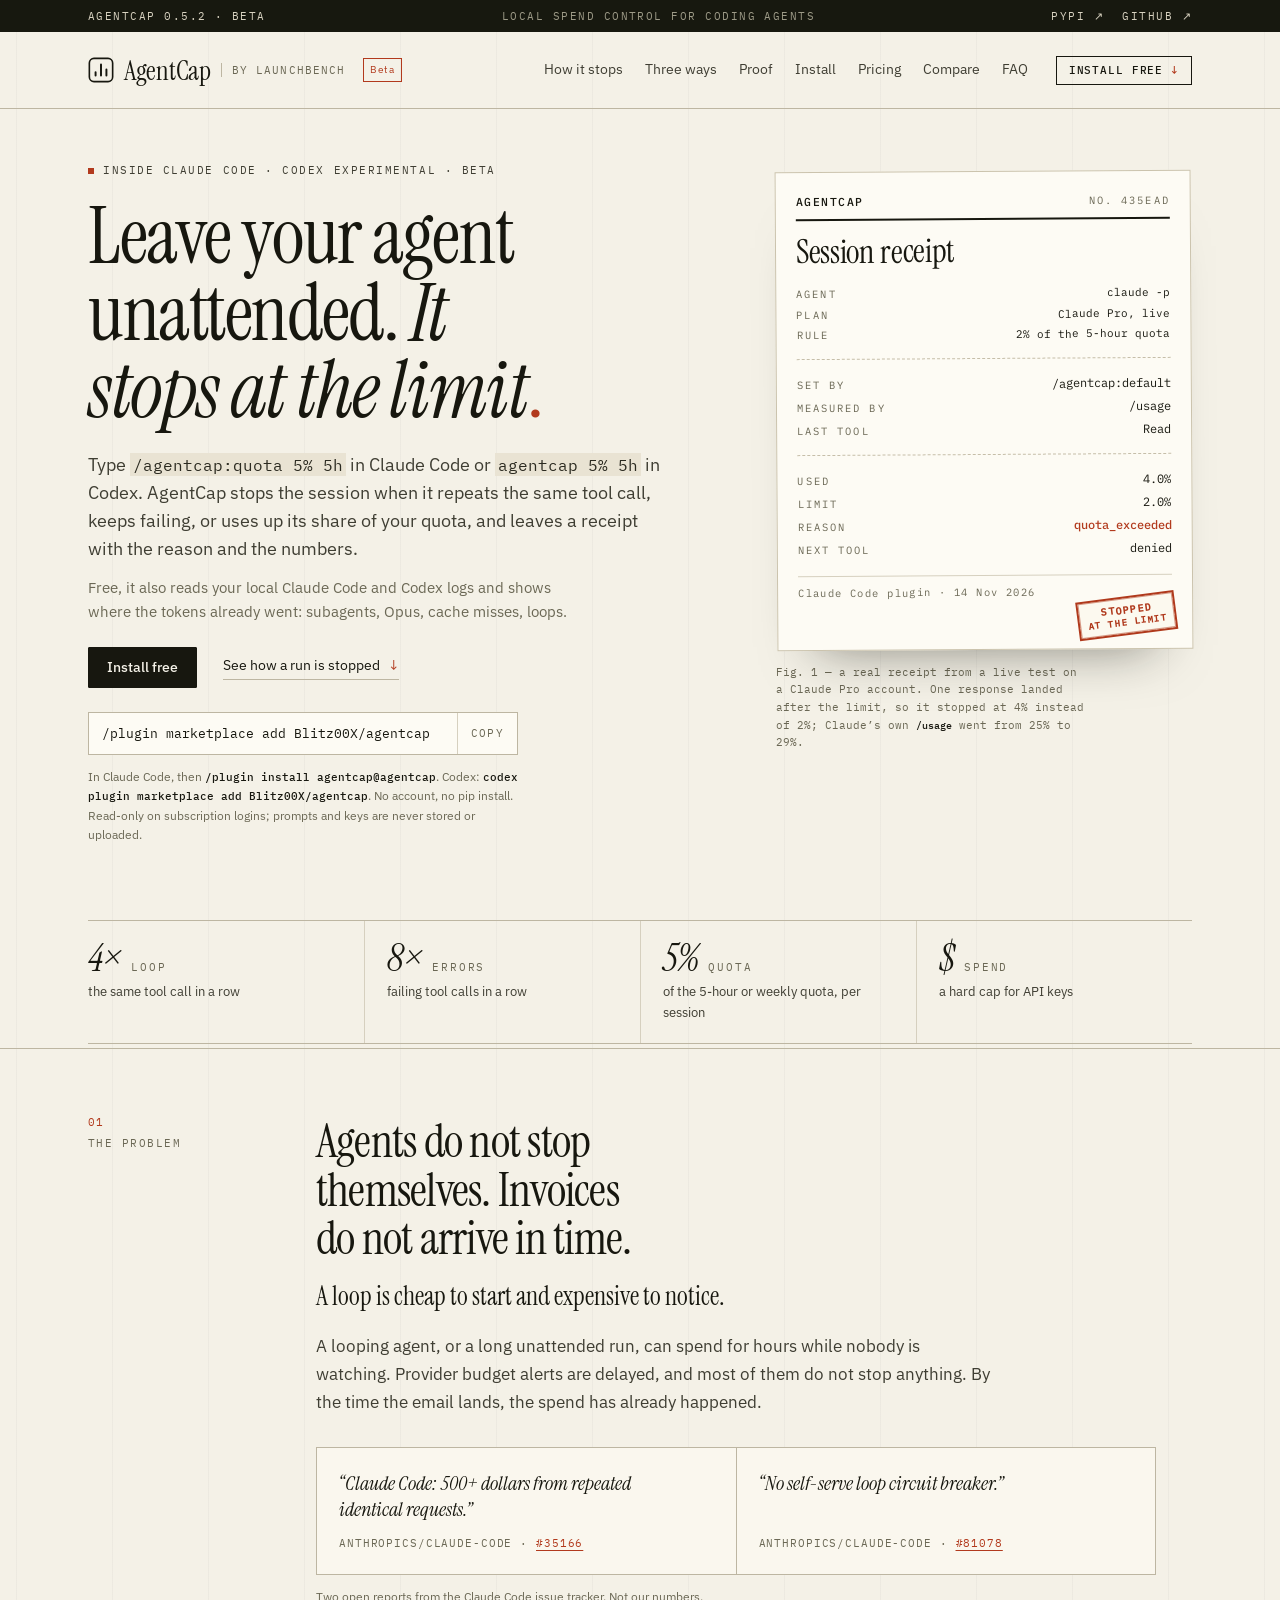
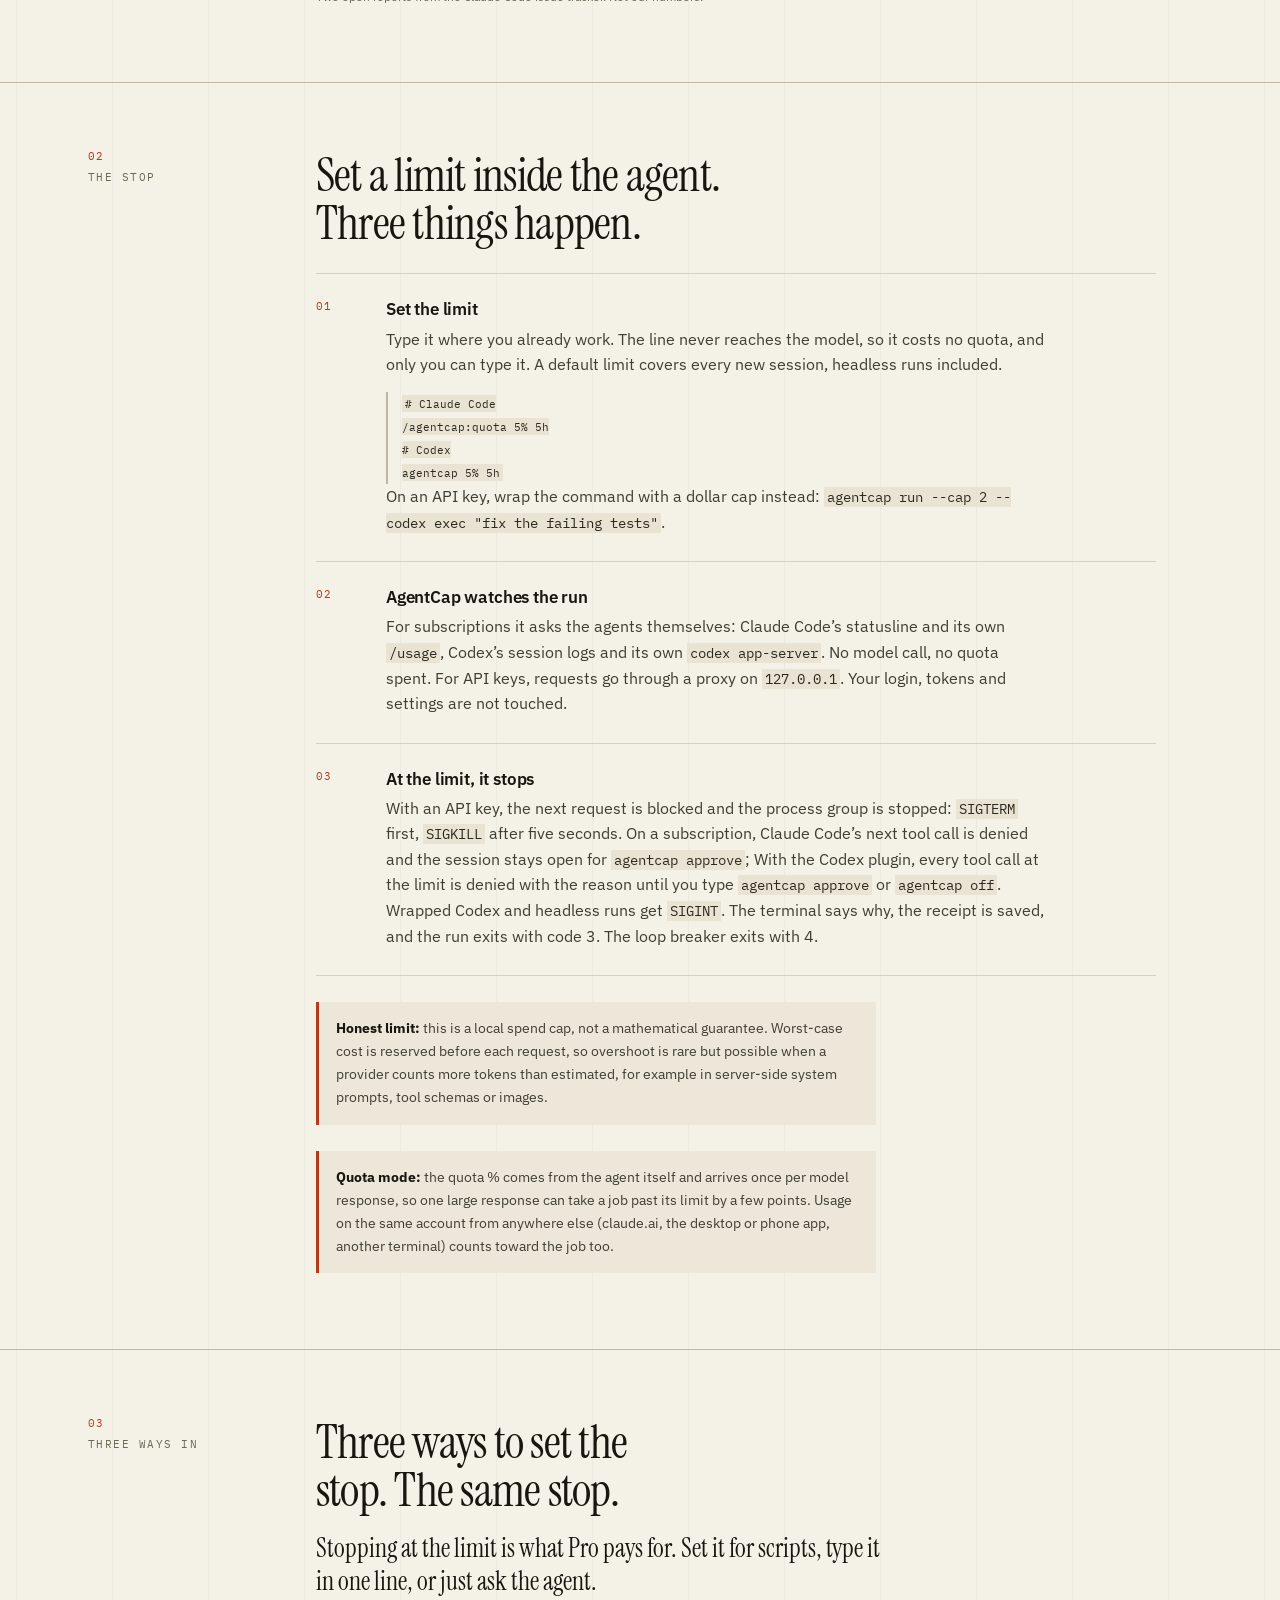
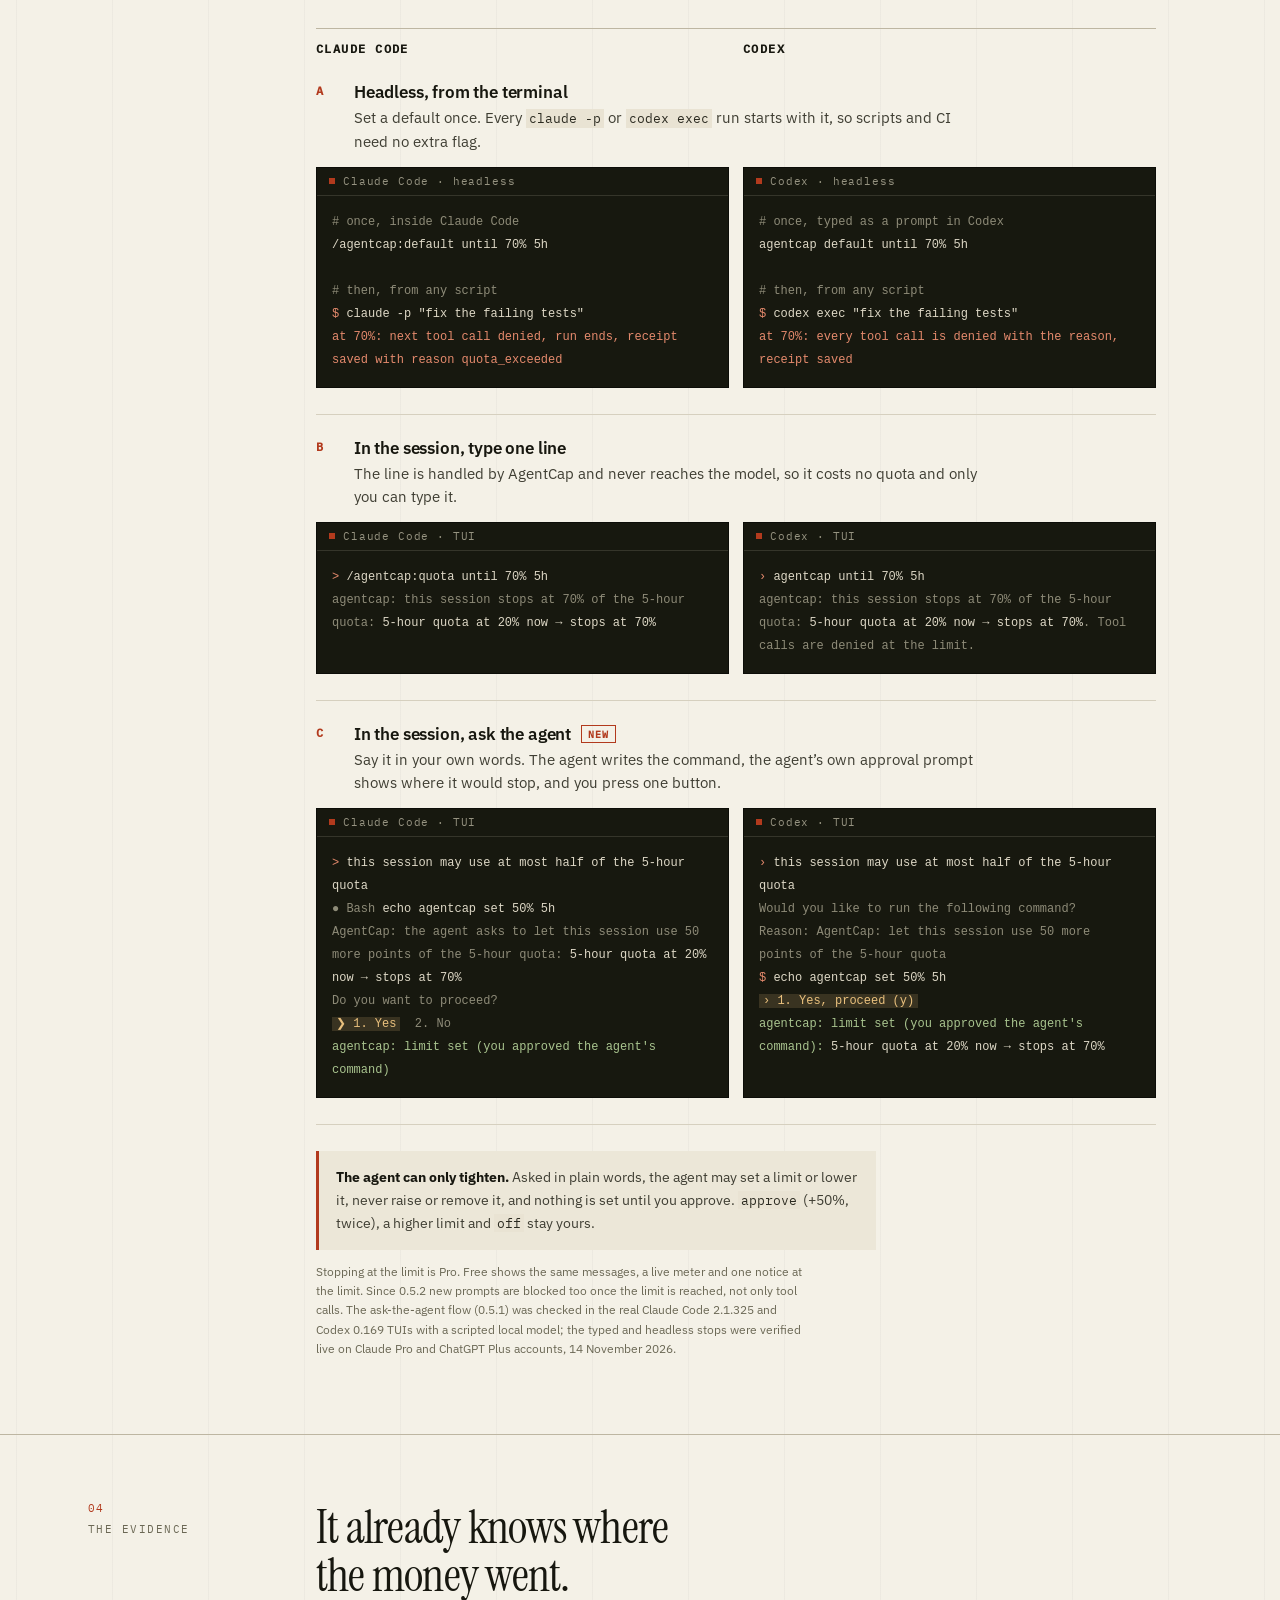
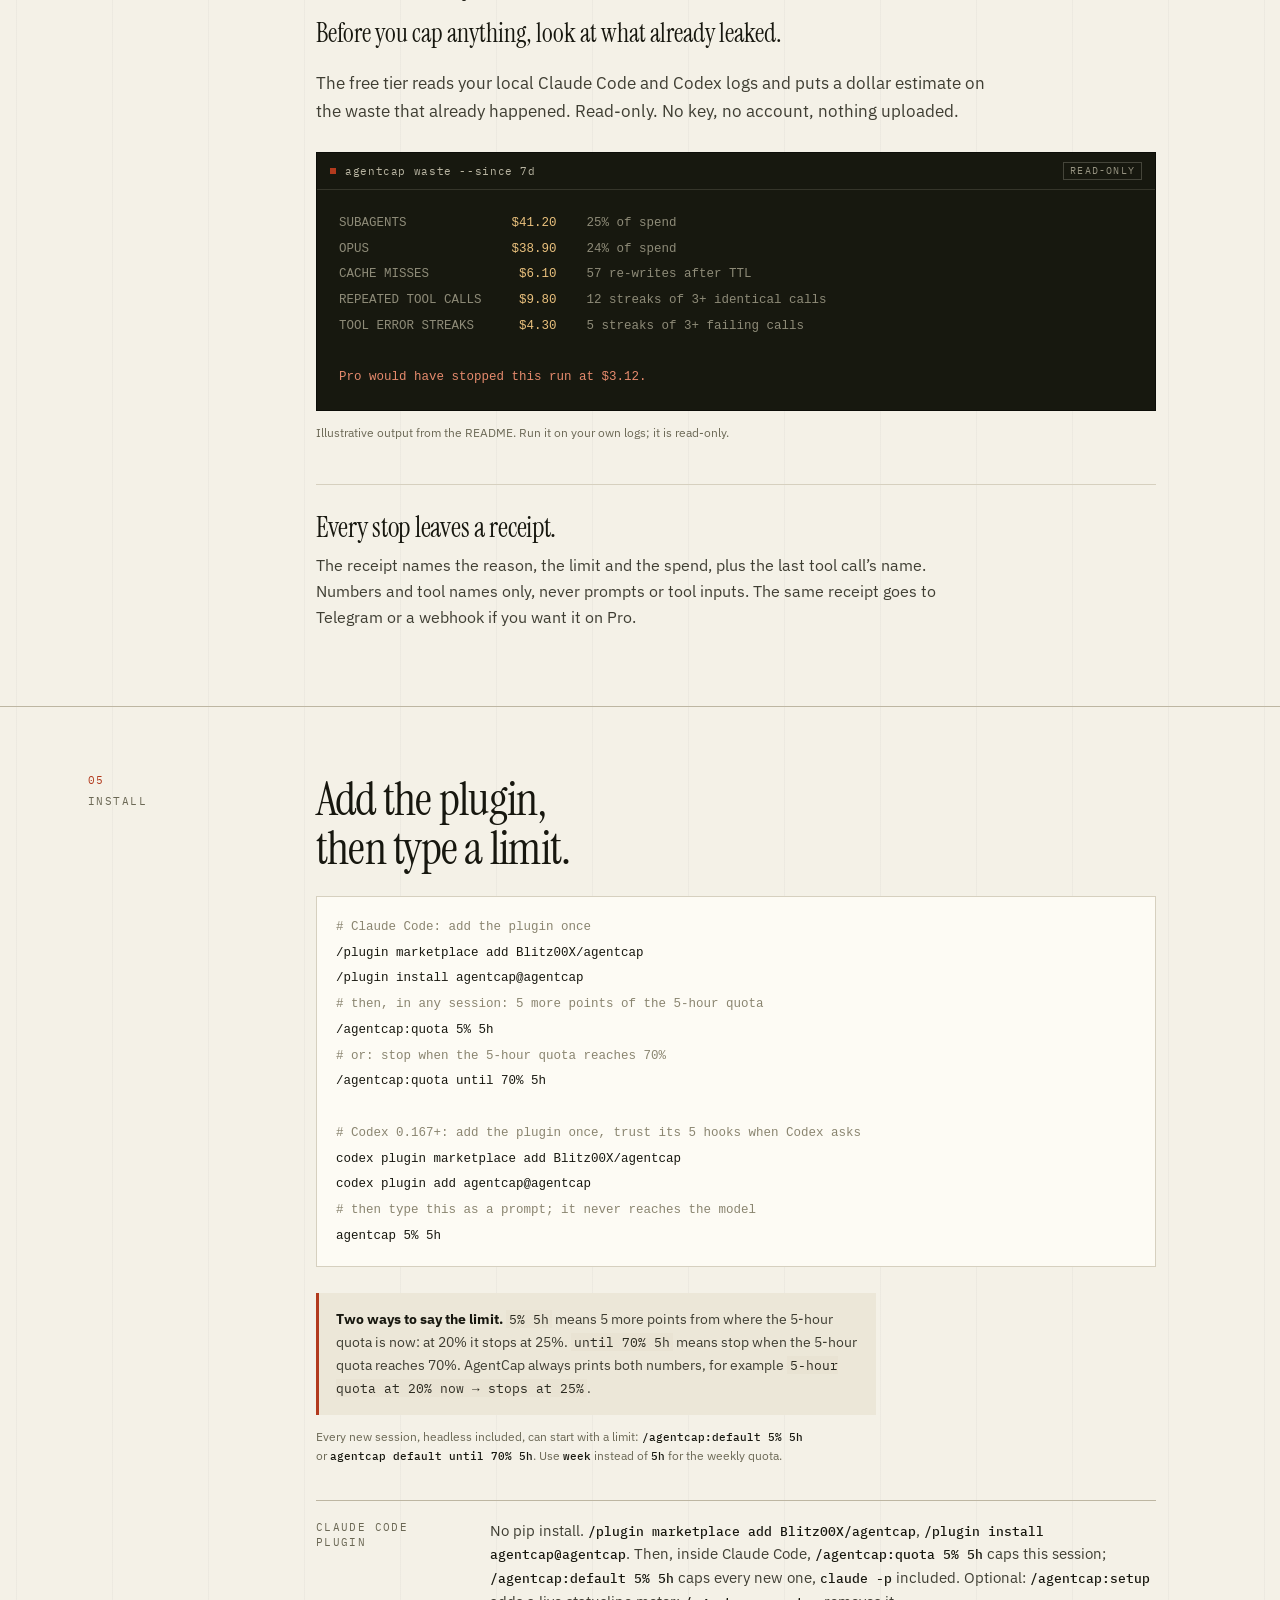
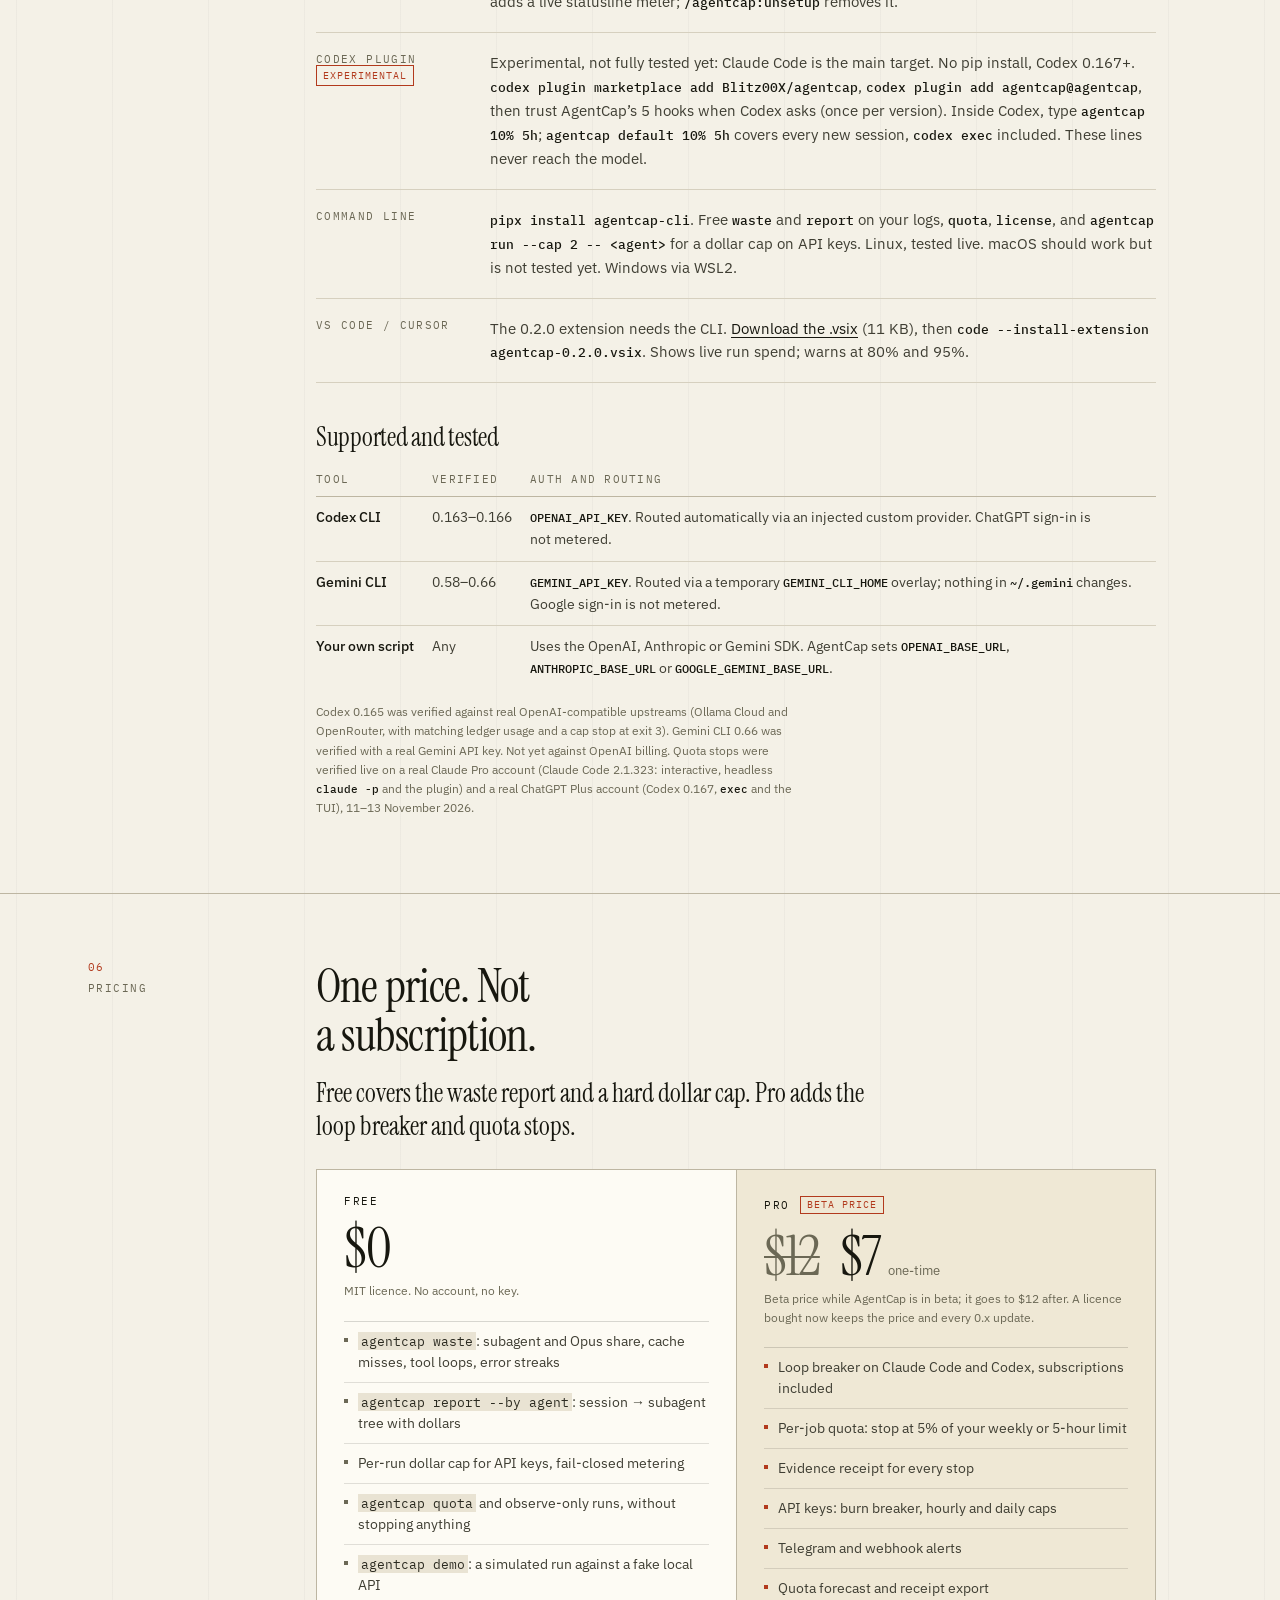
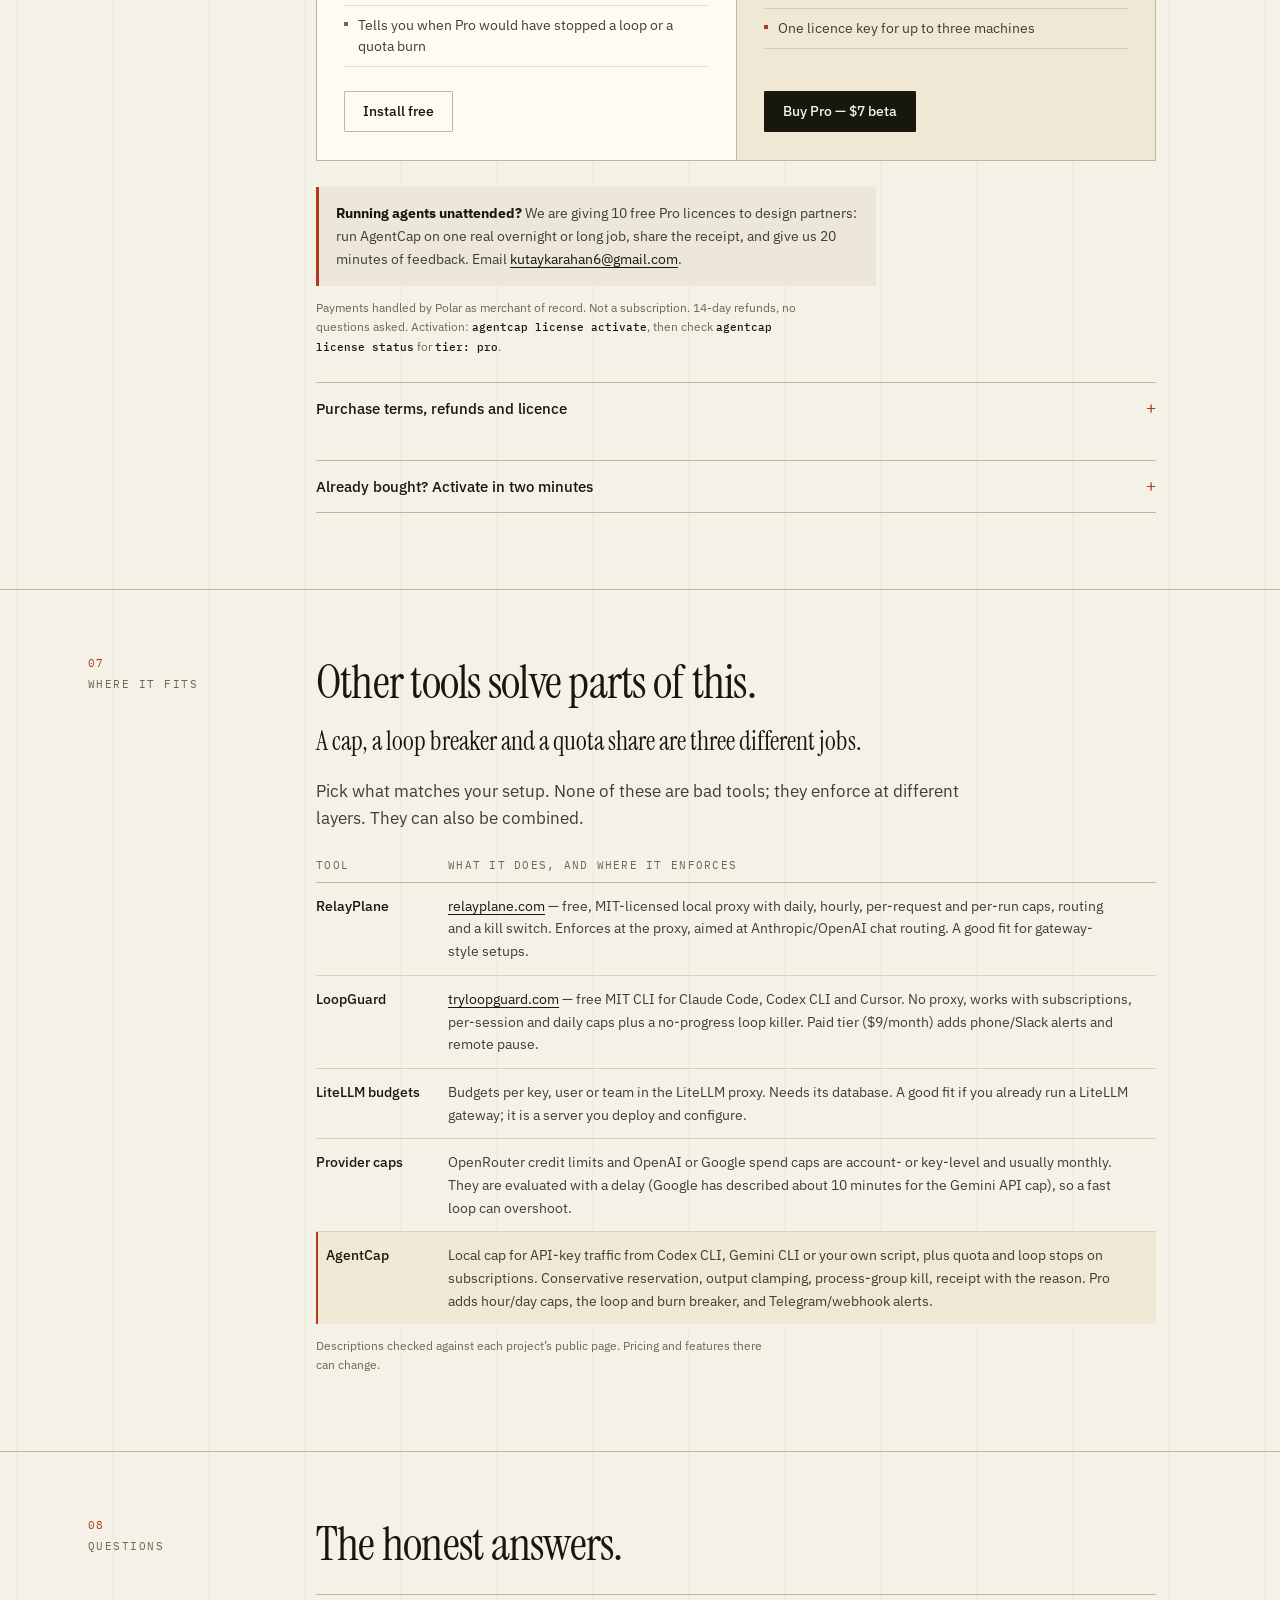
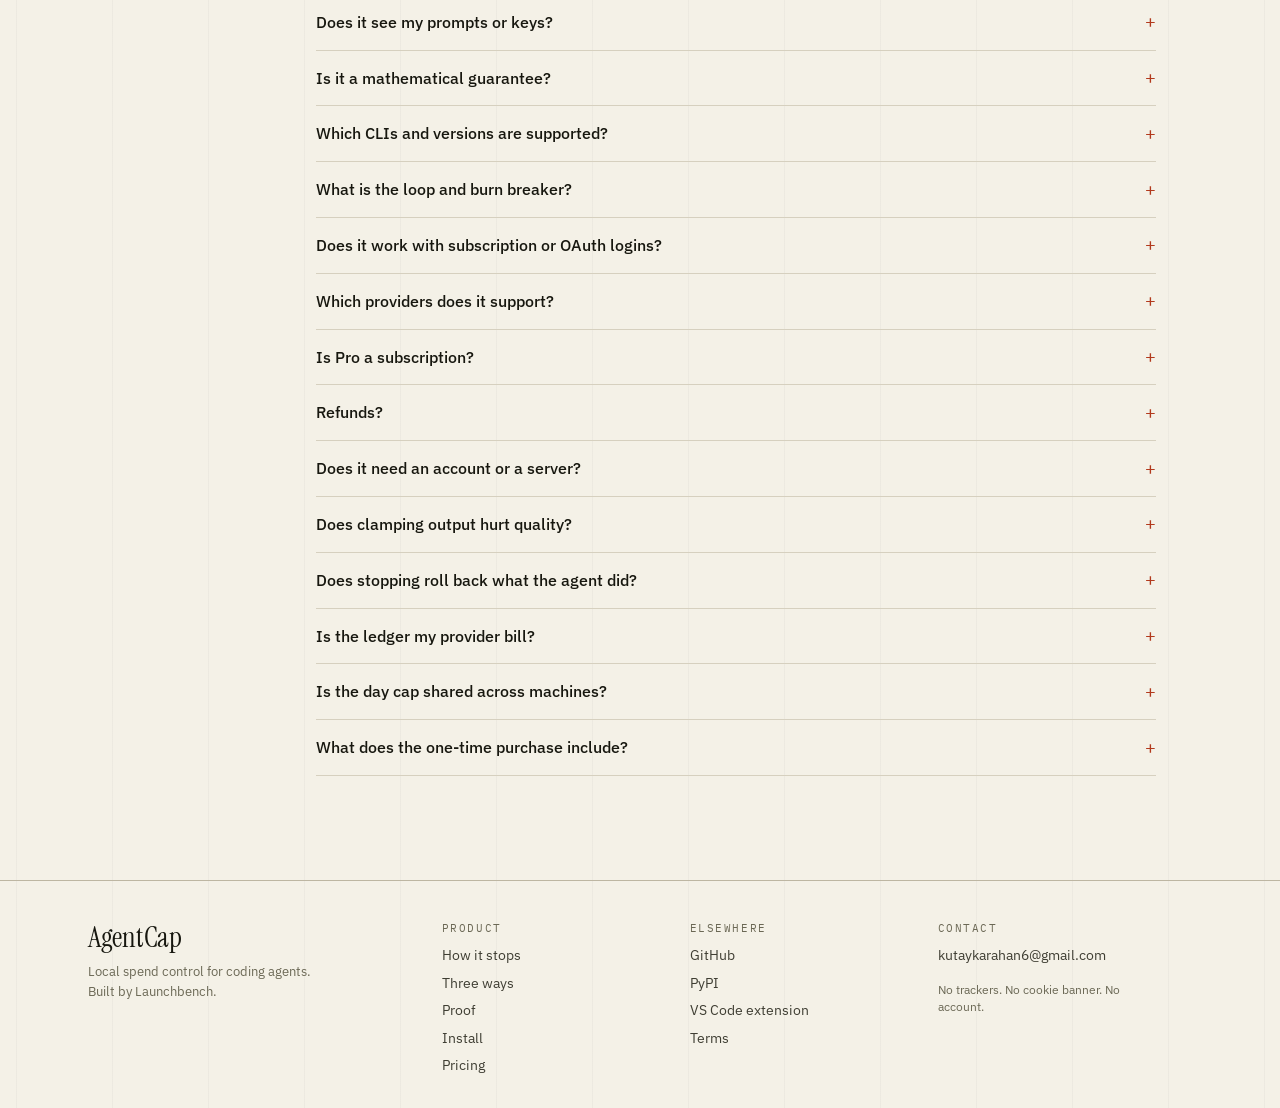
==== landing/v2/index.html @ ce588d3e "Site: show 0.5.2 as current Co-Authored-By: Claude Opus 5.5 <noreply@anthropic.com>" ====
<!doctype html>
<html lang="en">
<head>
  <meta charset="utf-8">
  <meta name="viewport" content="width=device-width, initial-scale=1">
  <meta name="referrer" content="no-referrer">
  <title>AgentCap — leave Claude Code and Codex unattended; they stop at the limit</title>
  <meta name="description" content="Set a limit from inside Claude Code or Codex. AgentCap stops the session when it repeats the same tool call, keeps failing, or uses up its share of your quota, and leaves a receipt. Free agentcap waste shows where your tokens already went.">
  <meta property="og:title" content="AgentCap — leave Claude Code and Codex unattended; they stop at the limit">
  <meta property="og:description" content="A local spend cap for coding agents. Loop breaker, per-job quota, dollar cap, evidence receipt. Free waste report. Beta: Pro $7 one-time (list $12).">
  <meta property="og:type" content="website">
  <meta name="theme-color" content="#f4f1e7">
  <link rel="icon" href="data:image/svg+xml,%3Csvg xmlns='http://www.w3.org/2000/svg' viewBox='0 0 32 32'%3E%3Crect width='32' height='32' rx='6' fill='%2317170f'/%3E%3Cpath d='M9 23v-4M16 23V9M23 23v-7' stroke='%23f4f1e7' stroke-width='2.4' stroke-linecap='round'/%3E%3C/svg%3E">
  <link rel="stylesheet" href="fonts.css">
  <link rel="stylesheet" href="style.css">
</head>
<body>
  <a class="skip" href="#main">Skip to content</a>

  <div class="topline">
    <div class="wrap topline-inner">
      <span>AgentCap 0.5.2 · beta</span>
      <span class="topline-mid">Local spend control for coding agents</span>
      <span class="topline-links">
        <a href="https://pypi.org/project/agentcap-cli/">PyPI <span aria-hidden="true">↗</span></a>
        <a href="https://github.com/Blitz00X/agentcap">GitHub <span aria-hidden="true">↗</span></a>
      </span>
    </div>
  </div>

  <header class="masthead">
    <div class="wrap masthead-inner">
      <a class="brand" href="#top" aria-label="AgentCap home">
        <svg class="brand-mark" viewBox="0 0 24 24" fill="none" aria-hidden="true">
          <rect x="1.25" y="1.25" width="21.5" height="21.5" rx="4.25" stroke="currentColor" stroke-width="1.5"/>
          <path d="M7 17v-3M12 17V7M17 17v-5.5" stroke="currentColor" stroke-width="1.8" stroke-linecap="round"/>
        </svg>
        <span class="brand-name">AgentCap</span>
        <span class="brand-by">by Launchbench</span>
        <span class="tag beta-tag">Beta</span>
      </a>
      <nav class="nav" aria-label="Main">
        <a href="#how">How it stops</a>
        <a href="#ways">Three ways</a>
        <a href="#proof">Proof</a>
        <a href="#install">Install</a>
        <a href="#pricing">Pricing</a>
        <a href="#compare">Compare</a>
        <a href="#faq">FAQ</a>
      </nav>
      <a class="nav-cta" href="#install">Install free <span aria-hidden="true">↓</span></a>
    </div>
  </header>

  <main id="main">
    <section class="hero" id="top">
      <div class="wrap hero-grid">
        <div class="hero-copy">
          <p class="kicker"><span class="kicker-square" aria-hidden="true"></span>Inside Claude Code &middot; Codex experimental &middot; Beta</p>
          <h1>Leave your agent unattended. <em>It stops at the limit</em><span class="period">.</span></h1>
          <p class="standfirst">Type <code>/agentcap:quota 5% 5h</code> in Claude Code or <code>agentcap 5% 5h</code> in Codex. AgentCap stops the session when it repeats the same tool call, keeps failing, or uses up its share of your quota, and leaves a receipt with the reason and the numbers.</p>
          <p class="sub">Free, it also reads your local Claude Code and Codex logs and shows where the tokens already went: subagents, Opus, cache misses, loops.</p>

          <div class="hero-actions">
            <a class="btn" href="#install">Install free</a>
            <a class="arrow-link" href="#how">See how a run is stopped <span aria-hidden="true">↓</span></a>
          </div>

          <div class="install-line">
            <code id="install-cmd">/plugin marketplace add Blitz00X/agentcap</code>
            <button class="copy" type="button" data-copy="/plugin marketplace add Blitz00X/agentcap" aria-label="Copy Claude Code install command">Copy</button>
          </div>
          <p class="fineprint">In Claude Code, then <code>/plugin install agentcap@agentcap</code>. Codex: <code>codex plugin marketplace add Blitz00X/agentcap</code>. No account, no pip install. Read-only on subscription logins; prompts and keys are never stored or uploaded.</p>
        </div>

        <figure class="receipt-figure">
          <div class="receipt">
            <div class="receipt-head">
              <span class="receipt-brand">AgentCap</span>
              <span class="receipt-no">No. 435EAD</span>
            </div>
            <p class="receipt-title">Session receipt</p>

            <dl class="receipt-meta">
              <div><dt>agent</dt><dd>claude -p</dd></div>
              <div><dt>plan</dt><dd>Claude Pro, live</dd></div>
              <div><dt>rule</dt><dd>2% of the 5-hour quota</dd></div>
            </dl>

            <div class="perf" role="presentation"></div>

            <dl class="receipt-lines">
              <div><dt>set by</dt><dd>/agentcap:default</dd></div>
              <div><dt>measured by</dt><dd>/usage</dd></div>
              <div><dt>last tool</dt><dd>Read</dd></div>
            </dl>

            <div class="perf" role="presentation"></div>

            <dl class="receipt-lines">
              <div><dt>used</dt><dd>4.0%</dd></div>
              <div><dt>limit</dt><dd>2.0%</dd></div>
              <div><dt>reason</dt><dd class="warn">quota_exceeded</dd></div>
              <div><dt>next tool</dt><dd>denied</dd></div>
            </dl>

            <p class="receipt-foot">Claude Code plugin · 14 Nov 2026</p>
            <span class="stamp" aria-hidden="true">Stopped<br><span>at the limit</span></span>
          </div>
          <figcaption>Fig. 1 — a real receipt from a live test on a Claude Pro account. One response landed after the limit, so it stopped at 4% instead of 2%; Claude&rsquo;s own <code>/usage</code> went from 25% to 29%.</figcaption>
        </figure>
      </div>

      <div class="wrap">
        <dl class="rules">
          <div>
            <dt><span class="rule-n">4×</span><span class="rule-label">Loop</span></dt>
            <dd>the same tool call in a row</dd>
          </div>
          <div>
            <dt><span class="rule-n">8×</span><span class="rule-label">Errors</span></dt>
            <dd>failing tool calls in a row</dd>
          </div>
          <div>
            <dt><span class="rule-n">5%</span><span class="rule-label">Quota</span></dt>
            <dd>of the 5-hour or weekly quota, per session</dd>
          </div>
          <div>
            <dt><span class="rule-n">$</span><span class="rule-label">Spend</span></dt>
            <dd>a hard cap for API keys</dd>
          </div>
        </dl>
      </div>
    </section>

    <section class="chapter" id="problem">
      <div class="wrap chapter-grid">
        <div class="chapter-side">
          <span class="num">01</span>
          <span class="side-label">The problem</span>
        </div>
        <div class="chapter-body">
          <h2>Agents do not stop themselves. Invoices do not arrive in time.</h2>
          <p class="lead">A loop is cheap to start and expensive to notice.</p>
          <p>A looping agent, or a long unattended run, can spend for hours while nobody is watching. Provider budget alerts are delayed, and most of them do not stop anything. By the time the email lands, the spend has already happened.</p>

          <div class="quotes">
            <blockquote>
              <p>“Claude Code: 500+ dollars from repeated identical requests.”</p>
              <cite>anthropics/claude-code · <a href="https://github.com/anthropics/claude-code/issues/35166">#35166</a></cite>
            </blockquote>
            <blockquote>
              <p>“No self-serve loop circuit breaker.”</p>
              <cite>anthropics/claude-code · <a href="https://github.com/anthropics/claude-code/issues/81078">#81078</a></cite>
            </blockquote>
          </div>
          <p class="fineprint">Two open reports from the Claude Code issue tracker. Not our numbers.</p>
        </div>
      </div>
    </section>

    <section class="chapter" id="how">
      <div class="wrap chapter-grid">
        <div class="chapter-side">
          <span class="num">02</span>
          <span class="side-label">The stop</span>
        </div>
        <div class="chapter-body">
          <h2>Set a limit inside the agent. Three things happen.</h2>

          <ol class="protocol">
            <li>
              <span class="step">01</span>
              <div>
                <h3>Set the limit</h3>
                <p>Type it where you already work. The line never reaches the model, so it costs no quota, and only you can type it. A default limit covers every new session, headless runs included.</p>
                <pre><code><span class="c"># Claude Code</span>
/agentcap:quota 5% 5h
<span class="c"># Codex</span>
agentcap 5% 5h</code></pre>
                <p>On an API key, wrap the command with a dollar cap instead: <code>agentcap run --cap 2 -- codex exec "fix the failing tests"</code>.</p>
              </div>
            </li>
            <li>
              <span class="step">02</span>
              <div>
                <h3>AgentCap watches the run</h3>
                <p>For subscriptions it asks the agents themselves: Claude Code&rsquo;s statusline and its own <code>/usage</code>, Codex&rsquo;s session logs and its own <code>codex app-server</code>. No model call, no quota spent. For API keys, requests go through a proxy on <code>127.0.0.1</code>. Your login, tokens and settings are not touched.</p>
              </div>
            </li>
            <li>
              <span class="step">03</span>
              <div>
                <h3>At the limit, it stops</h3>
                <p>With an API key, the next request is blocked and the process group is stopped: <code>SIGTERM</code> first, <code>SIGKILL</code> after five seconds. On a subscription, Claude Code&rsquo;s next tool call is denied and the session stays open for <code>agentcap approve</code>; With the Codex plugin, every tool call at the limit is denied with the reason until you type <code>agentcap approve</code> or <code>agentcap off</code>. Wrapped Codex and headless runs get <code>SIGINT</code>. The terminal says why, the receipt is saved, and the run exits with code 3. The loop breaker exits with 4.</p>
              </div>
            </li>
          </ol>

          <p class="note"><strong>Honest limit:</strong> this is a local spend cap, not a mathematical guarantee. Worst-case cost is reserved before each request, so overshoot is rare but possible when a provider counts more tokens than estimated, for example in server-side system prompts, tool schemas or images.</p>
          <p class="note"><strong>Quota mode:</strong> the quota % comes from the agent itself and arrives once per model response, so one large response can take a job past its limit by a few points. Usage on the same account from anywhere else (claude.ai, the desktop or phone app, another terminal) counts toward the job too.</p>
        </div>
      </div>
    </section>

    <section class="chapter" id="ways">
      <div class="wrap chapter-grid">
        <div class="chapter-side">
          <span class="num">03</span>
          <span class="side-label">Three ways in</span>
        </div>
        <div class="chapter-body">
          <h2>Three ways to set the stop. The same stop.</h2>
          <p class="lead">Stopping at the limit is what Pro pays for. Set it for scripts, type it in one line, or just ask the agent.</p>

          <div class="ways">
            <div class="ways-head" aria-hidden="true">
              <span>Claude Code</span>
              <span>Codex</span>
            </div>

            <div class="way">
              <div class="way-label">
                <span class="step">A</span>
                <h3>Headless, from the terminal</h3>
                <p>Set a default once. Every <code>claude -p</code> or <code>codex exec</code> run starts with it, so scripts and CI need no extra flag.</p>
              </div>
              <figure class="way-cell">
                <figcaption><span class="terminal-dot" aria-hidden="true"></span>Claude Code · headless</figcaption>
                <pre><code><span class="t-dim"># once, inside Claude Code</span>
/agentcap:default until 70% 5h

<span class="t-dim"># then, from any script</span>
<span class="t-p">$</span> claude -p "fix the failing tests"
<span class="t-stop">at 70%: next tool call denied, run ends, receipt saved with reason quota_exceeded</span></code></pre>
              </figure>
              <figure class="way-cell">
                <figcaption><span class="terminal-dot" aria-hidden="true"></span>Codex · headless</figcaption>
                <pre><code><span class="t-dim"># once, typed as a prompt in Codex</span>
agentcap default until 70% 5h

<span class="t-dim"># then, from any script</span>
<span class="t-p">$</span> codex exec "fix the failing tests"
<span class="t-stop">at 70%: every tool call is denied with the reason, receipt saved</span></code></pre>
              </figure>
            </div>

            <div class="way">
              <div class="way-label">
                <span class="step">B</span>
                <h3>In the session, type one line</h3>
                <p>The line is handled by AgentCap and never reaches the model, so it costs no quota and only you can type it.</p>
              </div>
              <figure class="way-cell">
                <figcaption><span class="terminal-dot" aria-hidden="true"></span>Claude Code · TUI</figcaption>
                <pre><code><span class="t-p">&gt;</span> /agentcap:quota until 70% 5h
<span class="t-dim">agentcap: this session stops at 70% of the 5-hour quota:</span> 5-hour quota at 20% now → stops at 70%</code></pre>
              </figure>
              <figure class="way-cell">
                <figcaption><span class="terminal-dot" aria-hidden="true"></span>Codex · TUI</figcaption>
                <pre><code><span class="t-p">›</span> agentcap until 70% 5h
<span class="t-dim">agentcap: this session stops at 70% of the 5-hour quota:</span> 5-hour quota at 20% now → stops at 70%<span class="t-dim">. Tool calls are denied at the limit.</span></code></pre>
              </figure>
            </div>

            <div class="way">
              <div class="way-label">
                <span class="step">C</span>
                <h3>In the session, ask the agent <span class="badge">New</span></h3>
                <p>Say it in your own words. The agent writes the command, the agent&rsquo;s own approval prompt shows where it would stop, and you press one button.</p>
              </div>
              <figure class="way-cell">
                <figcaption><span class="terminal-dot" aria-hidden="true"></span>Claude Code · TUI</figcaption>
                <pre><code><span class="t-p">&gt;</span> this session may use at most half of the 5-hour quota
<span class="t-dim">● Bash</span> echo agentcap set 50% 5h
<span class="t-dim">AgentCap: the agent asks to let this session use 50 more points of the 5-hour quota:</span> 5-hour quota at 20% now → stops at 70%
<span class="t-dim">Do you want to proceed?</span>
<span class="t-btn">❯ 1. Yes</span>  <span class="t-dim">2. No</span>
<span class="t-ok">agentcap: limit set (you approved the agent's command)</span></code></pre>
              </figure>
              <figure class="way-cell">
                <figcaption><span class="terminal-dot" aria-hidden="true"></span>Codex · TUI</figcaption>
                <pre><code><span class="t-p">›</span> this session may use at most half of the 5-hour quota
<span class="t-dim">Would you like to run the following command?
Reason: AgentCap: let this session use 50 more points of the 5-hour quota</span>
<span class="t-p">$</span> echo agentcap set 50% 5h
<span class="t-btn">› 1. Yes, proceed (y)</span>
<span class="t-ok">agentcap: limit set (you approved the agent's command):</span> 5-hour quota at 20% now → stops at 70%</code></pre>
              </figure>
            </div>
          </div>

          <p class="note"><strong>The agent can only tighten.</strong> Asked in plain words, the agent may set a limit or lower it, never raise or remove it, and nothing is set until you approve. <code>approve</code> (+50%, twice), a higher limit and <code>off</code> stay yours.</p>
          <p class="fineprint">Stopping at the limit is Pro. Free shows the same messages, a live meter and one notice at the limit. Since 0.5.2 new prompts are blocked too once the limit is reached, not only tool calls. The ask-the-agent flow (0.5.1) was checked in the real Claude Code 2.1.325 and Codex 0.169 TUIs with a scripted local model; the typed and headless stops were verified live on Claude Pro and ChatGPT Plus accounts, 14 November 2026.</p>
        </div>
      </div>
    </section>

    <section class="chapter" id="proof">
      <div class="wrap chapter-grid">
        <div class="chapter-side">
          <span class="num">04</span>
          <span class="side-label">The evidence</span>
        </div>
        <div class="chapter-body">
          <h2>It already knows where the money went.</h2>
          <p class="lead">Before you cap anything, look at what already leaked.</p>
          <p>The free tier reads your local Claude Code and Codex logs and puts a dollar estimate on the waste that already happened. Read-only. No key, no account, nothing uploaded.</p>

          <figure class="terminal">
            <div class="terminal-bar">
              <span class="terminal-dot" aria-hidden="true"></span>
              <span class="terminal-cmd">agentcap waste --since 7d</span>
              <span class="terminal-tag">read-only</span>
            </div>
            <pre><code><span class="t-dim">SUBAGENTS</span>              <span class="t-money">$41.20</span>    <span class="t-dim">25% of spend</span>
<span class="t-dim">OPUS</span>                   <span class="t-money">$38.90</span>    <span class="t-dim">24% of spend</span>
<span class="t-dim">CACHE MISSES</span>            <span class="t-money">$6.10</span>    <span class="t-dim">57 re-writes after TTL</span>
<span class="t-dim">REPEATED TOOL CALLS</span>     <span class="t-money">$9.80</span>    <span class="t-dim">12 streaks of 3+ identical calls</span>
<span class="t-dim">TOOL ERROR STREAKS</span>      <span class="t-money">$4.30</span>    <span class="t-dim">5 streaks of 3+ failing calls</span>

<span class="t-stop">Pro would have stopped this run at $3.12.</span></code></pre>
          </figure>
          <p class="fineprint">Illustrative output from the README. Run it on your own logs; it is read-only.</p>

          <div class="receipt-note">
            <h3>Every stop leaves a receipt.</h3>
            <p>The receipt names the reason, the limit and the spend, plus the last tool call&rsquo;s name. Numbers and tool names only, never prompts or tool inputs. The same receipt goes to Telegram or a webhook if you want it on Pro.</p>
          </div>

        </div>
      </div>
    </section>

    <section class="chapter" id="install">
      <div class="wrap chapter-grid">
        <div class="chapter-side">
          <span class="num">05</span>
          <span class="side-label">Install</span>
        </div>
        <div class="chapter-body">
          <h2>Add the plugin, then type a limit.</h2>

          <pre class="examples"><code><span class="c"># Claude Code: add the plugin once</span>
/plugin marketplace add Blitz00X/agentcap
/plugin install agentcap@agentcap
<span class="c"># then, in any session: 5 more points of the 5-hour quota</span>
/agentcap:quota 5% 5h
<span class="c"># or: stop when the 5-hour quota reaches 70%</span>
/agentcap:quota until 70% 5h

<span class="c"># Codex 0.167+: add the plugin once, trust its 5 hooks when Codex asks</span>
codex plugin marketplace add Blitz00X/agentcap
codex plugin add agentcap@agentcap
<span class="c"># then type this as a prompt; it never reaches the model</span>
agentcap 5% 5h</code></pre>
          <p class="note"><strong>Two ways to say the limit.</strong> <code>5% 5h</code> means 5 more points from where the 5-hour quota is now: at 20% it stops at 25%. <code>until 70% 5h</code> means stop when the 5-hour quota reaches 70%. AgentCap always prints both numbers, for example <code>5-hour quota at 20% now → stops at 25%</code>.</p>
          <p class="fineprint">Every new session, headless included, can start with a limit: <code>/agentcap:default 5% 5h</code> or <code>agentcap default until 70% 5h</code>. Use <code>week</code> instead of <code>5h</code> for the weekly quota.</p>

          <div class="surfaces">
            <div>
              <h3>Claude Code plugin</h3>
              <p>No pip install. <code>/plugin marketplace add Blitz00X/agentcap</code>, <code>/plugin install agentcap@agentcap</code>. Then, inside Claude Code, <code>/agentcap:quota 5% 5h</code> caps this session; <code>/agentcap:default 5% 5h</code> caps every new one, <code>claude -p</code> included. Optional: <code>/agentcap:setup</code> adds a live statusline meter; <code>/agentcap:unsetup</code> removes it.</p>
            </div>
            <div>
              <h3>Codex plugin <span class="tag">Experimental</span></h3>
              <p>Experimental, not fully tested yet: Claude Code is the main target. No pip install, Codex 0.167+. <code>codex plugin marketplace add Blitz00X/agentcap</code>, <code>codex plugin add agentcap@agentcap</code>, then trust AgentCap&rsquo;s 5 hooks when Codex asks (once per version). Inside Codex, type <code>agentcap 10% 5h</code>; <code>agentcap default 10% 5h</code> covers every new session, <code>codex exec</code> included. These lines never reach the model.</p>
            </div>
            <div>
              <h3>Command line</h3>
              <p><code>pipx install agentcap-cli</code>. Free <code>waste</code> and <code>report</code> on your logs, <code>quota</code>, <code>license</code>, and <code>agentcap run --cap 2 -- &lt;agent&gt;</code> for a dollar cap on API keys. Linux, tested live. macOS should work but is not tested yet. Windows via WSL2.</p>
            </div>
            <div>
              <h3>VS Code / Cursor</h3>
              <p>The 0.2.0 extension needs the CLI. <a href="agentcap-0.2.0.vsix" download>Download the .vsix</a> (11 KB), then <code>code --install-extension agentcap-0.2.0.vsix</code>. Shows live run spend; warns at 80% and 95%.</p>
            </div>
          </div>

          <h3 class="subhead">Supported and tested</h3>
          <div class="table-scroll">
            <table class="ledger compact">
              <thead>
                <tr><th scope="col">Tool</th><th scope="col">Verified</th><th scope="col">Auth and routing</th></tr>
              </thead>
              <tbody>
                <tr>
                  <th scope="row">Codex CLI</th>
                  <td>0.163–0.166</td>
                  <td><code>OPENAI_API_KEY</code>. Routed automatically via an injected custom provider. ChatGPT sign-in is not metered.</td>
                </tr>
                <tr>
                  <th scope="row">Gemini CLI</th>
                  <td>0.58–0.66</td>
                  <td><code>GEMINI_API_KEY</code>. Routed via a temporary <code>GEMINI_CLI_HOME</code> overlay; nothing in <code>~/.gemini</code> changes. Google sign-in is not metered.</td>
                </tr>
                <tr>
                  <th scope="row">Your own script</th>
                  <td>Any</td>
                  <td>Uses the OpenAI, Anthropic or Gemini SDK. AgentCap sets <code>OPENAI_BASE_URL</code>, <code>ANTHROPIC_BASE_URL</code> or <code>GOOGLE_GEMINI_BASE_URL</code>.</td>
                </tr>
              </tbody>
            </table>
          </div>
          <p class="fineprint">Codex 0.165 was verified against real OpenAI-compatible upstreams (Ollama Cloud and OpenRouter, with matching ledger usage and a cap stop at exit 3). Gemini CLI 0.66 was verified with a real Gemini API key. Not yet against OpenAI billing. Quota stops were verified live on a real Claude Pro account (Claude Code 2.1.323: interactive, headless <code>claude -p</code> and the plugin) and a real ChatGPT Plus account (Codex 0.167, <code>exec</code> and the TUI), 11&ndash;13 November 2026.</p>
        </div>
      </div>
    </section>

    <section class="chapter" id="pricing">
      <div class="wrap chapter-grid">
        <div class="chapter-side">
          <span class="num">06</span>
          <span class="side-label">Pricing</span>
        </div>
        <div class="chapter-body">
          <h2>One price. Not a subscription.</h2>
          <p class="lead">Free covers the waste report and a hard dollar cap. Pro adds the loop breaker and quota stops.</p>

          <div class="price-frame">
            <div class="price-col">
              <p class="tier">Free</p>
              <p class="amount">$0</p>
              <p class="price-note">MIT licence. No account, no key.</p>
              <ul class="price-list">
                <li><code>agentcap waste</code>: subagent and Opus share, cache misses, tool loops, error streaks</li>
                <li><code>agentcap report --by agent</code>: session → subagent tree with dollars</li>
                <li>Per-run dollar cap for API keys, fail-closed metering</li>
                <li><code>agentcap quota</code> and observe-only runs, without stopping anything</li>
                <li><code>agentcap demo</code>: a simulated run against a fake local API</li>
                <li>Tells you when Pro would have stopped a loop or a quota burn</li>
              </ul>
              <a class="btn btn-outline" href="#install">Install free</a>
            </div>
            <div class="price-col price-pro">
              <p class="tier">Pro <span class="tag">Beta price</span></p>
              <p class="amount"><s class="was">$12</s> $7 <small>one-time</small></p>
              <p class="price-note">Beta price while AgentCap is in beta; it goes to $12 after. A licence bought now keeps the price and every 0.x update.</p>
              <ul class="price-list">
                <li>Loop breaker on Claude Code and Codex, subscriptions included</li>
                <li>Per-job quota: stop at 5% of your weekly or 5-hour limit</li>
                <li>Evidence receipt for every stop</li>
                <li>API keys: burn breaker, hourly and daily caps</li>
                <li>Telegram and webhook alerts</li>
                <li>Quota forecast and receipt export</li>
                <li>One licence key for up to three machines</li>
              </ul>
              <a class="btn" href="https://buy.polar.sh/polar_cl_qagsvUdwQ0dRvaW7X5ynEJg5md27pEctIRAr40MBeLi">Buy Pro — $7 beta</a>
            </div>
          </div>
          <p class="note"><strong>Running agents unattended?</strong> We are giving 10 free Pro licences to design partners: run AgentCap on one real overnight or long job, share the receipt, and give us 20 minutes of feedback. Email <a href="mailto:kutaykarahan6@gmail.com?subject=AgentCap%20design%20partner">kutaykarahan6@gmail.com</a>.</p>
          <p class="fineprint">Payments handled by Polar as merchant of record. Not a subscription. 14-day refunds, no questions asked. Activation: <code>agentcap license activate</code>, then check <code>agentcap license status</code> for <code>tier: pro</code>.</p>

          <details class="fold" id="terms">
            <summary>Purchase terms, refunds and licence</summary>
            <ul class="terms">
              <li><strong>Price:</strong> Pro is $7 one-time at the beta price (list price $12). The price will rise after the beta; a licence you already bought is not affected. There is no subscription.</li>
              <li><strong>Refunds:</strong> 14 days, no questions asked. Email <a href="mailto:kutaykarahan6@gmail.com">kutaykarahan6@gmail.com</a>.</li>
              <li><strong>Machines:</strong> one licence key activates on up to three machines.</li>
              <li><strong>Licence check:</strong> the key is checked with Polar about once a week.</li>
              <li><strong>Fail-open:</strong> if the licence server is unreachable, Pro keeps working. Only an explicit Polar rejection — a refunded or revoked key — downgrades it.</li>
              <li><strong>Discontinued product:</strong> if AgentCap is discontinued, Pro keeps working, and you can ask for a refund within 14 days of purchase.</li>
              <li><strong>Free tier:</strong> the per-run cap needs no key and makes no network calls.</li>
            </ul>
          </details>

          <details class="fold" id="thanks">
            <summary>Already bought? Activate in two minutes</summary>
            <ol class="terms">
              <li><strong>Get your key.</strong> The key is not in the email itself. Open the Polar email, click <strong>Access purchase</strong>, then copy the key under <em>AgentCap Pro license key</em>.</li>
              <li><strong>Activate.</strong> Run <code>agentcap license activate</code> and paste the key at the hidden prompt. Scripts can use <code>agentcap license activate -</code> or <code>AGENTCAP_LICENSE_KEY</code>.</li>
              <li><strong>Check.</strong> <code>agentcap license status</code> should say <code>tier: pro</code>.</li>
              <li><strong>VS Code and the Claude Code plugin</strong> use the same CLI licence. Activate once in a terminal, then restart the agent.</li>
              <li><strong>Moving machines?</strong> <code>agentcap license deactivate</code> frees the slot. You can also manage activations in the Polar portal.</li>
            </ol>
          </details>
        </div>
      </div>
    </section>

    <section class="chapter" id="compare">
      <div class="wrap chapter-grid">
        <div class="chapter-side">
          <span class="num">07</span>
          <span class="side-label">Where it fits</span>
        </div>
        <div class="chapter-body">
          <h2>Other tools solve parts of this.</h2>
          <p class="lead">A cap, a loop breaker and a quota share are three different jobs.</p>
          <p>Pick what matches your setup. None of these are bad tools; they enforce at different layers. They can also be combined.</p>

          <div class="table-scroll">
            <table class="ledger">
              <thead>
                <tr><th scope="col">Tool</th><th scope="col">What it does, and where it enforces</th></tr>
              </thead>
              <tbody>
                <tr>
                  <th scope="row">RelayPlane</th>
                  <td><a href="https://relayplane.com">relayplane.com</a> — free, MIT-licensed local proxy with daily, hourly, per-request and per-run caps, routing and a kill switch. Enforces at the proxy, aimed at Anthropic/OpenAI chat routing. A good fit for gateway-style setups.</td>
                </tr>
                <tr>
                  <th scope="row">LoopGuard</th>
                  <td><a href="https://tryloopguard.com">tryloopguard.com</a> — free MIT CLI for Claude Code, Codex CLI and Cursor. No proxy, works with subscriptions, per-session and daily caps plus a no-progress loop killer. Paid tier ($9/month) adds phone/Slack alerts and remote pause.</td>
                </tr>
                <tr>
                  <th scope="row">LiteLLM budgets</th>
                  <td>Budgets per key, user or team in the LiteLLM proxy. Needs its database. A good fit if you already run a LiteLLM gateway; it is a server you deploy and configure.</td>
                </tr>
                <tr>
                  <th scope="row">Provider caps</th>
                  <td>OpenRouter credit limits and OpenAI or Google spend caps are account- or key-level and usually monthly. They are evaluated with a delay (Google has described about 10 minutes for the Gemini API cap), so a fast loop can overshoot.</td>
                </tr>
                <tr class="own">
                  <th scope="row">AgentCap</th>
                  <td>Local cap for API-key traffic from Codex CLI, Gemini CLI or your own script, plus quota and loop stops on subscriptions. Conservative reservation, output clamping, process-group kill, receipt with the reason. Pro adds hour/day caps, the loop and burn breaker, and Telegram/webhook alerts.</td>
                </tr>
              </tbody>
            </table>
          </div>
          <p class="fineprint">Descriptions checked against each project&rsquo;s public page. Pricing and features there can change.</p>
        </div>
      </div>
    </section>

    <section class="chapter" id="faq">
      <div class="wrap chapter-grid">
        <div class="chapter-side">
          <span class="num">08</span>
          <span class="side-label">Questions</span>
        </div>
        <div class="chapter-body">
          <h2>The honest answers.</h2>

          <div class="faq-list">
            <details>
              <summary>Does it see my prompts or keys?</summary>
              <p>Prompts and keys pass through the local proxy in memory. AgentCap never stores or uploads them. Free sends nothing anywhere. Pro sends alert metadata only (run id, spend, reason) to the webhook or Telegram destination you configure, and validates your licence key with Polar about once a week.</p>
            </details>
            <details>
              <summary>Is it a mathematical guarantee?</summary>
              <p>No. AgentCap applies a local spend cap with conservative reservation: it reserves worst-case cost before each request, so overshoot is rare but possible when providers count more tokens than estimated — for example server-side system prompts, tool schemas, images or tokenizer differences. You get an overshoot alert if a settlement exceeds its reservation.</p>
            </details>
            <details>
              <summary>Which CLIs and versions are supported?</summary>
              <p>Codex CLI 0.163 (<code>codex exec</code>, API key via <code>OPENAI_API_KEY</code>) and Gemini CLI 0.58–0.66 (<code>gemini -p</code>, <code>GEMINI_API_KEY</code>) are routed automatically. See <a href="#install">Install</a> for the verified versions.</p>
            </details>
            <details>
              <summary>What is the loop and burn breaker?</summary>
              <p>Pro stops a run (exit code 4) before the next request is sent when the agent repeats the same step four times in a row (last tool call and its result, ignoring the growing history), gets eight failing tool results in a row, or spends more than <code>--max-burn</code> (default $2/min) over a rolling two-minute window.</p>
              <p>Tested on simulated growing-history transcripts for Claude Code and OpenAI tool loops; 50 simulated normal sessions did not trip it. It cannot catch every no-progress loop, which is why the run cap still applies.</p>
            </details>
            <details>
              <summary>Does it work with subscription or OAuth logins?</summary>
              <p>The proxy does not meter OAuth traffic. Quota mode is different: it reads the % from the agents themselves (Claude Code&rsquo;s statusline and <code>/usage</code>, Codex&rsquo;s logs and <code>codex app-server</code>), then stops the local job. It never touches the login or the traffic. ChatGPT and Google sign-in traffic is not metered by the dollar cap.</p>
            </details>
            <details>
              <summary>Which providers does it support?</summary>
              <p>OpenAI-compatible and Gemini APIs, plus Anthropic for Claude Code API-key runs. Prices come from a local table you can override.</p>
            </details>
            <details>
              <summary>Is Pro a subscription?</summary>
              <p>No. It is a one-time purchase: $7 at the beta price ($12 after the beta). See the <a href="#terms">purchase terms</a> for refunds, licence checks and fail-open behavior.</p>
            </details>
            <details>
              <summary>Refunds?</summary>
              <p>14 days, no questions asked. Email <a href="mailto:kutaykarahan6@gmail.com">kutaykarahan6@gmail.com</a>.</p>
            </details>
            <details>
              <summary>Does it need an account or a server?</summary>
              <p>No. It runs locally on your machine. There is no dashboard and no service to deploy.</p>
            </details>
            <details>
              <summary>Does clamping output hurt quality?</summary>
              <p>Yes, it can. When the budget is tight, AgentCap lowers the max output tokens so the call fits; answers can be shorter or cut off. Use <code>--no-clamp</code> to refuse the request instead.</p>
            </details>
            <details>
              <summary>Does stopping roll back what the agent did?</summary>
              <p>No. At the cap AgentCap sends SIGTERM, then SIGKILL; files or remote changes already made stay. Use git and small steps.</p>
            </details>
            <details>
              <summary>Is the ledger my provider bill?</summary>
              <p>No. It is a local estimate from published prices and reported usage. When usage is missing it charges the full reservation, which is conservative. Your provider invoice is authoritative.</p>
            </details>
            <details>
              <summary>Is the day cap shared across machines?</summary>
              <p>No. Hour and day caps are per machine (local SQLite ledger). A licence covers three machines, each with its own budget.</p>
            </details>
            <details>
              <summary>What does the one-time purchase include?</summary>
              <p>$7 once at the beta price ($12 after), all 0.x updates. Not a promise of future major versions. 14-day refund window per the purchase terms.</p>
            </details>
          </div>
        </div>
      </div>
    </section>
  </main>

  <footer class="footer">
    <div class="wrap footer-grid">
      <div class="footer-brand">
        <span class="brand-name">AgentCap</span>
        <p>Local spend control for coding agents. Built by Launchbench.</p>
      </div>
      <div>
        <p class="footer-head">Product</p>
        <a href="#how">How it stops</a>
        <a href="#ways">Three ways</a>
        <a href="#proof">Proof</a>
        <a href="#install">Install</a>
        <a href="#pricing">Pricing</a>
      </div>
      <div>
        <p class="footer-head">Elsewhere</p>
        <a href="https://github.com/Blitz00X/agentcap">GitHub</a>
        <a href="https://pypi.org/project/agentcap-cli/">PyPI</a>
        <a href="agentcap-0.2.0.vsix" download>VS Code extension</a>
        <a href="#terms">Terms</a>
      </div>
      <div>
        <p class="footer-head">Contact</p>
        <a href="mailto:kutaykarahan6@gmail.com">kutaykarahan6@gmail.com</a>
        <p class="footer-note">No trackers. No cookie banner. No account.</p>
      </div>
    </div>
    <div class="wrap footer-bottom">
      <span>© 2026 Launchbench</span>
      <span>Set in Instrument Serif and IBM Plex.</span>
      <span>Checked against 0.5.2 · 17 Nov 2026.</span>
    </div>
  </footer>

  <script src="script.js"></script>
</body>
</html>
---- landing/v2/fonts.css ----
@font-face {
  font-family: 'Instrument Serif';
  font-style: normal;
  font-weight: 400;
  font-display: swap;
  src: url('fonts/instrument-serif-400.woff2') format('woff2');
}

@font-face {
  font-family: 'Instrument Serif';
  font-style: italic;
  font-weight: 400;
  font-display: swap;
  src: url('fonts/instrument-serif-400-italic.woff2') format('woff2');
}

@font-face {
  font-family: 'IBM Plex Sans';
  font-style: normal;
  font-weight: 100 700;
  font-display: swap;
  src: url('fonts/ibm-plex-sans-400.woff2') format('woff2');
}

@font-face {
  font-family: 'IBM Plex Mono';
  font-style: normal;
  font-weight: 400;
  font-display: swap;
  src: url('fonts/ibm-plex-mono-400.woff2') format('woff2');
}

@font-face {
  font-family: 'IBM Plex Mono';
  font-style: normal;
  font-weight: 500;
  font-display: swap;
  src: url('fonts/ibm-plex-mono-500.woff2') format('woff2');
}
---- landing/v2/style.css ----
/* AgentCap landing — v2
   Editorial spec-sheet direction: warm paper, ink, one signal red.
   Type: Instrument Serif (display) / IBM Plex Sans (text) / IBM Plex Mono (evidence). */

:root {
  color-scheme: light;

  --paper: #f4f1e7;
  --paper-deep: #ece7d8;
  --card: #fdfbf4;
  --ink: #17170f;
  --ink-2: #3f3e33;
  --muted: #6b6855;
  --rule: #d6d0bf;
  --rule-dark: #bdb6a2;
  --accent: #b23a1d;
  --accent-soft: #e9c9bf;
  --pro: #efe8d5;

  --dark: #17180f;
  --dark-ink: #e7e1cf;
  --dark-muted: #969381;

  --serif: "Instrument Serif", "Iowan Old Style", "Palatino Linotype",
    Palatino, Georgia, serif;
  --sans: "IBM Plex Sans", "Helvetica Neue", Helvetica, Arial, sans-serif;
  --mono: "IBM Plex Mono", ui-monospace, SFMono-Regular, Menlo, Consolas,
    monospace;

  --max: 1200px;
  --gut: clamp(20px, 4vw, 48px);
}

*,
*::before,
*::after {
  box-sizing: border-box;
}

html {
  scroll-behavior: smooth;
}

body {
  margin: 0;
  color: var(--ink);
  background-color: var(--paper);
  background-image: linear-gradient(
    to right,
    rgba(23, 23, 15, 0.032) 1px,
    transparent 1px
  );
  background-size: 96px 100%;
  background-position: center top;
  font-family: var(--sans);
  font-size: 16px;
  line-height: 1.6;
  -webkit-font-smoothing: antialiased;
  text-rendering: optimizeLegibility;
}

::selection {
  background: var(--accent);
  color: var(--paper);
}

a {
  color: var(--ink);
  text-decoration-thickness: 1px;
  text-underline-offset: 3px;
}

a:hover {
  color: var(--accent);
}

:focus-visible {
  outline: 2px solid var(--accent);
  outline-offset: 3px;
}

h1,
h2,
h3,
p,
figure,
blockquote,
dl,
dd {
  margin: 0;
}

img {
  max-width: 100%;
}

.wrap {
  width: 100%;
  max-width: var(--max);
  margin-inline: auto;
  padding-inline: var(--gut);
}

.skip {
  position: absolute;
  left: -9999px;
  top: 0;
  z-index: 20;
  padding: 10px 16px;
  background: var(--ink);
  color: var(--paper);
  font: 500 12px/1 var(--mono);
  text-decoration: none;
}

.skip:focus {
  left: 0;
  color: var(--paper);
}

/* ------------------------------------------------------------------ top */

.topline {
  background: var(--dark);
  color: #d8d2c0;
  font: 400 10.5px/1 var(--mono);
  letter-spacing: 0.14em;
  text-transform: uppercase;
}

.topline-inner {
  display: flex;
  align-items: center;
  justify-content: space-between;
  gap: 20px;
  min-height: 32px;
}

.topline-mid {
  color: #9d9a87;
}

.topline-links {
  display: flex;
  gap: 18px;
}

.topline a {
  color: #d8d2c0;
  text-decoration: none;
}

.topline a:hover {
  color: #fff;
}

.masthead {
  border-bottom: 1px solid var(--rule-dark);
}

.masthead-inner {
  display: flex;
  align-items: center;
  gap: 28px;
  min-height: 76px;
}

.brand {
  display: inline-flex;
  align-items: center;
  gap: 10px;
  text-decoration: none;
  color: var(--ink);
}

.brand:hover {
  color: var(--ink);
}

.brand-mark {
  width: 26px;
  height: 26px;
  color: var(--ink);
  flex: none;
}

.brand-name {
  font: 400 27px/1 var(--serif);
  letter-spacing: -0.01em;
}

.brand-by {
  padding-left: 10px;
  border-left: 1px solid var(--rule-dark);
  color: var(--muted);
  font: 400 11px/1.3 var(--mono);
  letter-spacing: 0.1em;
  text-transform: uppercase;
}

.nav {
  display: flex;
  gap: 22px;
  margin-inline-start: auto;
}

.nav a {
  color: var(--ink-2);
  font-size: 13.5px;
  text-decoration: none;
}

.nav a:hover {
  color: var(--accent);
  text-decoration: underline;
}

.nav-cta {
  padding: 8px 12px;
  border: 1px solid var(--ink);
  color: var(--ink);
  font: 500 11px/1 var(--mono);
  letter-spacing: 0.08em;
  text-transform: uppercase;
  text-decoration: none;
  white-space: nowrap;
}

.nav-cta span {
  color: var(--accent);
}

.nav-cta:hover {
  background: var(--ink);
  color: var(--paper);
}

/* ----------------------------------------------------------------- hero */

.hero {
  padding-block: 56px 0;
}

.hero-grid {
  display: grid;
  grid-template-columns: minmax(0, 1.18fr) minmax(340px, 0.82fr);
  gap: clamp(44px, 7vw, 96px);
  align-items: start;
}

.kicker {
  display: flex;
  align-items: center;
  gap: 9px;
  margin-bottom: 22px;
  color: var(--ink-2);
  font: 400 11px/1 var(--mono);
  letter-spacing: 0.14em;
  text-transform: uppercase;
}

.kicker-square {
  width: 6px;
  height: 6px;
  background: var(--accent);
  flex: none;
}

h1 {
  max-width: 13ch;
  font: 400 clamp(3.1rem, 6.2vw, 5.15rem) / 0.97 var(--serif);
  letter-spacing: -0.018em;
  text-wrap: balance;
}

h1 em {
  font-style: italic;
}

h1 .period {
  color: var(--accent);
}

.standfirst {
  max-width: 52ch;
  margin-top: 22px;
  color: var(--ink-2);
  font-size: 18px;
  line-height: 1.55;
}

.sub {
  max-width: 56ch;
  margin-top: 14px;
  color: var(--muted);
  font-size: 14.5px;
  line-height: 1.6;
}

.hero-actions {
  display: flex;
  flex-wrap: wrap;
  align-items: center;
  gap: 14px 26px;
  margin-top: 24px;
}

.btn {
  display: inline-flex;
  align-items: center;
  justify-content: center;
  gap: 8px;
  padding: 12px 18px;
  border: 1px solid var(--ink);
  border-radius: 1px;
  background: var(--ink);
  color: var(--paper);
  font: 500 14px/1.1 var(--sans);
  text-decoration: none;
  transition: background-color 140ms ease, border-color 140ms ease,
    color 140ms ease;
}

.btn:hover {
  background: #2d2d20;
  border-color: #2d2d20;
  color: var(--paper);
}

.btn-outline {
  background: transparent;
  color: var(--ink);
  border-color: var(--rule-dark);
}

.btn-outline:hover {
  background: transparent;
  color: var(--ink);
  border-color: var(--ink);
}

.arrow-link {
  font-size: 13.5px;
  text-decoration: none;
  border-bottom: 1px solid var(--rule-dark);
  padding-bottom: 3px;
}

.arrow-link span {
  margin-left: 5px;
  color: var(--accent);
}

.install-line {
  display: flex;
  align-items: stretch;
  max-width: 430px;
  margin-top: 24px;
  border: 1px solid var(--rule-dark);
  background: var(--card);
}

.install-line code {
  flex: 1;
  min-width: 0; /* long commands scroll inside the box on phones */
  padding: 11px 13px;
  overflow-x: auto;
  white-space: nowrap;
  font: 400 12.5px/1.5 var(--mono);
  color: var(--ink);
}

.copy {
  flex: none;
  padding: 0 13px;
  border: 0;
  border-left: 1px solid var(--rule);
  background: transparent;
  color: var(--muted);
  font: 400 10.5px/1 var(--mono);
  letter-spacing: 0.12em;
  text-transform: uppercase;
  cursor: pointer;
}

.copy:hover {
  color: var(--ink);
  background: var(--paper-deep);
}

.copy.is-copied {
  color: var(--accent);
}

.copy-fallback {
  position: fixed;
  opacity: 0;
  pointer-events: none;
}

.fineprint {
  max-width: 62ch;
  margin-top: 12px;
  color: var(--muted);
  font: 400 12px/1.6 var(--sans);
}

p code,
li code,
td code,
dd code,
summary code,
figcaption code,
.price-note code,
.terms code,
.faq-list p code,
.note code {
  padding: 1px 3px;
  background: #e9e3d3;
  color: #2b2a20;
  font-family: var(--mono);
  font-size: 0.9em;
  font-style: normal;
  overflow-wrap: break-word;
}

.fineprint code,
.ledger code,
.surfaces code,
.terms code,
.receipt-figure figcaption code {
  padding: 0;
  background: transparent;
  color: var(--ink);
  font-weight: 500;
}

.chapter-body p,
.faq-list p,
.ledger td {
  text-wrap: pretty;
}

/* -------------------------------------------------------------- receipt */

.receipt-figure {
  justify-self: end;
  width: 100%;
  max-width: 418px;
  padding-top: 6px;
}

.receipt {
  position: relative;
  padding: 20px 20px 48px;
  border: 1px solid #cbc3ad;
  background: var(--card);
  color: var(--ink);
  font: 400 11.5px/1.5 var(--mono);
  box-shadow: 0 36px 54px -40px rgba(23, 23, 15, 0.55);
  transform: rotate(-0.35deg);
}

.receipt-head {
  display: flex;
  align-items: baseline;
  justify-content: space-between;
  gap: 16px;
  padding-bottom: 8px;
  border-bottom: 2px solid var(--ink);
  font-size: 11.5px;
  letter-spacing: 0.13em;
  text-transform: uppercase;
}

.receipt-brand {
  font-weight: 500;
}

.receipt-no {
  color: var(--muted);
  font-size: 10.5px;
  letter-spacing: 0.1em;
}

.receipt-title {
  margin: 14px 0 16px;
  font: 400 33px/1 var(--serif);
  letter-spacing: -0.01em;
  text-transform: none;
}

.receipt-meta div,
.receipt-lines div {
  display: flex;
  align-items: baseline;
  justify-content: space-between;
  gap: 18px;
}

.receipt-meta div {
  padding: 2px 0;
}

.receipt-meta dt,
.receipt-lines dt {
  color: var(--muted);
  font-size: 10.5px;
  letter-spacing: 0.1em;
  text-transform: uppercase;
}

.receipt-meta dd {
  font-size: 11px;
  text-align: right;
  overflow-wrap: anywhere;
}

.perf {
  margin: 13px 0;
  border-top: 1px dashed #c6bea9;
}

.receipt-lines div {
  padding: 2.5px 0;
}

.receipt-lines dt {
  font-size: 10.5px;
}

.receipt-lines dd {
  font-variant-numeric: tabular-nums;
  font-size: 12px;
}

.receipt-lines dd.warn {
  color: var(--accent);
  font-weight: 500;
}

.receipt-foot {
  margin-top: 15px;
  padding-top: 9px;
  border-top: 1px solid var(--rule);
  color: var(--muted);
  font-size: 10.5px;
  letter-spacing: 0.04em;
}

.stamp {
  position: absolute;
  right: 15px;
  bottom: 13px;
  padding: 6px 8px;
  border: 2px solid var(--accent);
  box-shadow: inset 0 0 0 1px rgba(178, 58, 29, 0.5);
  background: rgba(253, 251, 244, 0.45);
  color: var(--accent);
  font: 600 10px/1.15 var(--mono);
  letter-spacing: 0.13em;
  text-align: center;
  text-transform: uppercase;
  transform: rotate(-7deg);
  mix-blend-mode: multiply;
}

.stamp span {
  font-size: 9px;
  letter-spacing: 0.18em;
}

.receipt-figure figcaption {
  margin-top: 14px;
  color: var(--muted);
  font: 400 11px/1.6 var(--mono);
  max-width: 44ch;
}

.receipt-figure figcaption code {
  font-size: 0.95em;
}

/* ----------------------------------------------------------------- rules */

.rules {
  display: grid;
  grid-template-columns: repeat(4, 1fr);
  margin-top: 76px;
  border-top: 1px solid var(--rule-dark);
  border-bottom: 1px solid var(--rule-dark);
}

.rules > div {
  padding: 18px 22px 20px;
  border-left: 1px solid var(--rule);
}

.rules > div:first-child {
  border-left: 0;
  padding-left: 0;
}

.rules dt {
  display: flex;
  align-items: baseline;
  gap: 10px;
}

.rule-n {
  font: 400 38px/1 var(--serif);
  font-style: italic;
  letter-spacing: -0.02em;
}

.rule-label {
  color: var(--muted);
  font: 400 11px/1 var(--mono);
  letter-spacing: 0.16em;
  text-transform: uppercase;
}

.rules dd {
  margin-top: 5px;
  color: var(--ink-2);
  font-size: 13px;
}

/* -------------------------------------------------------------- chapters */

.chapter {
  padding-block: 68px 76px;
  border-top: 1px solid var(--rule-dark);
}

.hero + .chapter {
  margin-top: 4px;
}

.chapter-grid {
  display: grid;
  grid-template-columns: 180px minmax(0, 1fr);
  gap: 48px;
}

.chapter-side {
  position: sticky;
  top: 26px;
  align-self: start;
}

.num {
  display: block;
  color: var(--accent);
  font: 400 11px/1 var(--mono);
  letter-spacing: 0.12em;
}

.side-label {
  display: block;
  margin-top: 9px;
  color: var(--muted);
  font: 400 10.5px/1.3 var(--mono);
  letter-spacing: 0.14em;
  text-transform: uppercase;
}

.chapter-body {
  max-width: 840px;
  min-width: 0; /* let wide code blocks scroll inside instead of widening the page */
}

h2 {
  max-width: 20ch;
  margin-bottom: 18px;
  font: 400 clamp(2rem, 3.7vw, 3.05rem) / 1.02 var(--serif);
  letter-spacing: -0.016em;
  text-wrap: balance;
}

.lead {
  max-width: 48ch;
  margin-bottom: 20px;
  color: var(--ink);
  font: 400 clamp(1.25rem, 2.1vw, 1.65rem) / 1.25 var(--serif);
  text-wrap: balance;
}

.chapter-body > p:not(.lead):not(.fineprint):not(.note) {
  max-width: 68ch;
  margin-bottom: 16px;
  color: var(--ink-2);
  font-size: 16.5px;
  line-height: 1.68;
}

.chapter-body > .fineprint {
  max-width: 70ch;
}

.quotes {
  display: grid;
  grid-template-columns: 1fr 1fr;
  gap: 1px;
  margin-top: 30px;
  border: 1px solid var(--rule-dark);
  background: var(--rule-dark);
}

.quotes blockquote {
  display: flex;
  flex-direction: column;
  padding: 22px;
  background: #faf7ee;
}

.quotes p {
  color: var(--ink);
  font: 400 20px/1.32 var(--serif);
  font-style: italic;
  text-wrap: pretty;
}

.quotes cite {
  display: block;
  margin-top: auto;
  padding-top: 14px;
  color: var(--muted);
  font: 400 11px/1.4 var(--mono);
  font-style: normal;
  letter-spacing: 0.08em;
  text-transform: uppercase;
}

.quotes cite a {
  color: var(--accent);
}

/* ------------------------------------------------------------- protocol */

.protocol {
  margin: 26px 0 0;
  padding: 0;
  list-style: none;
}

.protocol li {
  display: grid;
  grid-template-columns: 52px minmax(0, 1fr);
  gap: 18px;
  padding: 24px 0 26px;
  border-top: 1px solid var(--rule);
}

.protocol li:last-child {
  border-bottom: 1px solid var(--rule);
}

.protocol .step {
  padding-top: 3px;
  color: var(--accent);
  font: 400 10.5px/1 var(--mono);
  letter-spacing: 0.1em;
}

.protocol h3 {
  margin-bottom: 6px;
  font: 600 17px/1.3 var(--sans);
  letter-spacing: -0.01em;
}

.protocol p {
  max-width: 66ch;
  color: var(--ink-2);
  font-size: 15.5px;
  line-height: 1.65;
}

.protocol pre {
  margin: 14px 0 0;
  padding: 0 0 0 14px;
  border-left: 2px solid var(--rule-dark);
  overflow-x: auto;
  color: var(--ink);
  font: 400 12.5px/1.85 var(--mono);
}

.protocol pre .p,
.install-block .p {
  color: var(--accent);
}

.note {
  max-width: 70ch;
  margin-top: 26px;
  padding: 15px 17px;
  border-left: 3px solid var(--accent);
  background: var(--paper-deep);
  color: var(--ink-2);
  font-size: 14px;
  line-height: 1.65;
}

.note strong {
  color: var(--ink);
}

/* -------------------------------------------------------------- terminal */

.terminal {
  margin-top: 26px;
  border: 1px solid #0c0d08;
  background: var(--dark);
  color: var(--dark-ink);
  overflow: hidden;
}

.terminal-bar {
  display: flex;
  align-items: center;
  gap: 9px;
  padding: 9px 13px;
  border-bottom: 1px solid rgba(231, 225, 207, 0.14);
  color: var(--dark-muted);
  font: 400 10.5px/1 var(--mono);
  letter-spacing: 0.06em;
}

.terminal-dot {
  width: 6px;
  height: 6px;
  background: var(--accent);
  flex: none;
}

.terminal-cmd {
  color: #b9b5a2;
}

.terminal-tag {
  margin-left: auto;
  padding: 3px 6px;
  border: 1px solid rgba(231, 225, 207, 0.22);
  font-size: 10px;
  letter-spacing: 0.12em;
  text-transform: uppercase;
}

.terminal pre {
  margin: 0;
  padding: 20px 22px;
  overflow-x: auto;
  color: #ded8c6;
  font: 400 12.5px/1.9 var(--mono);
}

.t-dim {
  color: #8e8b78;
}

.t-money {
  color: #e9c07d;
}

.t-stop {
  color: #e58a6d;
}

/* --------------------------------------------------------------- receipt note */

.receipt-note {
  margin-top: 42px;
  padding-top: 28px;
  border-top: 1px solid var(--rule);
}

.receipt-note h3 {
  margin-bottom: 8px;
  font: 400 28px/1.1 var(--serif);
  letter-spacing: -0.01em;
}

.receipt-note p {
  max-width: 66ch;
  color: var(--ink-2);
  font-size: 15.5px;
  line-height: 1.68;
}

/* ---------------------------------------------------------------- install */

.install-block {
  display: flex;
  align-items: center;
  gap: 18px;
  margin-top: 24px;
  padding: 17px 20px;
  background: var(--dark);
  color: var(--dark-ink);
}

.install-block code {
  flex: 1;
  overflow-x: auto;
  white-space: nowrap;
  color: #f2ecda;
  font: 400 clamp(14px, 2vw, 17px) / 1.5 var(--mono);
}

.copy-dark {
  border: 1px solid rgba(231, 225, 207, 0.28);
  color: #d8d2c0;
  padding: 8px 11px;
  margin-left: auto;
}

.copy-dark:hover {
  background: rgba(231, 225, 207, 0.08);
  color: #fff;
}

.examples {
  margin-top: 24px;
  padding: 17px 19px;
  border: 1px solid var(--rule);
  background: var(--card);
  overflow-x: auto;
  color: var(--ink);
  font: 400 12.5px/1.9 var(--mono);
}

.examples .c {
  color: #8a8570;
}

.surfaces {
  margin-top: 34px;
  border-top: 1px solid var(--rule-dark);
}

.surfaces > div {
  display: grid;
  grid-template-columns: 150px minmax(0, 1fr);
  gap: 24px;
  padding: 18px 0;
  border-bottom: 1px solid var(--rule);
}

.surfaces h3 {
  margin-top: 1px;
  color: var(--muted);
  font: 400 10.5px/1.5 var(--mono);
  letter-spacing: 0.13em;
  text-transform: uppercase;
}

.surfaces p {
  color: var(--ink-2);
  font-size: 14.5px;
  line-height: 1.65;
}

/* ------------------------------------------------------------ three ways */

.ways {
  margin-top: 30px;
  border-top: 1px solid var(--rule-dark);
}

.ways-head {
  display: grid;
  grid-template-columns: minmax(0, 1fr) minmax(0, 1fr);
  gap: 14px;
  padding: 12px 0 2px;
  color: var(--ink);
  font: 600 12px/1.3 var(--mono);
  letter-spacing: 0.12em;
  text-transform: uppercase;
}

.way {
  display: grid;
  grid-template-columns: minmax(0, 1fr) minmax(0, 1fr);
  gap: 14px;
  padding: 22px 0 26px;
  border-bottom: 1px solid var(--rule);
}

.way-label {
  grid-column: 1 / -1;
  display: grid;
  grid-template-columns: 26px minmax(0, 1fr);
  column-gap: 12px;
}

.way-label .step {
  grid-row: 1 / span 2;
  padding-top: 4px;
  color: var(--accent);
  font: 600 12px/1 var(--mono);
  letter-spacing: 0.1em;
}

.way-label h3 {
  margin: 0 0 3px;
  font: 600 17px/1.3 var(--sans);
  letter-spacing: -0.01em;
}

.way-label p {
  max-width: 70ch;
  margin: 0;
  color: var(--ink-2);
  font-size: 14.5px;
  line-height: 1.6;
}

.badge {
  display: inline-block;
  margin-left: 6px;
  padding: 2px 6px 1px;
  border: 1px solid var(--accent);
  color: var(--accent);
  font: 600 9.5px/1.4 var(--mono);
  letter-spacing: 0.12em;
  text-transform: uppercase;
  vertical-align: 2px;
}

.way-cell {
  min-width: 0;
  margin: 0;
  border: 1px solid #0c0d08;
  background: var(--dark);
  color: var(--dark-ink);
}

.way-cell figcaption {
  display: flex;
  align-items: center;
  gap: 8px;
  padding: 8px 12px;
  border-bottom: 1px solid rgba(231, 225, 207, 0.14);
  color: var(--dark-muted);
  font: 400 10.5px/1 var(--mono);
  letter-spacing: 0.08em;
}

.way-cell pre {
  margin: 0;
  padding: 14px 15px 16px;
  white-space: pre-wrap;
  overflow-wrap: anywhere;
  color: #ded8c6;
  font: 400 12px/1.75 var(--mono);
}

.t-p {
  color: #e58a6d;
}

.t-ok {
  color: #a9c48f;
}

.t-btn {
  padding: 0 4px;
  background: rgba(233, 192, 125, 0.16);
  color: #e9c07d;
}

.subhead {
  margin: 40px 0 10px;
  font: 400 26px/1.15 var(--serif);
  letter-spacing: -0.01em;
}

.table-scroll {
  overflow-x: auto;
}

.ledger {
  width: 100%;
  border-collapse: collapse;
  font-size: 14px;
}

.ledger th,
.ledger td {
  padding: 12px 18px 12px 0;
  border-bottom: 1px solid var(--rule);
  text-align: left;
  vertical-align: top;
}

.ledger thead th {
  padding-block: 9px;
  border-bottom: 1px solid var(--rule-dark);
  color: var(--muted);
  font: 400 10.5px/1.4 var(--mono);
  letter-spacing: 0.12em;
  text-transform: uppercase;
  white-space: nowrap;
}

.ledger tbody th {
  width: 132px;
  color: var(--ink);
  font-weight: 500;
  white-space: nowrap;
}

.ledger td {
  color: var(--ink-2);
  line-height: 1.62;
}

.ledger tbody tr:last-child th,
.ledger tbody tr:last-child td {
  border-bottom: 0;
}

.ledger.compact {
  font-size: 13.5px;
}

.compact th,
.compact td {
  padding-block: 10px;
}

.compact tbody th {
  width: 112px;
}

.compact td:nth-child(2) {
  width: 84px;
  white-space: nowrap;
}

.ledger .own th,
.ledger .own td {
  background: var(--pro);
}

.ledger .own th {
  padding-left: 10px;
  box-shadow: inset 2px 0 0 var(--accent);
}

/* ---------------------------------------------------------------- pricing */

.price-frame {
  display: grid;
  grid-template-columns: 1fr 1fr;
  margin-top: 26px;
  border: 1px solid var(--rule-dark);
  background: var(--card);
}

.price-col {
  display: flex;
  flex-direction: column;
  padding: 26px 27px 28px;
}

.price-pro {
  border-left: 1px solid var(--rule-dark);
  background: var(--pro);
}

.tier {
  display: flex;
  align-items: center;
  gap: 10px;
  color: var(--ink);
  font: 400 10.5px/1 var(--mono);
  letter-spacing: 0.16em;
  text-transform: uppercase;
}

.tag {
  padding: 3px 6px;
  border: 1px solid var(--accent);
  color: var(--accent);
  font-size: 10px;
  letter-spacing: 0.1em;
}

.amount {
  margin: 14px 0 5px;
  font: 400 56px/1 var(--serif);
  letter-spacing: -0.025em;
  font-variant-numeric: tabular-nums;
}

.amount small {
  color: var(--muted);
  font: 400 13px/1 var(--sans);
  letter-spacing: 0;
}

.price-note {
  color: var(--muted);
  font-size: 12px;
}

.price-list {
  flex: 1 0 auto;
  margin: 20px 0 24px;
  padding: 0;
  border-top: 1px solid rgba(23, 23, 15, 0.16);
  list-style: none;
}

.price-list li {
  position: relative;
  padding: 9px 0 9px 14px;
  border-bottom: 1px solid rgba(23, 23, 15, 0.12);
  color: var(--ink-2);
  font-size: 14px;
  line-height: 1.5;
}

.price-list li::before {
  content: "";
  position: absolute;
  top: 16px;
  left: 0;
  width: 4px;
  height: 4px;
  background: var(--muted);
}

.price-pro .price-list li::before {
  background: var(--accent);
}

.price-col .btn {
  align-self: flex-start;
}

.fold {
  margin-top: 26px;
  border-top: 1px solid var(--rule-dark);
}

.fold:last-of-type {
  border-bottom: 1px solid var(--rule-dark);
}

.fold summary {
  display: flex;
  align-items: center;
  justify-content: space-between;
  gap: 20px;
  padding: 14px 0;
  cursor: pointer;
  font-size: 14.5px;
  font-weight: 500;
  list-style: none;
}

.fold summary::-webkit-details-marker {
  display: none;
}

.fold summary::after {
  content: "+";
  color: var(--accent);
  font: 400 17px/1 var(--mono);
}

.fold[open] summary::after {
  content: "−";
}

.terms {
  margin: 0 0 18px;
  padding-left: 17px;
  color: var(--ink-2);
  font-size: 14px;
  line-height: 1.65;
}

.terms li + li {
  margin-top: 7px;
}

.terms strong {
  color: var(--ink);
}

/* ------------------------------------------------------------------- faq */

.faq-list {
  margin-top: 26px;
  border-top: 1px solid var(--rule-dark);
}

.faq-list details {
  border-bottom: 1px solid var(--rule);
}

.faq-list summary {
  display: flex;
  align-items: center;
  justify-content: space-between;
  gap: 24px;
  padding: 15px 0;
  cursor: pointer;
  font-size: 15.5px;
  font-weight: 500;
  list-style: none;
}

.faq-list summary::-webkit-details-marker {
  display: none;
}

.faq-list summary::after {
  content: "+";
  flex: none;
  color: var(--accent);
  font: 400 18px/1 var(--mono);
}

.faq-list details[open] summary::after {
  content: "−";
}

.faq-list p {
  max-width: 68ch;
  margin: 0 0 16px;
  color: var(--ink-2);
  font-size: 14.5px;
  line-height: 1.68;
}

.faq-list p + p {
  margin-top: -4px;
}

/* ---------------------------------------------------------------- footer */

.footer {
  margin-top: 28px;
  border-top: 1px solid var(--rule-dark);
  padding-block: 42px 20px;
}

.footer-grid {
  display: grid;
  grid-template-columns: 1.5fr 1fr 1fr 1.2fr;
  gap: 36px;
}

.footer-brand .brand-name {
  font-size: 29px;
}

.footer-brand p {
  max-width: 28ch;
  margin-top: 7px;
  color: var(--muted);
  font-size: 13px;
  line-height: 1.55;
}

.footer-head {
  margin-bottom: 11px;
  color: var(--muted);
  font: 400 11px/1 var(--mono);
  letter-spacing: 0.14em;
  text-transform: uppercase;
}

.footer-grid a {
  display: block;
  margin-bottom: 6px;
  color: var(--ink-2);
  font-size: 13.5px;
  text-decoration: none;
}

.footer-grid a:hover {
  color: var(--accent);
  text-decoration: underline;
}

.footer-note {
  max-width: 28ch;
  margin-top: 14px;
  color: var(--muted);
  font-size: 11.5px;
  line-height: 1.5;
}

.footer-bottom {
  display: flex;
  flex-wrap: wrap;
  justify-content: space-between;
  gap: 8px 24px;
  margin-top: 34px;
  padding-top: 15px;
  border-top: 1px solid var(--rule);
  color: var(--muted);
  font: 400 10.5px/1.5 var(--mono);
  letter-spacing: 0.06em;
  text-transform: uppercase;
}

/* ------------------------------------------------------------ responsive */

@media (max-width: 1040px) {
  .nav {
    gap: 15px;
  }

  .nav a {
    font-size: 13px;
  }

  .brand-by {
    display: none;
  }

  .hero-grid {
    gap: 48px;
  }

  .chapter-grid {
    grid-template-columns: 145px minmax(0, 1fr);
    gap: 34px;
  }

  .footer-grid {
    grid-template-columns: 1.4fr 1fr 1fr;
  }

  .footer-grid > div:last-child {
    grid-column: 2 / -1;
  }
}

@media (max-width: 880px) {
  .ways-head {
    display: none;
  }

  .way {
    grid-template-columns: minmax(0, 1fr);
  }

  .hero {
    padding-top: 52px;
  }

  .hero-grid {
    grid-template-columns: minmax(0, 1fr);
    gap: 44px;
  }

  .receipt-figure {
    justify-self: start;
    max-width: 440px;
  }

  .rules {
    margin-top: 52px;
  }

  .chapter-grid {
    grid-template-columns: 1fr;
    gap: 20px;
  }

  .chapter-side {
    position: static;
    display: flex;
    align-items: center;
    gap: 10px;
  }

  .side-label {
    margin-top: 0;
    padding-left: 10px;
    border-left: 1px solid var(--rule-dark);
  }

  .masthead-inner {
    flex-wrap: wrap;
    gap: 12px 20px;
    padding-block: 14px;
  }

  .nav {
    order: 3;
    width: 100%;
    margin-inline-start: 0;
    gap: 18px;
    overflow-x: auto;
    padding-bottom: 2px;
  }

  .nav-cta {
    margin-inline-start: auto;
  }

  .price-frame {
    grid-template-columns: 1fr;
  }

  .price-pro {
    border-top: 1px solid var(--rule-dark);
    border-left: 0;
  }
}

@media (max-width: 640px) {
  body {
    background-image: none;
  }

  .topline-mid {
    display: none;
  }

  .topline-inner {
    gap: 12px;
  }

  .topline-links {
    gap: 12px;
  }

  .hero {
    padding-top: 40px;
  }

  h1 {
    font-size: clamp(2.75rem, 13vw, 3.5rem);
  }

  .standfirst {
    margin-top: 20px;
    font-size: 16px;
  }

  .receipt {
    transform: none;
    padding: 18px 17px 16px;
  }

  .receipt-title {
    font-size: 30px;
  }

  .rules {
    grid-template-columns: 1fr 1fr;
  }

  .rules > div {
    padding: 15px 16px 16px;
    border-bottom: 1px solid var(--rule);
  }

  .rules > div:nth-child(odd) {
    border-left: 0;
    padding-left: 0;
  }

  .rules > div:nth-child(n + 3) {
    border-bottom: 0;
  }

  .rule-n {
    font-size: 32px;
  }

  .chapter {
    padding-block: 48px 56px;
  }

  h2 {
    font-size: clamp(1.9rem, 9vw, 2.45rem);
  }

  .lead {
    font-size: 21px;
  }

  .quotes {
    grid-template-columns: 1fr;
  }

  .protocol li {
    grid-template-columns: 34px minmax(0, 1fr);
    gap: 10px;
  }

  .terminal pre {
    font-size: 11.5px;
    padding: 16px;
  }

  .install-block {
    flex-direction: column;
    align-items: stretch;
    gap: 12px;
  }

  .copy-dark {
    align-self: flex-start;
  }

  .surfaces > div {
    grid-template-columns: 1fr;
    gap: 6px;
  }

  .amount {
    font-size: 48px;
  }

  .footer-grid {
    grid-template-columns: 1fr 1fr;
  }

  .footer-grid > div:last-child {
    grid-column: auto;
  }

  .footer-bottom {
    flex-direction: column;
    gap: 5px;
  }
}

@media (max-width: 420px) {
  .masthead .brand-name {
    font-size: 24px;
  }

  .nav {
    gap: 14px;
  }

  .footer-grid {
    grid-template-columns: 1fr;
  }
}

@media (prefers-reduced-motion: reduce) {
  html {
    scroll-behavior: auto;
  }

  *,
  *::before,
  *::after {
    transition: none !important;
  }
}

.amount .was { color: var(--muted, #888); font-weight: 400; margin-right: .2em; text-decoration-thickness: 2px; }
.beta-tag { margin-left: .5rem; }
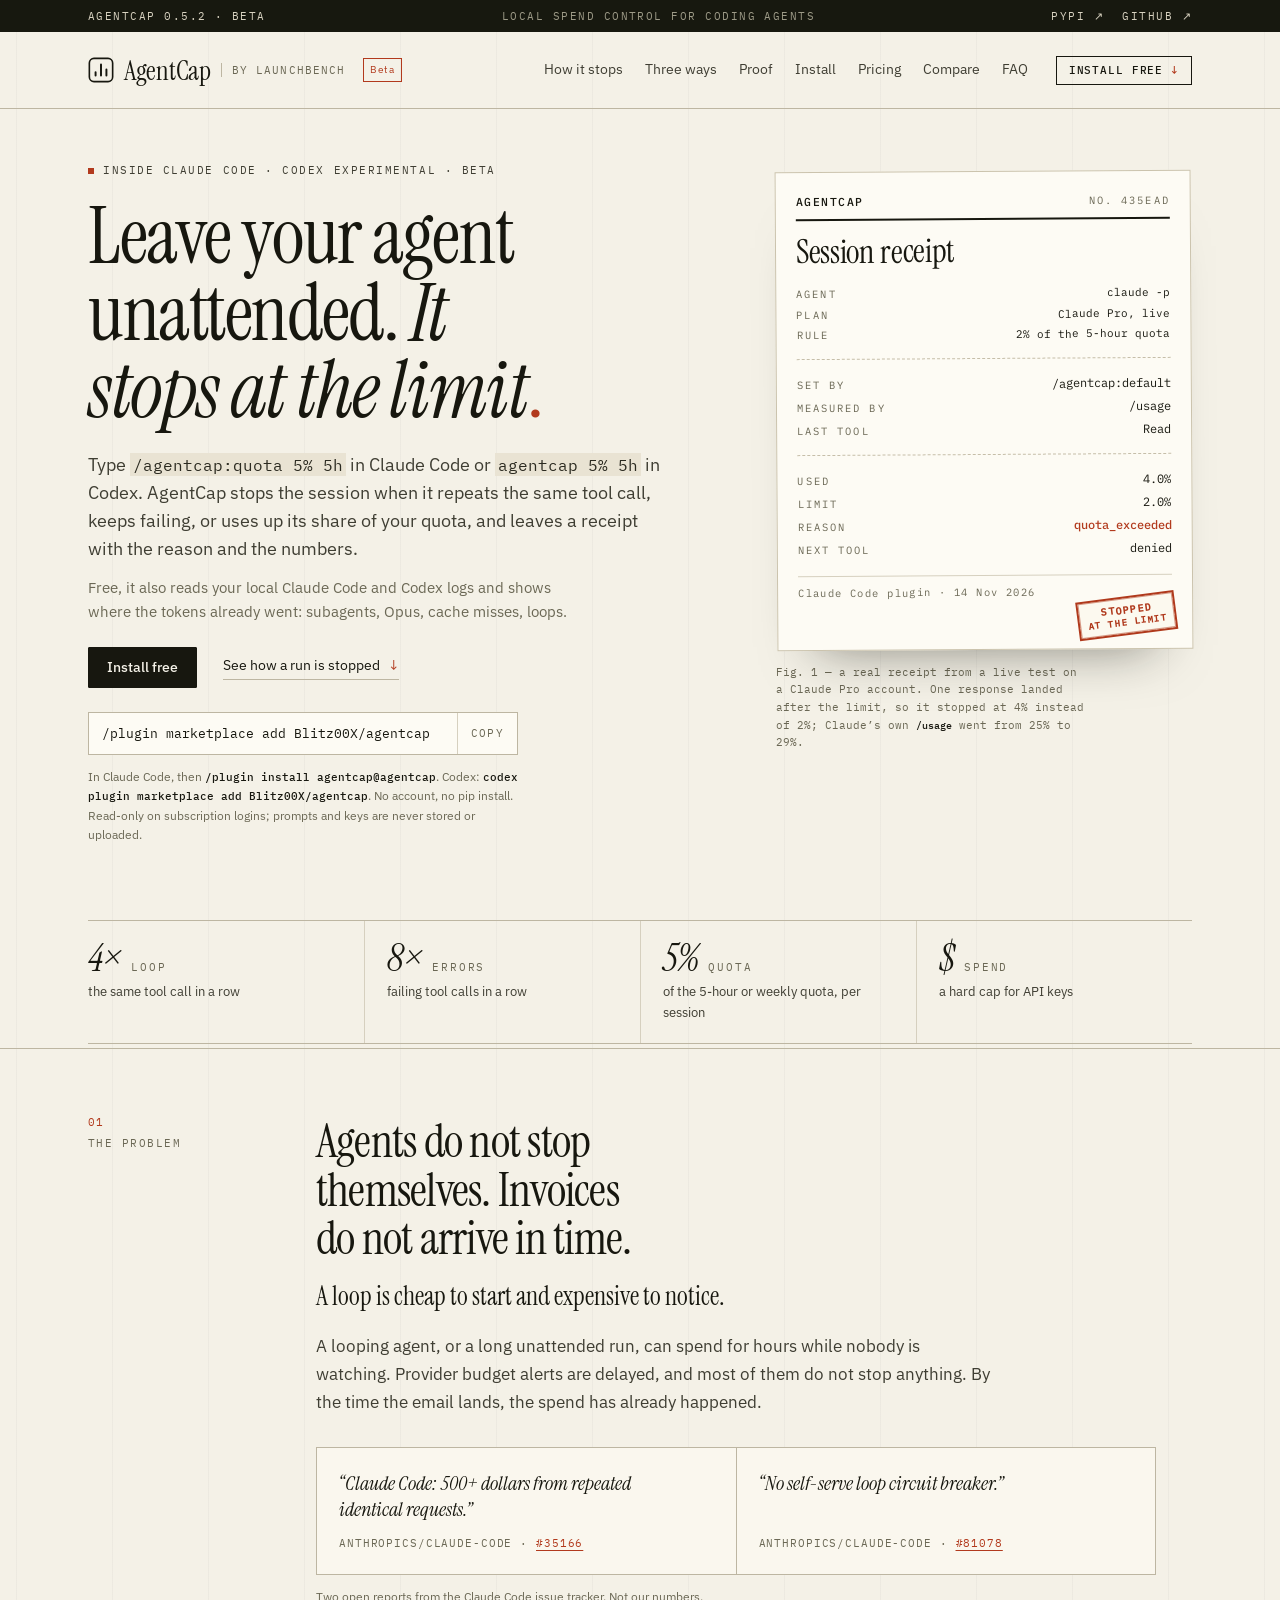
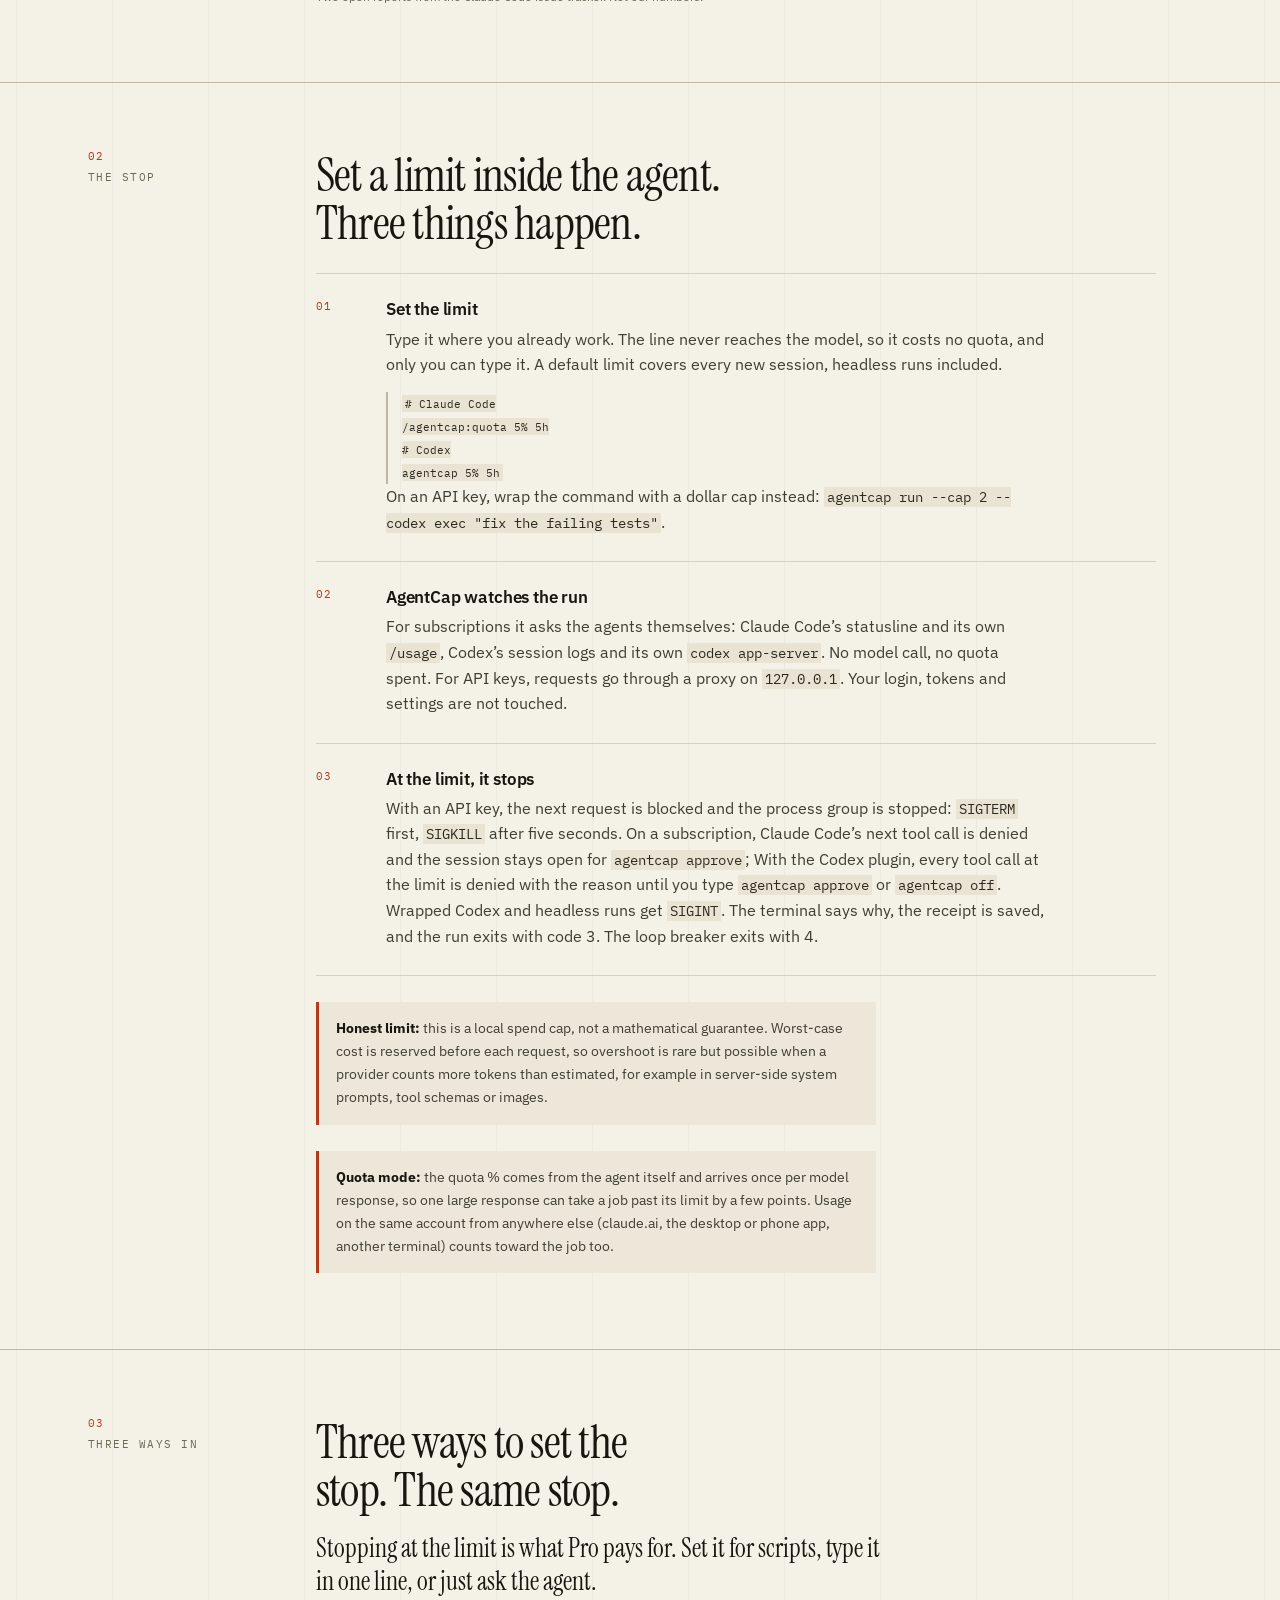
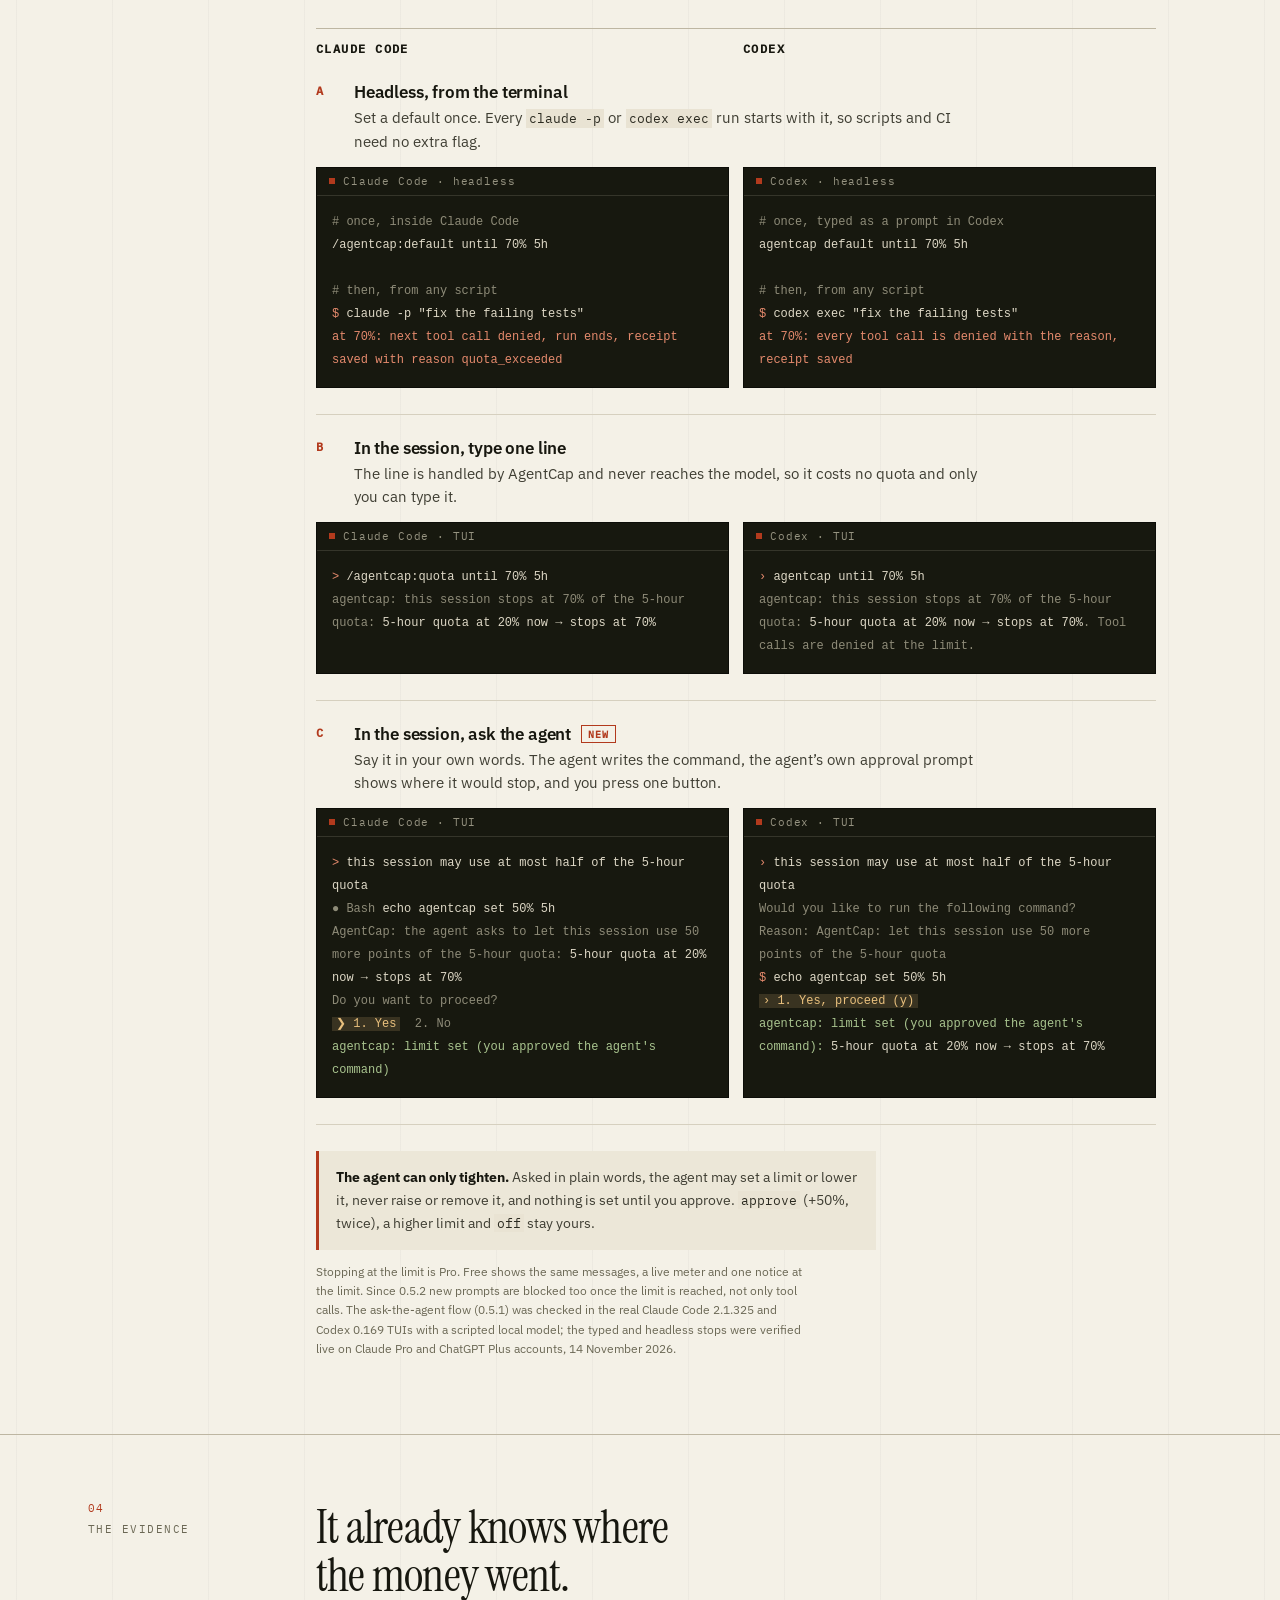
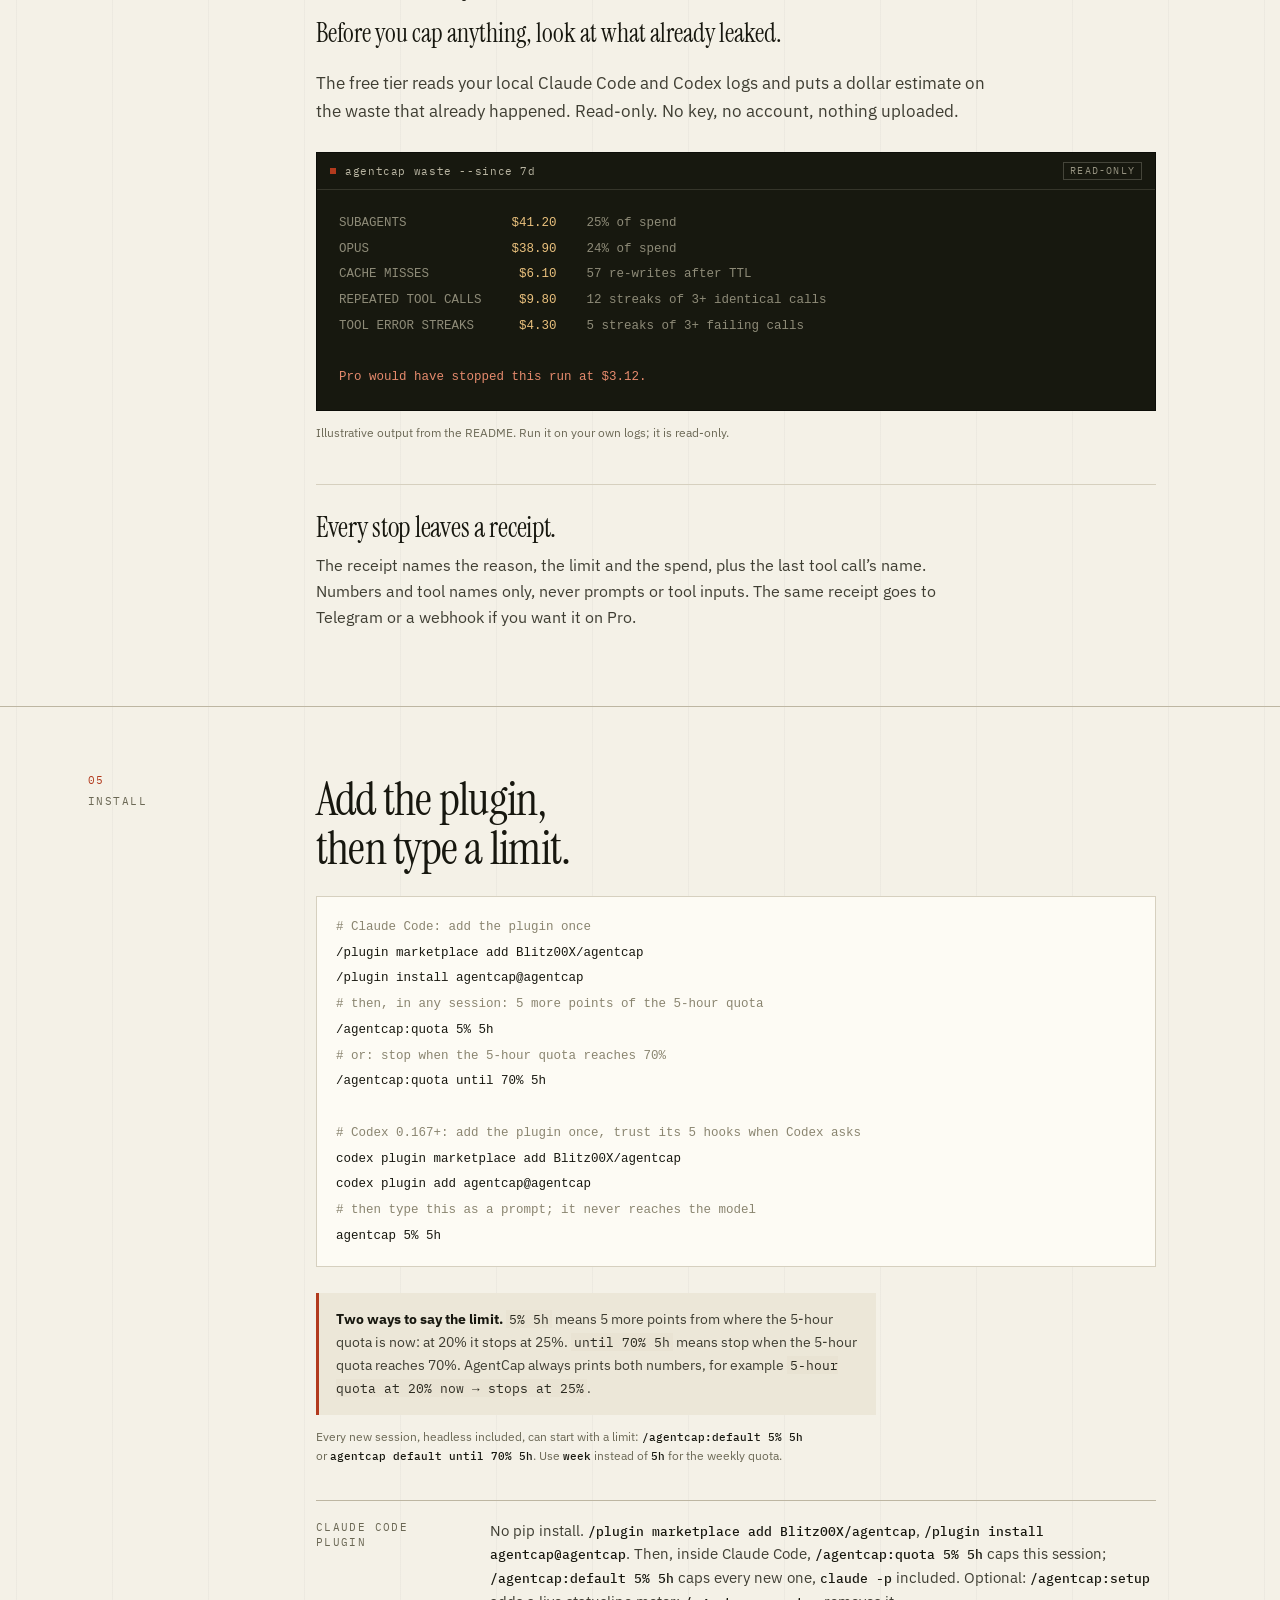
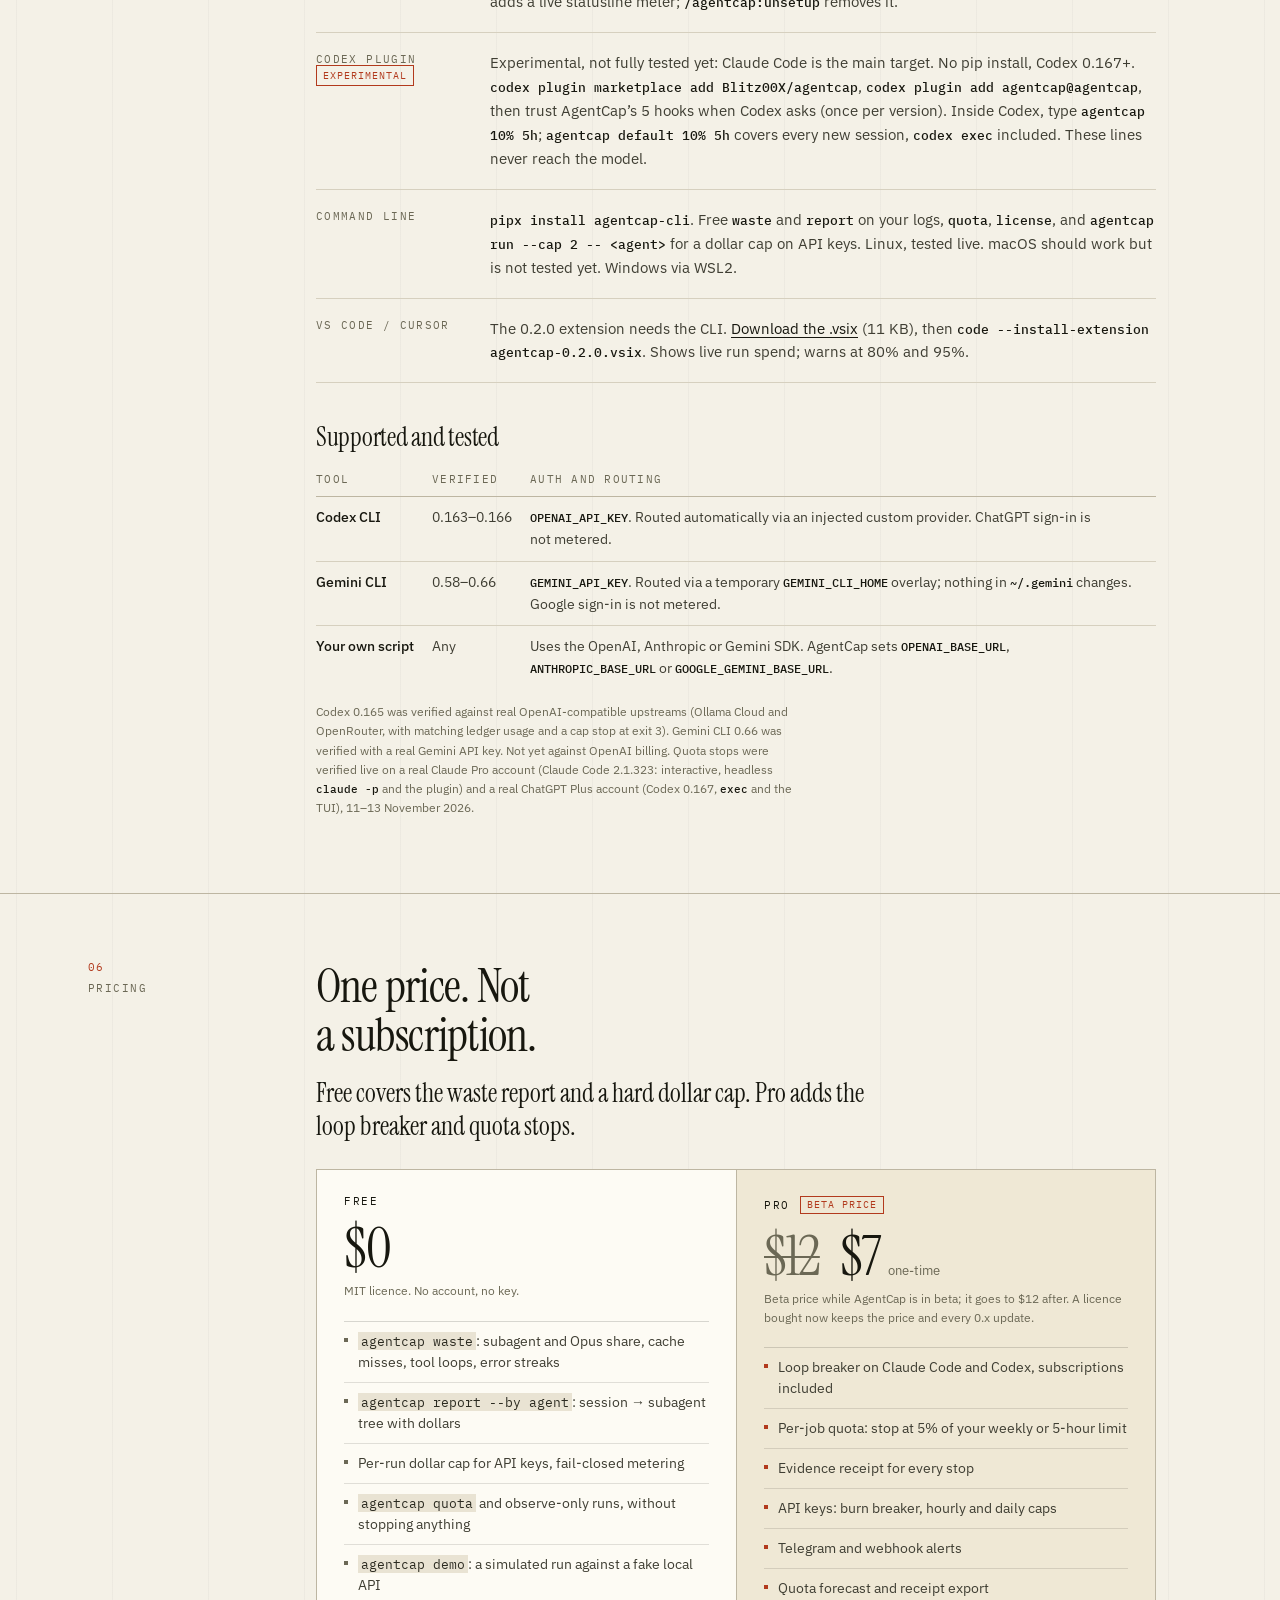
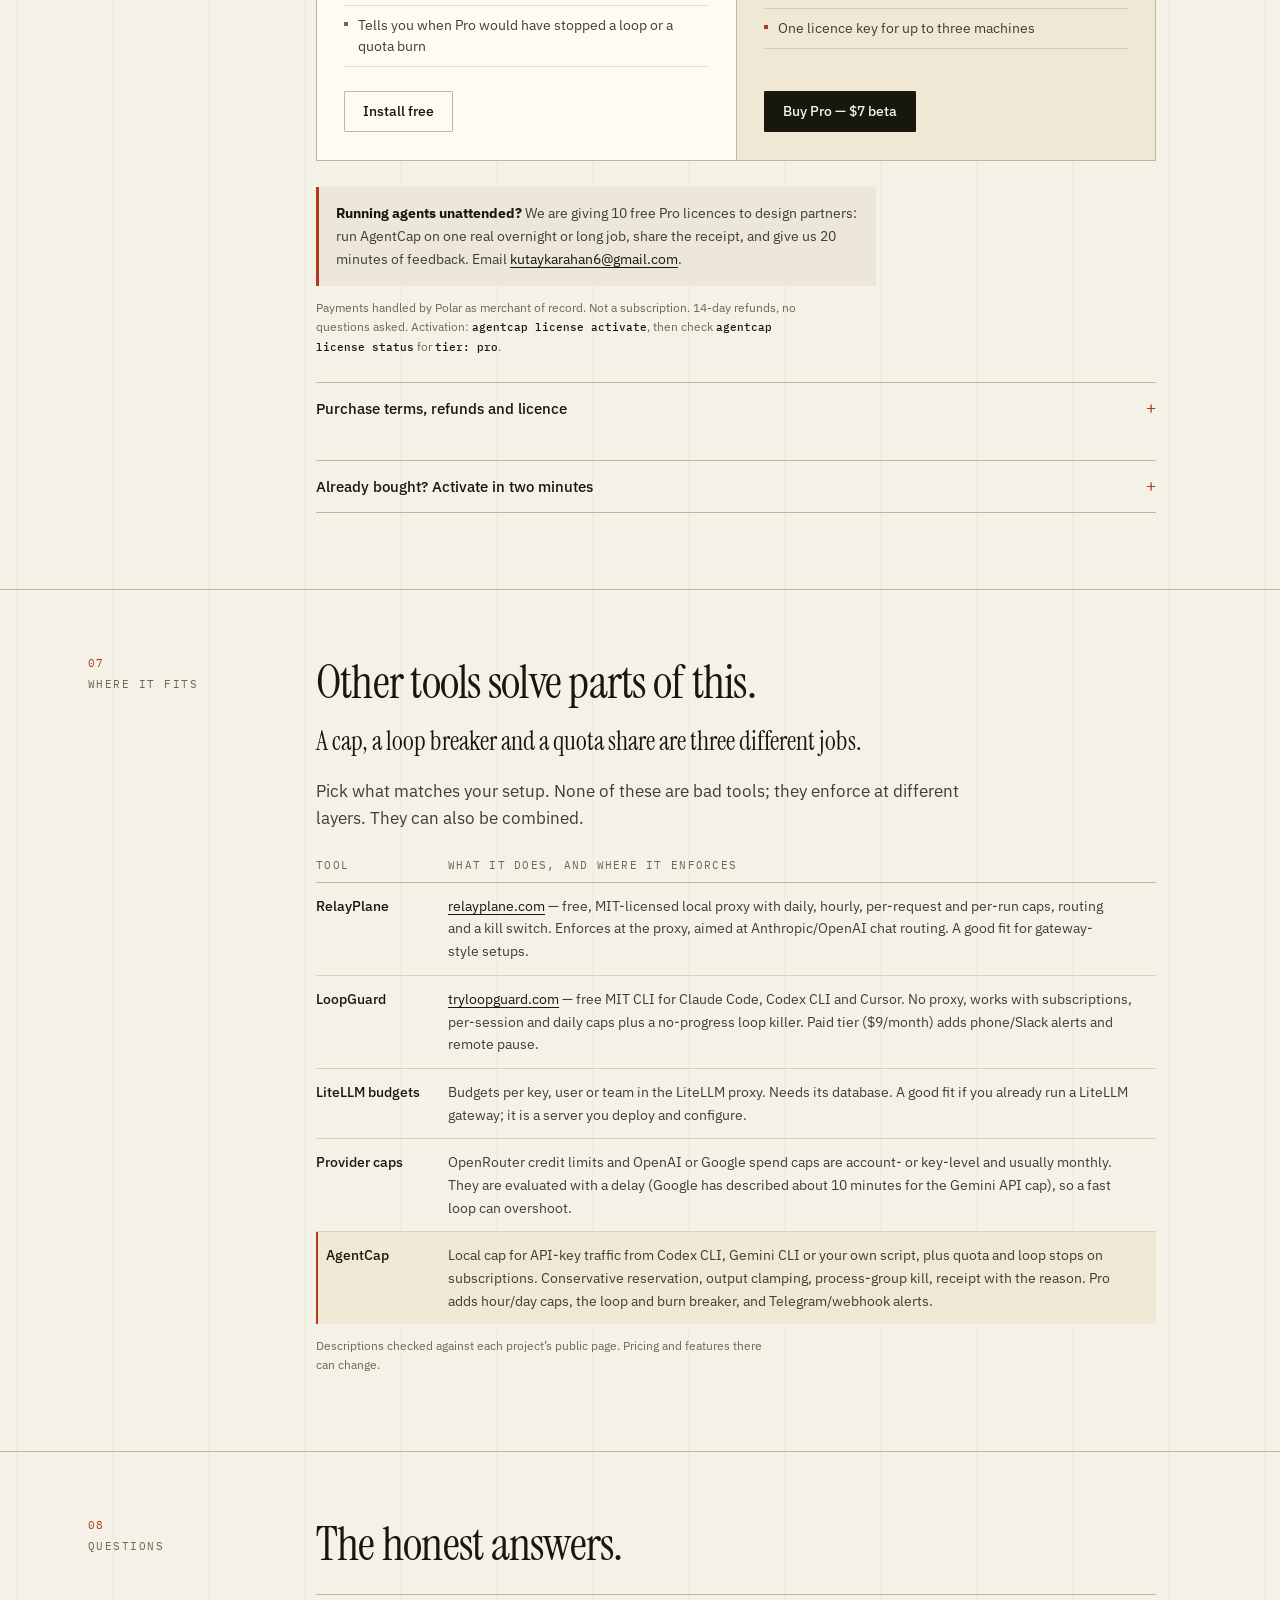
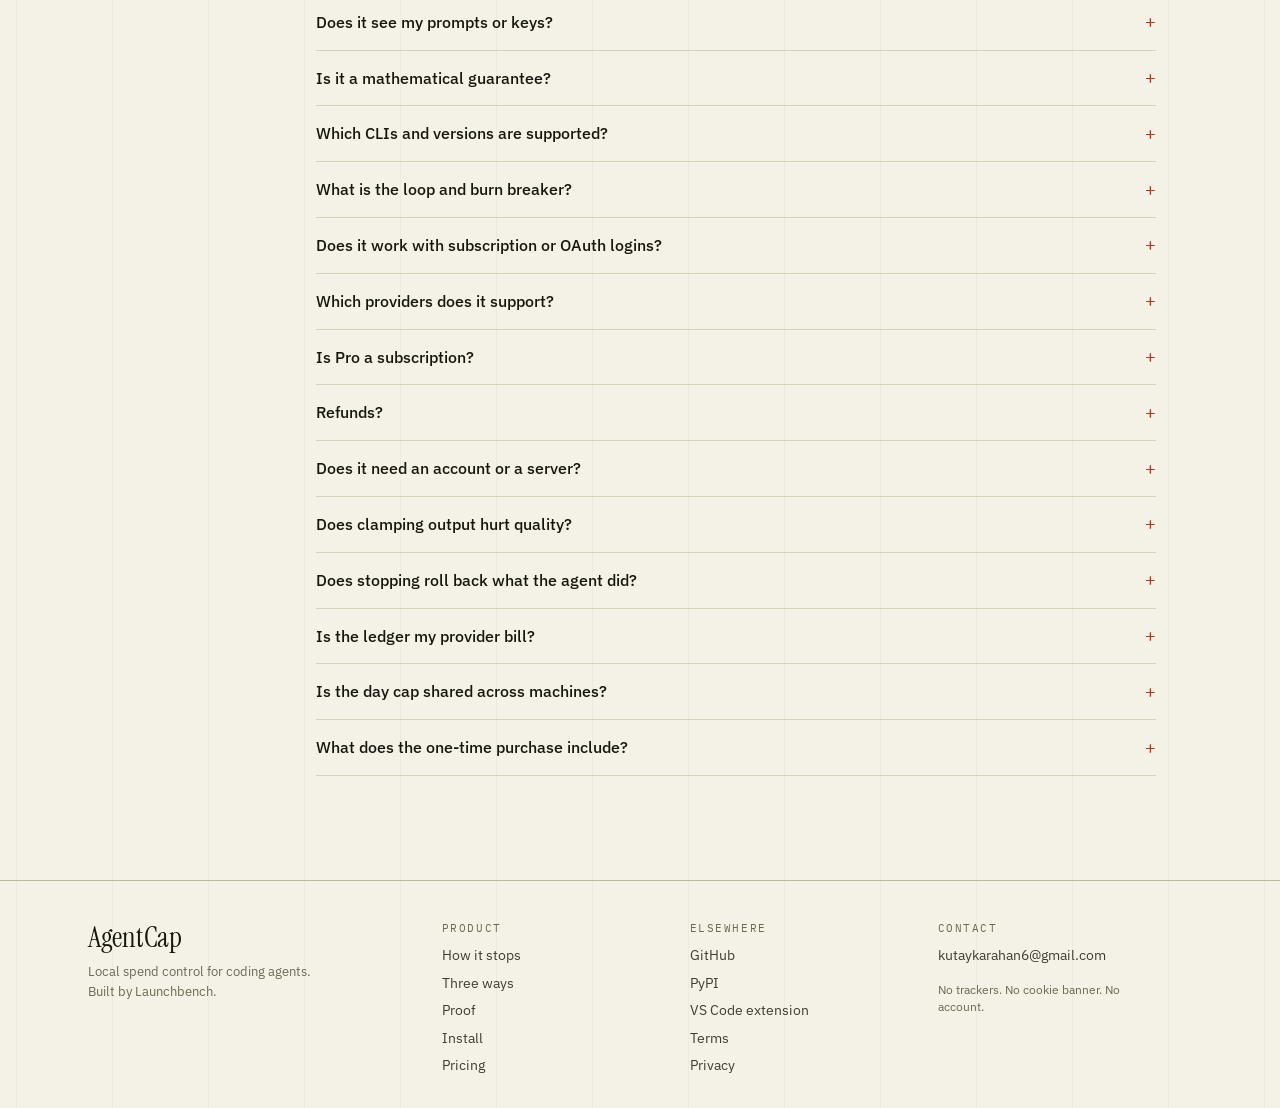
==== commit aee668e3: "0.5.3: plugin directory readiness - Plugin README (docs/plugin-README.md, synced to plugin/README.md" ====
--- a/landing/v2/index.html
+++ b/landing/v2/index.html
@@ -615,6 +615,7 @@
         <a href="https://pypi.org/project/agentcap-cli/">PyPI</a>
         <a href="agentcap-0.2.0.vsix" download>VS Code extension</a>
         <a href="#terms">Terms</a>
+        <a href="privacy/">Privacy</a>
       </div>
       <div>
         <p class="footer-head">Contact</p>
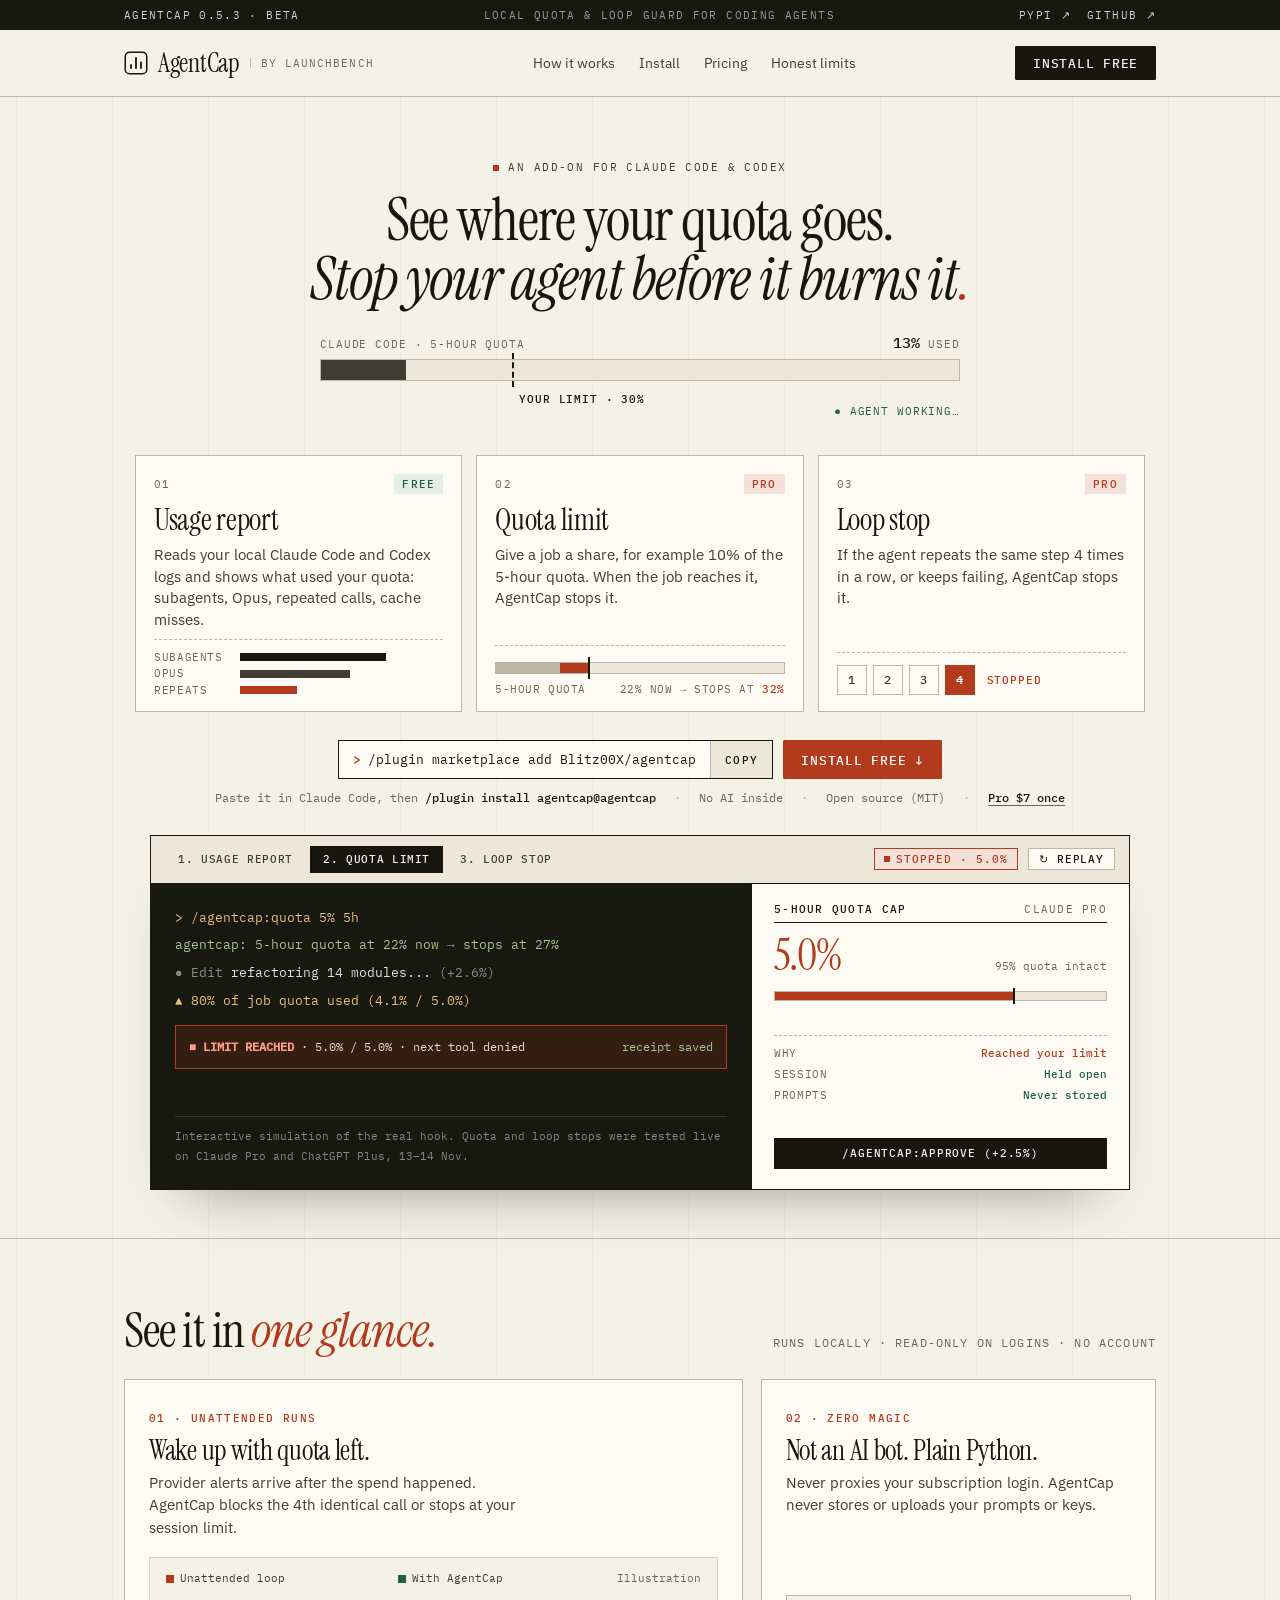
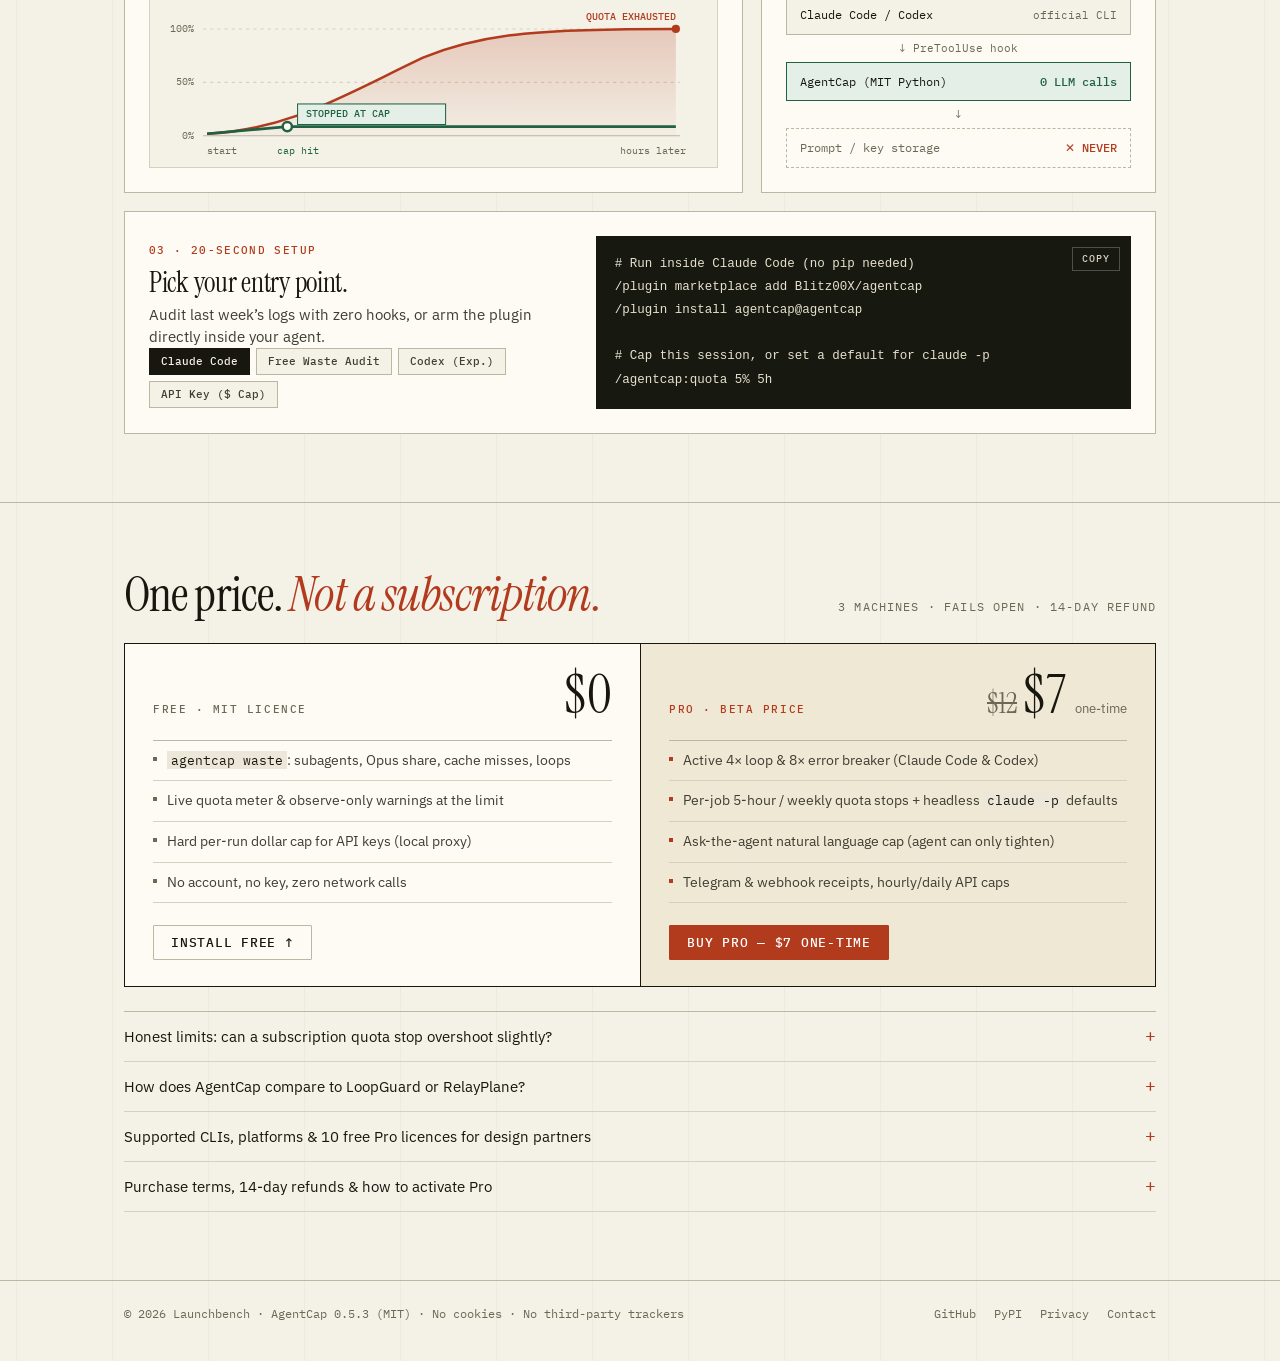
==== commit 6765da92: "Site: plain three-part hero with a quota meter (live 27 Nov 2026) - Headline: "See where your quota " ====
--- a/landing/v2/index.html
+++ b/landing/v2/index.html
@@ -1,635 +1,316 @@
 <!doctype html>
 <html lang="en">
 <head>
-  <meta charset="utf-8">
-  <meta name="viewport" content="width=device-width, initial-scale=1">
-  <meta name="referrer" content="no-referrer">
-  <title>AgentCap — leave Claude Code and Codex unattended; they stop at the limit</title>
-  <meta name="description" content="Set a limit from inside Claude Code or Codex. AgentCap stops the session when it repeats the same tool call, keeps failing, or uses up its share of your quota, and leaves a receipt. Free agentcap waste shows where your tokens already went.">
-  <meta property="og:title" content="AgentCap — leave Claude Code and Codex unattended; they stop at the limit">
-  <meta property="og:description" content="A local spend cap for coding agents. Loop breaker, per-job quota, dollar cap, evidence receipt. Free waste report. Beta: Pro $7 one-time (list $12).">
-  <meta property="og:type" content="website">
-  <meta name="theme-color" content="#f4f1e7">
-  <link rel="icon" href="data:image/svg+xml,%3Csvg xmlns='http://www.w3.org/2000/svg' viewBox='0 0 32 32'%3E%3Crect width='32' height='32' rx='6' fill='%2317170f'/%3E%3Cpath d='M9 23v-4M16 23V9M23 23v-7' stroke='%23f4f1e7' stroke-width='2.4' stroke-linecap='round'/%3E%3C/svg%3E">
-  <link rel="stylesheet" href="fonts.css">
-  <link rel="stylesheet" href="style.css">
+<meta charset="utf-8">
+<meta name="viewport" content="width=device-width, initial-scale=1">
+<title>AgentCap — See where your quota goes. Stop your agent before it burns it.</title>
+<meta name="description" content="An add-on for Claude Code and Codex. A free usage report shows what used your quota; Pro stops a job at its share of the quota or when it loops. No AI inside, MIT open source.">
+<link rel="icon" href="data:image/svg+xml,%3Csvg xmlns='http://www.w3.org/2000/svg' viewBox='0 0 32 32'%3E%3Crect width='32' height='32' rx='6' fill='%2317170f'/%3E%3Cpath d='M9 23v-4M16 23V9M23 23v-7' stroke='%23f4f1e7' stroke-width='2.4' stroke-linecap='round'/%3E%3C/svg%3E">
+<link rel="stylesheet" href="landing.css?v=2026112707">
+<meta name="referrer" content="no-referrer">
+<meta property="og:title" content="AgentCap — See where your quota goes. Stop your agent before it burns it.">
+<meta property="og:description" content="An add-on for Claude Code and Codex: a free usage report, a per-job quota limit and a loop stop. No AI inside, MIT open source.">
+<meta property="og:type" content="website">
+<meta name="theme-color" content="#f4f1e7">
+<link rel="canonical" href="https://agentcap.launchbench.studio/">
+<script defer src="/u/script.js" data-website-id="768d708e-6057-4805-a9eb-65610e15f6f5" data-domains="agentcap.launchbench.studio" data-do-not-track="true"></script>
 </head>
 <body>
-  <a class="skip" href="#main">Skip to content</a>
-
-  <div class="topline">
-    <div class="wrap topline-inner">
-      <span>AgentCap 0.5.2 · beta</span>
-      <span class="topline-mid">Local spend control for coding agents</span>
-      <span class="topline-links">
-        <a href="https://pypi.org/project/agentcap-cli/">PyPI <span aria-hidden="true">↗</span></a>
-        <a href="https://github.com/Blitz00X/agentcap">GitHub <span aria-hidden="true">↗</span></a>
-      </span>
+
+<div class="topline">
+  <div class="wrap topline-in">
+    <span>AgentCap 0.5.3 · beta</span>
+    <span class="topline-mid">Local quota &amp; loop guard for coding agents</span>
+    <span class="topline-links">
+      <a href="https://pypi.org/project/agentcap-cli/">PyPI ↗</a>
+      <a href="https://github.com/Blitz00X/agentcap">GitHub ↗</a>
+    </span>
+  </div>
+</div>
+
+<header>
+  <div class="wrap mast">
+    <a class="brand" href="#top">
+      <svg class="brand-mark" viewBox="0 0 24 24" fill="none" aria-hidden="true">
+        <rect x="1.25" y="1.25" width="21.5" height="21.5" rx="4.25" stroke="currentColor" stroke-width="1.5"/>
+        <path d="M7 17v-3M12 17V7M17 17v-5.5" stroke="currentColor" stroke-width="1.8" stroke-linecap="round"/>
+      </svg>
+      <span class="brand-name">AgentCap</span>
+      <span class="brand-by">by Launchbench</span>
+    </a>
+    <nav class="nav" aria-label="Main">
+      <a href="#why">How it works</a>
+      <a href="#install">Install</a>
+      <a href="#pricing">Pricing</a>
+      <a href="#honest">Honest limits</a>
+    </nav>
+    <a class="btn" href="#install">Install free</a>
+  </div>
+</header>
+
+<main id="top">
+  <!-- ACT 1: FOCAL HERO ON WARM PAPER -->
+  <section class="hero">
+    <div class="wrap">
+      <div class="hero-top">
+        <div class="kicker"><i></i>An add-on for Claude Code &amp; Codex</div>
+        <h1 class="h1-plain">See where your quota goes. <em>Stop your agent before it burns it<span class="dot">.</span></em></h1>
+        <div class="hm" id="heroMeter" aria-hidden="true">
+          <div class="hm-row"><span>Claude Code · 5-hour quota</span><span class="hm-n"><b id="hmNum">0%</b> used</span></div>
+          <div class="hm-track"><i class="hm-fill" id="hmFill"></i><span class="hm-lim"><em>Your limit · 30%</em></span></div>
+          <div class="hm-foot"><span class="hm-run">● Agent working…</span><span class="hm-stop">■ AgentCap stopped the job at 30%</span></div>
+        </div>
+      </div>
+
+      <div class="pillars">
+        <article class="pillar">
+          <div class="pillar-top"><span class="pillar-n">01</span><span class="pillar-tier free">Free</span></div>
+          <h2 class="pillar-h">Usage report</h2>
+          <p>Reads your local Claude Code and Codex logs and shows what used your quota: subagents, Opus, repeated calls, cache misses.</p>
+          <div class="pv" aria-hidden="true">
+            <div class="pvb"><span>Subagents</span><i class="w-72"></i></div>
+            <div class="pvb"><span>Opus</span><i class="w-54"></i></div>
+            <div class="pvb"><span>Repeats</span><i class="w-28"></i></div>
+          </div>
+        </article>
+        <article class="pillar">
+          <div class="pillar-top"><span class="pillar-n">02</span><span class="pillar-tier pro">Pro</span></div>
+          <h2 class="pillar-h">Quota limit</h2>
+          <p>Give a job a share, for example 10% of the 5-hour quota. When the job reaches it, AgentCap stops it.</p>
+          <div class="pv" aria-hidden="true">
+            <div class="pvq-track"><i class="pvq-pre"></i><i class="pvq-fill"></i><b class="pvq-pin"></b></div>
+            <div class="pvq-lbl"><span>5-hour quota</span><span>22% now → stops at <b class="acc">32%</b></span></div>
+          </div>
+        </article>
+        <article class="pillar">
+          <div class="pillar-top"><span class="pillar-n">03</span><span class="pillar-tier pro">Pro</span></div>
+          <h2 class="pillar-h">Loop stop</h2>
+          <p>If the agent repeats the same step 4 times in a row, or keeps failing, AgentCap stops it.</p>
+          <div class="pv pv-loop" aria-hidden="true"><span>1</span><span>2</span><span>3</span><span class="cut">4</span><em>stopped</em></div>
+        </article>
+      </div>
+
+      <div class="action-row">
+        <div class="cmd-bar">
+          <code><span class="p">&gt;</span>/plugin marketplace add Blitz00X/agentcap</code>
+          <button id="hero-copy" type="button">Copy</button>
+        </div>
+        <a class="btn btn-accent" href="#install">Install Free ↓</a>
+      </div>
+      <div class="hero-meta">
+        <span>Paste it in Claude Code, then <b>/plugin install agentcap@agentcap</b></span>
+        <span class="sep">·</span>
+        <span>No AI inside</span>
+        <span class="sep">·</span>
+        <span>Open source (MIT)</span>
+        <span class="sep">·</span>
+        <span><a href="#pricing" class="is-1"><b>Pro $7 once</b></a></span>
+      </div>
+
+      <!-- LIVING STAGE: OLIVE-BLACK TERMINAL + CREAM RECEIPT HUD -->
+      <div class="stage" aria-label="Interactive AgentCap live preview">
+        <div class="stage-bar">
+          <div class="stage-tabs" role="tablist">
+            <button class="st-tab" data-mode="waste">1. Usage report</button>
+            <button class="st-tab active" data-mode="quota">2. Quota limit</button>
+            <button class="st-tab" data-mode="loop">3. Loop stop</button>
+          </div>
+          <div class="stage-ctl">
+            <span class="led" id="stage-led"><i></i><span id="stage-led-txt">WATCHING</span></span>
+            <button class="replay-btn" id="stage-replay" type="button">↻ Replay</button>
+          </div>
+        </div>
+
+        <div class="stage-body">
+          <div class="stage-term">
+            <div class="stream" id="stage-stream"></div>
+            <div class="is-2">
+              Interactive simulation of the real hook. Quota and loop stops were tested live on Claude Pro and ChatGPT Plus, 13–14 Nov.
+            </div>
+          </div>
+
+          <div class="stage-hud">
+            <div>
+              <div class="hud-top"><span id="hud-k">Session receipt</span><span id="hud-tag">Live hook</span></div>
+              <div class="hud-readout">
+                <div class="hud-num" id="hud-val"><span class="acc">4th call</span></div>
+                <span class="hud-sub" id="hud-sub">blocked before run</span>
+              </div>
+              <div id="hud-viz"></div>
+            </div>
+
+            <div class="hud-dl" id="hud-dl"></div>
+
+            <button class="hud-act" id="hud-act" type="button">/agentcap:approve (+50%)</button>
+          </div>
+        </div>
+      </div>
+    </div>
+  </section>
+
+  <!-- ACT 2: VISUAL BENTO ON WARM PAPER -->
+  <section class="section" id="why">
+    <div class="wrap">
+      <div class="sec-head">
+        <h2>See it in <em>one glance.</em></h2>
+        <span class="sec-note">Runs locally · Read-only on logins · No account</span>
+      </div>
+
+      <div class="bento">
+        <!-- Card 1: Editorial Burn Curve -->
+        <div class="ecard">
+          <div>
+            <span class="etag">01 · Unattended runs</span>
+            <h3>Wake up with quota left.</h3>
+            <p>Provider alerts arrive after the spend happened. AgentCap blocks the 4th identical call or stops at your session limit.</p>
+          </div>
+          <div class="chart-frame">
+            <div class="chart-leg">
+              <span><i class="sq is-3"></i>Unattended loop</span>
+              <span><i class="sq is-4"></i>With AgentCap</span>
+              <span class="is-5">Illustration</span>
+            </div>
+            <svg viewBox="0 0 520 154" width="100%" height="auto" role="img" aria-label="Illustrative quota burn comparison chart">
+              <defs>
+                <linearGradient id="paperRed" x1="0" y1="0" x2="0" y2="1">
+                  <stop offset="0%" stop-color="#b23a1d" stop-opacity="0.22"/>
+                  <stop offset="100%" stop-color="#b23a1d" stop-opacity="0.02"/>
+                </linearGradient>
+              </defs>
+              <line x1="36" y1="22" x2="500" y2="22" stroke="#d6d0bf" stroke-dasharray="3 4"/>
+              <line x1="36" y1="74" x2="500" y2="74" stroke="#d6d0bf" stroke-dasharray="3 4"/>
+              <line x1="36" y1="126" x2="500" y2="126" stroke="#bdb6a2"/>
+              <text x="4" y="25" fill="#6b6855" font-family="IBM Plex Mono, monospace" font-size="10">100%</text>
+              <text x="10" y="77" fill="#6b6855" font-family="IBM Plex Mono, monospace" font-size="10">50%</text>
+              <text x="16" y="129" fill="#6b6855" font-family="IBM Plex Mono, monospace" font-size="10">0%</text>
+
+              <path d="M 40 124 C 120 120, 170 88, 250 50 C 310 25, 370 22, 496 22 L 496 126 L 40 126 Z" fill="url(#paperRed)"/>
+              <path d="M 40 124 C 120 120, 170 88, 250 50 C 310 25, 370 22, 496 22" fill="none" stroke="#b23a1d" stroke-width="2.4"/>
+              <circle cx="496" cy="22" r="4" fill="#b23a1d"/>
+              <text x="496" y="13" text-anchor="end" fill="#b23a1d" font-family="IBM Plex Mono, monospace" font-size="10" font-weight="500">QUOTA EXHAUSTED</text>
+
+              <path d="M 40 124 L 118 117 L 496 117" fill="none" stroke="#1f6142" stroke-width="2.6"/>
+              <circle cx="118" cy="117" r="4.5" fill="#fdfbf4" stroke="#1f6142" stroke-width="2.4"/>
+              <rect x="128" y="95" width="144" height="20" fill="#e4efe8" stroke="#1f6142" stroke-width="1"/>
+              <text x="136" y="108" fill="#1f6142" font-family="IBM Plex Mono, monospace" font-size="10" font-weight="500">STOPPED AT CAP</text>
+
+              <text x="40" y="144" fill="#6b6855" font-family="IBM Plex Mono, monospace" font-size="10">start</text>
+              <text x="108" y="144" fill="#1f6142" font-family="IBM Plex Mono, monospace" font-size="10">cap hit</text>
+              <text x="442" y="144" fill="#6b6855" font-family="IBM Plex Mono, monospace" font-size="10">hours later</text>
+            </svg>
+          </div>
+        </div>
+
+        <!-- Card 2: Zero AI Flow -->
+        <div class="ecard">
+          <div>
+            <span class="etag">02 · Zero magic</span>
+            <h3>Not an AI bot. Plain Python.</h3>
+            <p>Never proxies your subscription login. AgentCap never stores or uploads your prompts or keys.</p>
+          </div>
+          <div class="arch">
+            <div class="anode"><span>Claude Code / Codex</span><span class="is-6">official CLI</span></div>
+            <div class="aarr">↓ PreToolUse hook</div>
+            <div class="anode safe"><span>AgentCap (MIT Python)</span><span>0 LLM calls</span></div>
+            <div class="aarr">↓</div>
+            <div class="anode no"><span>Prompt / key storage</span><span>✕ NEVER</span></div>
+          </div>
+        </div>
+
+        <!-- Card 3: 4-Tab Install -->
+        <div class="ecard wide" id="install">
+          <div>
+            <span class="etag">03 · 20-second setup</span>
+            <h3>Pick your entry point.</h3>
+            <p class="is-7">Audit last week&rsquo;s logs with zero hooks, or arm the plugin directly inside your agent.</p>
+            <div class="mtabs">
+              <button class="mt active" data-t="claude">Claude Code</button>
+              <button class="mt" data-t="waste">Free Waste Audit</button>
+              <button class="mt" data-t="codex">Codex (Exp.)</button>
+              <button class="mt" data-t="api">API Key ($ Cap)</button>
+            </div>
+          </div>
+          <div class="code-dark">
+            <button class="c-copy" id="install-copy" type="button">Copy</button>
+            <pre id="install-pre"></pre>
+          </div>
+        </div>
+      </div>
+    </div>
+  </section>
+
+  <!-- ACT 3: PRICING & HONEST LIMITS -->
+  <section class="section" id="pricing">
+    <div class="wrap">
+      <div class="sec-head">
+        <h2>One price. <em>Not a subscription.</em></h2>
+        <span class="sec-note">3 machines · Fails open · 14-day refund</span>
+      </div>
+
+      <div class="price-frame">
+        <div class="pcol">
+          <div class="p-top">
+            <span class="p-tier">Free · MIT Licence</span>
+            <span class="p-amt">$0</span>
+          </div>
+          <ul class="p-ul">
+            <li><code>agentcap waste</code>: subagents, Opus share, cache misses, loops</li>
+            <li>Live quota meter &amp; observe-only warnings at the limit</li>
+            <li>Hard per-run dollar cap for API keys (local proxy)</li>
+            <li>No account, no key, zero network calls</li>
+          </ul>
+          <a class="btn btn-out is-8" href="#install">Install Free ↑</a>
+        </div>
+
+        <div class="pcol pro">
+          <div class="p-top">
+            <span class="p-tier is-9">Pro · Beta Price</span>
+            <span class="p-amt"><s>$12</s>$7 <small>one-time</small></span>
+          </div>
+          <ul class="p-ul">
+            <li>Active 4× loop &amp; 8× error breaker (Claude Code &amp; Codex)</li>
+            <li>Per-job 5-hour / weekly quota stops + headless <code>claude -p</code> defaults</li>
+            <li>Ask-the-agent natural language cap (agent can only tighten)</li>
+            <li>Telegram &amp; webhook receipts, hourly/daily API caps</li>
+          </ul>
+          <a class="btn btn-accent is-8" href="https://buy.polar.sh/polar_cl_qagsvUdwQ0dRvaW7X5ynEJg5md27pEctIRAr40MBeLi">Buy Pro — $7 One-Time</a>
+        </div>
+      </div>
+
+      <div class="folds" id="honest">
+        <details class="q">
+          <summary>Honest limits: can a subscription quota stop overshoot slightly?</summary>
+          <p>Yes — by up to one in-flight model response, because Claude and Codex report subscription % once per response and account-wide. In a live 2% test on Claude Pro, one reply landed mid-check and stopped at 4%. The 4× loop breaker stops deterministically before the 4th tool call runs.</p>
+        </details>
+        <details class="q">
+          <summary>How does AgentCap compare to LoopGuard or RelayPlane?</summary>
+          <p>RelayPlane is a great API proxy (no subscription quota). LoopGuard charges $9/month for paid controls. AgentCap combines free local waste forensics (<code>agentcap waste</code>), native in-session <code>/agentcap</code> commands, and a $7 one-time Pro licence.</p>
+        </details>
+        <details class="q">
+          <summary>Supported CLIs, platforms &amp; 10 free Pro licences for design partners</summary>
+          <p>Primary: Claude Code plugin (2.1.323+, Claude Pro/Max). Experimental: Codex plugin (0.167+). API proxy: Anthropic, OpenAI/Codex, Gemini CLI. Linux live-tested; macOS supported; Windows via WSL2. Running overnight jobs? Email <a href="mailto:kutaykarahan6@gmail.com?subject=AgentCap%20design%20partner" class="is-10">kutaykarahan6@gmail.com</a> for a free design-partner Pro key.</p>
+        </details>
+        <details class="q" id="terms">
+          <summary>Purchase terms, 14-day refunds &amp; how to activate Pro</summary>
+          <p>Pro is $7 one-time during beta ($12 after; bought licences keep all 0.x updates, up to 3 machines). Payments via Polar (merchant of record); 14-day no-questions refunds. Licence check runs ~weekly and fails open if offline or discontinued. To activate: open the Polar email → <strong>Access purchase</strong> → copy your key → run <code>agentcap license activate</code>.</p>
+        </details>
+      </div>
+    </div>
+  </section>
+</main>
+
+<footer>
+  <div class="wrap foot">
+    <span>© 2026 Launchbench · AgentCap 0.5.3 (MIT) · No cookies · No third-party trackers</span>
+    <div class="foot-links">
+      <a href="https://github.com/Blitz00X/agentcap">GitHub</a>
+      <a href="https://pypi.org/project/agentcap-cli/">PyPI</a>
+      <a href="privacy/">Privacy</a>
+      <a href="mailto:kutaykarahan6@gmail.com">Contact</a>
     </div>
   </div>
-
-  <header class="masthead">
-    <div class="wrap masthead-inner">
-      <a class="brand" href="#top" aria-label="AgentCap home">
-        <svg class="brand-mark" viewBox="0 0 24 24" fill="none" aria-hidden="true">
-          <rect x="1.25" y="1.25" width="21.5" height="21.5" rx="4.25" stroke="currentColor" stroke-width="1.5"/>
-          <path d="M7 17v-3M12 17V7M17 17v-5.5" stroke="currentColor" stroke-width="1.8" stroke-linecap="round"/>
-        </svg>
-        <span class="brand-name">AgentCap</span>
-        <span class="brand-by">by Launchbench</span>
-        <span class="tag beta-tag">Beta</span>
-      </a>
-      <nav class="nav" aria-label="Main">
-        <a href="#how">How it stops</a>
-        <a href="#ways">Three ways</a>
-        <a href="#proof">Proof</a>
-        <a href="#install">Install</a>
-        <a href="#pricing">Pricing</a>
-        <a href="#compare">Compare</a>
-        <a href="#faq">FAQ</a>
-      </nav>
-      <a class="nav-cta" href="#install">Install free <span aria-hidden="true">↓</span></a>
-    </div>
-  </header>
-
-  <main id="main">
-    <section class="hero" id="top">
-      <div class="wrap hero-grid">
-        <div class="hero-copy">
-          <p class="kicker"><span class="kicker-square" aria-hidden="true"></span>Inside Claude Code &middot; Codex experimental &middot; Beta</p>
-          <h1>Leave your agent unattended. <em>It stops at the limit</em><span class="period">.</span></h1>
-          <p class="standfirst">Type <code>/agentcap:quota 5% 5h</code> in Claude Code or <code>agentcap 5% 5h</code> in Codex. AgentCap stops the session when it repeats the same tool call, keeps failing, or uses up its share of your quota, and leaves a receipt with the reason and the numbers.</p>
-          <p class="sub">Free, it also reads your local Claude Code and Codex logs and shows where the tokens already went: subagents, Opus, cache misses, loops.</p>
-
-          <div class="hero-actions">
-            <a class="btn" href="#install">Install free</a>
-            <a class="arrow-link" href="#how">See how a run is stopped <span aria-hidden="true">↓</span></a>
-          </div>
-
-          <div class="install-line">
-            <code id="install-cmd">/plugin marketplace add Blitz00X/agentcap</code>
-            <button class="copy" type="button" data-copy="/plugin marketplace add Blitz00X/agentcap" aria-label="Copy Claude Code install command">Copy</button>
-          </div>
-          <p class="fineprint">In Claude Code, then <code>/plugin install agentcap@agentcap</code>. Codex: <code>codex plugin marketplace add Blitz00X/agentcap</code>. No account, no pip install. Read-only on subscription logins; prompts and keys are never stored or uploaded.</p>
-        </div>
-
-        <figure class="receipt-figure">
-          <div class="receipt">
-            <div class="receipt-head">
-              <span class="receipt-brand">AgentCap</span>
-              <span class="receipt-no">No. 435EAD</span>
-            </div>
-            <p class="receipt-title">Session receipt</p>
-
-            <dl class="receipt-meta">
-              <div><dt>agent</dt><dd>claude -p</dd></div>
-              <div><dt>plan</dt><dd>Claude Pro, live</dd></div>
-              <div><dt>rule</dt><dd>2% of the 5-hour quota</dd></div>
-            </dl>
-
-            <div class="perf" role="presentation"></div>
-
-            <dl class="receipt-lines">
-              <div><dt>set by</dt><dd>/agentcap:default</dd></div>
-              <div><dt>measured by</dt><dd>/usage</dd></div>
-              <div><dt>last tool</dt><dd>Read</dd></div>
-            </dl>
-
-            <div class="perf" role="presentation"></div>
-
-            <dl class="receipt-lines">
-              <div><dt>used</dt><dd>4.0%</dd></div>
-              <div><dt>limit</dt><dd>2.0%</dd></div>
-              <div><dt>reason</dt><dd class="warn">quota_exceeded</dd></div>
-              <div><dt>next tool</dt><dd>denied</dd></div>
-            </dl>
-
-            <p class="receipt-foot">Claude Code plugin · 14 Nov 2026</p>
-            <span class="stamp" aria-hidden="true">Stopped<br><span>at the limit</span></span>
-          </div>
-          <figcaption>Fig. 1 — a real receipt from a live test on a Claude Pro account. One response landed after the limit, so it stopped at 4% instead of 2%; Claude&rsquo;s own <code>/usage</code> went from 25% to 29%.</figcaption>
-        </figure>
-      </div>
-
-      <div class="wrap">
-        <dl class="rules">
-          <div>
-            <dt><span class="rule-n">4×</span><span class="rule-label">Loop</span></dt>
-            <dd>the same tool call in a row</dd>
-          </div>
-          <div>
-            <dt><span class="rule-n">8×</span><span class="rule-label">Errors</span></dt>
-            <dd>failing tool calls in a row</dd>
-          </div>
-          <div>
-            <dt><span class="rule-n">5%</span><span class="rule-label">Quota</span></dt>
-            <dd>of the 5-hour or weekly quota, per session</dd>
-          </div>
-          <div>
-            <dt><span class="rule-n">$</span><span class="rule-label">Spend</span></dt>
-            <dd>a hard cap for API keys</dd>
-          </div>
-        </dl>
-      </div>
-    </section>
-
-    <section class="chapter" id="problem">
-      <div class="wrap chapter-grid">
-        <div class="chapter-side">
-          <span class="num">01</span>
-          <span class="side-label">The problem</span>
-        </div>
-        <div class="chapter-body">
-          <h2>Agents do not stop themselves. Invoices do not arrive in time.</h2>
-          <p class="lead">A loop is cheap to start and expensive to notice.</p>
-          <p>A looping agent, or a long unattended run, can spend for hours while nobody is watching. Provider budget alerts are delayed, and most of them do not stop anything. By the time the email lands, the spend has already happened.</p>
-
-          <div class="quotes">
-            <blockquote>
-              <p>“Claude Code: 500+ dollars from repeated identical requests.”</p>
-              <cite>anthropics/claude-code · <a href="https://github.com/anthropics/claude-code/issues/35166">#35166</a></cite>
-            </blockquote>
-            <blockquote>
-              <p>“No self-serve loop circuit breaker.”</p>
-              <cite>anthropics/claude-code · <a href="https://github.com/anthropics/claude-code/issues/81078">#81078</a></cite>
-            </blockquote>
-          </div>
-          <p class="fineprint">Two open reports from the Claude Code issue tracker. Not our numbers.</p>
-        </div>
-      </div>
-    </section>
-
-    <section class="chapter" id="how">
-      <div class="wrap chapter-grid">
-        <div class="chapter-side">
-          <span class="num">02</span>
-          <span class="side-label">The stop</span>
-        </div>
-        <div class="chapter-body">
-          <h2>Set a limit inside the agent. Three things happen.</h2>
-
-          <ol class="protocol">
-            <li>
-              <span class="step">01</span>
-              <div>
-                <h3>Set the limit</h3>
-                <p>Type it where you already work. The line never reaches the model, so it costs no quota, and only you can type it. A default limit covers every new session, headless runs included.</p>
-                <pre><code><span class="c"># Claude Code</span>
-/agentcap:quota 5% 5h
-<span class="c"># Codex</span>
-agentcap 5% 5h</code></pre>
-                <p>On an API key, wrap the command with a dollar cap instead: <code>agentcap run --cap 2 -- codex exec "fix the failing tests"</code>.</p>
-              </div>
-            </li>
-            <li>
-              <span class="step">02</span>
-              <div>
-                <h3>AgentCap watches the run</h3>
-                <p>For subscriptions it asks the agents themselves: Claude Code&rsquo;s statusline and its own <code>/usage</code>, Codex&rsquo;s session logs and its own <code>codex app-server</code>. No model call, no quota spent. For API keys, requests go through a proxy on <code>127.0.0.1</code>. Your login, tokens and settings are not touched.</p>
-              </div>
-            </li>
-            <li>
-              <span class="step">03</span>
-              <div>
-                <h3>At the limit, it stops</h3>
-                <p>With an API key, the next request is blocked and the process group is stopped: <code>SIGTERM</code> first, <code>SIGKILL</code> after five seconds. On a subscription, Claude Code&rsquo;s next tool call is denied and the session stays open for <code>agentcap approve</code>; With the Codex plugin, every tool call at the limit is denied with the reason until you type <code>agentcap approve</code> or <code>agentcap off</code>. Wrapped Codex and headless runs get <code>SIGINT</code>. The terminal says why, the receipt is saved, and the run exits with code 3. The loop breaker exits with 4.</p>
-              </div>
-            </li>
-          </ol>
-
-          <p class="note"><strong>Honest limit:</strong> this is a local spend cap, not a mathematical guarantee. Worst-case cost is reserved before each request, so overshoot is rare but possible when a provider counts more tokens than estimated, for example in server-side system prompts, tool schemas or images.</p>
-          <p class="note"><strong>Quota mode:</strong> the quota % comes from the agent itself and arrives once per model response, so one large response can take a job past its limit by a few points. Usage on the same account from anywhere else (claude.ai, the desktop or phone app, another terminal) counts toward the job too.</p>
-        </div>
-      </div>
-    </section>
-
-    <section class="chapter" id="ways">
-      <div class="wrap chapter-grid">
-        <div class="chapter-side">
-          <span class="num">03</span>
-          <span class="side-label">Three ways in</span>
-        </div>
-        <div class="chapter-body">
-          <h2>Three ways to set the stop. The same stop.</h2>
-          <p class="lead">Stopping at the limit is what Pro pays for. Set it for scripts, type it in one line, or just ask the agent.</p>
-
-          <div class="ways">
-            <div class="ways-head" aria-hidden="true">
-              <span>Claude Code</span>
-              <span>Codex</span>
-            </div>
-
-            <div class="way">
-              <div class="way-label">
-                <span class="step">A</span>
-                <h3>Headless, from the terminal</h3>
-                <p>Set a default once. Every <code>claude -p</code> or <code>codex exec</code> run starts with it, so scripts and CI need no extra flag.</p>
-              </div>
-              <figure class="way-cell">
-                <figcaption><span class="terminal-dot" aria-hidden="true"></span>Claude Code · headless</figcaption>
-                <pre><code><span class="t-dim"># once, inside Claude Code</span>
-/agentcap:default until 70% 5h
-
-<span class="t-dim"># then, from any script</span>
-<span class="t-p">$</span> claude -p "fix the failing tests"
-<span class="t-stop">at 70%: next tool call denied, run ends, receipt saved with reason quota_exceeded</span></code></pre>
-              </figure>
-              <figure class="way-cell">
-                <figcaption><span class="terminal-dot" aria-hidden="true"></span>Codex · headless</figcaption>
-                <pre><code><span class="t-dim"># once, typed as a prompt in Codex</span>
-agentcap default until 70% 5h
-
-<span class="t-dim"># then, from any script</span>
-<span class="t-p">$</span> codex exec "fix the failing tests"
-<span class="t-stop">at 70%: every tool call is denied with the reason, receipt saved</span></code></pre>
-              </figure>
-            </div>
-
-            <div class="way">
-              <div class="way-label">
-                <span class="step">B</span>
-                <h3>In the session, type one line</h3>
-                <p>The line is handled by AgentCap and never reaches the model, so it costs no quota and only you can type it.</p>
-              </div>
-              <figure class="way-cell">
-                <figcaption><span class="terminal-dot" aria-hidden="true"></span>Claude Code · TUI</figcaption>
-                <pre><code><span class="t-p">&gt;</span> /agentcap:quota until 70% 5h
-<span class="t-dim">agentcap: this session stops at 70% of the 5-hour quota:</span> 5-hour quota at 20% now → stops at 70%</code></pre>
-              </figure>
-              <figure class="way-cell">
-                <figcaption><span class="terminal-dot" aria-hidden="true"></span>Codex · TUI</figcaption>
-                <pre><code><span class="t-p">›</span> agentcap until 70% 5h
-<span class="t-dim">agentcap: this session stops at 70% of the 5-hour quota:</span> 5-hour quota at 20% now → stops at 70%<span class="t-dim">. Tool calls are denied at the limit.</span></code></pre>
-              </figure>
-            </div>
-
-            <div class="way">
-              <div class="way-label">
-                <span class="step">C</span>
-                <h3>In the session, ask the agent <span class="badge">New</span></h3>
-                <p>Say it in your own words. The agent writes the command, the agent&rsquo;s own approval prompt shows where it would stop, and you press one button.</p>
-              </div>
-              <figure class="way-cell">
-                <figcaption><span class="terminal-dot" aria-hidden="true"></span>Claude Code · TUI</figcaption>
-                <pre><code><span class="t-p">&gt;</span> this session may use at most half of the 5-hour quota
-<span class="t-dim">● Bash</span> echo agentcap set 50% 5h
-<span class="t-dim">AgentCap: the agent asks to let this session use 50 more points of the 5-hour quota:</span> 5-hour quota at 20% now → stops at 70%
-<span class="t-dim">Do you want to proceed?</span>
-<span class="t-btn">❯ 1. Yes</span>  <span class="t-dim">2. No</span>
-<span class="t-ok">agentcap: limit set (you approved the agent's command)</span></code></pre>
-              </figure>
-              <figure class="way-cell">
-                <figcaption><span class="terminal-dot" aria-hidden="true"></span>Codex · TUI</figcaption>
-                <pre><code><span class="t-p">›</span> this session may use at most half of the 5-hour quota
-<span class="t-dim">Would you like to run the following command?
-Reason: AgentCap: let this session use 50 more points of the 5-hour quota</span>
-<span class="t-p">$</span> echo agentcap set 50% 5h
-<span class="t-btn">› 1. Yes, proceed (y)</span>
-<span class="t-ok">agentcap: limit set (you approved the agent's command):</span> 5-hour quota at 20% now → stops at 70%</code></pre>
-              </figure>
-            </div>
-          </div>
-
-          <p class="note"><strong>The agent can only tighten.</strong> Asked in plain words, the agent may set a limit or lower it, never raise or remove it, and nothing is set until you approve. <code>approve</code> (+50%, twice), a higher limit and <code>off</code> stay yours.</p>
-          <p class="fineprint">Stopping at the limit is Pro. Free shows the same messages, a live meter and one notice at the limit. Since 0.5.2 new prompts are blocked too once the limit is reached, not only tool calls. The ask-the-agent flow (0.5.1) was checked in the real Claude Code 2.1.325 and Codex 0.169 TUIs with a scripted local model; the typed and headless stops were verified live on Claude Pro and ChatGPT Plus accounts, 14 November 2026.</p>
-        </div>
-      </div>
-    </section>
-
-    <section class="chapter" id="proof">
-      <div class="wrap chapter-grid">
-        <div class="chapter-side">
-          <span class="num">04</span>
-          <span class="side-label">The evidence</span>
-        </div>
-        <div class="chapter-body">
-          <h2>It already knows where the money went.</h2>
-          <p class="lead">Before you cap anything, look at what already leaked.</p>
-          <p>The free tier reads your local Claude Code and Codex logs and puts a dollar estimate on the waste that already happened. Read-only. No key, no account, nothing uploaded.</p>
-
-          <figure class="terminal">
-            <div class="terminal-bar">
-              <span class="terminal-dot" aria-hidden="true"></span>
-              <span class="terminal-cmd">agentcap waste --since 7d</span>
-              <span class="terminal-tag">read-only</span>
-            </div>
-            <pre><code><span class="t-dim">SUBAGENTS</span>              <span class="t-money">$41.20</span>    <span class="t-dim">25% of spend</span>
-<span class="t-dim">OPUS</span>                   <span class="t-money">$38.90</span>    <span class="t-dim">24% of spend</span>
-<span class="t-dim">CACHE MISSES</span>            <span class="t-money">$6.10</span>    <span class="t-dim">57 re-writes after TTL</span>
-<span class="t-dim">REPEATED TOOL CALLS</span>     <span class="t-money">$9.80</span>    <span class="t-dim">12 streaks of 3+ identical calls</span>
-<span class="t-dim">TOOL ERROR STREAKS</span>      <span class="t-money">$4.30</span>    <span class="t-dim">5 streaks of 3+ failing calls</span>
-
-<span class="t-stop">Pro would have stopped this run at $3.12.</span></code></pre>
-          </figure>
-          <p class="fineprint">Illustrative output from the README. Run it on your own logs; it is read-only.</p>
-
-          <div class="receipt-note">
-            <h3>Every stop leaves a receipt.</h3>
-            <p>The receipt names the reason, the limit and the spend, plus the last tool call&rsquo;s name. Numbers and tool names only, never prompts or tool inputs. The same receipt goes to Telegram or a webhook if you want it on Pro.</p>
-          </div>
-
-        </div>
-      </div>
-    </section>
-
-    <section class="chapter" id="install">
-      <div class="wrap chapter-grid">
-        <div class="chapter-side">
-          <span class="num">05</span>
-          <span class="side-label">Install</span>
-        </div>
-        <div class="chapter-body">
-          <h2>Add the plugin, then type a limit.</h2>
-
-          <pre class="examples"><code><span class="c"># Claude Code: add the plugin once</span>
-/plugin marketplace add Blitz00X/agentcap
-/plugin install agentcap@agentcap
-<span class="c"># then, in any session: 5 more points of the 5-hour quota</span>
-/agentcap:quota 5% 5h
-<span class="c"># or: stop when the 5-hour quota reaches 70%</span>
-/agentcap:quota until 70% 5h
-
-<span class="c"># Codex 0.167+: add the plugin once, trust its 5 hooks when Codex asks</span>
-codex plugin marketplace add Blitz00X/agentcap
-codex plugin add agentcap@agentcap
-<span class="c"># then type this as a prompt; it never reaches the model</span>
-agentcap 5% 5h</code></pre>
-          <p class="note"><strong>Two ways to say the limit.</strong> <code>5% 5h</code> means 5 more points from where the 5-hour quota is now: at 20% it stops at 25%. <code>until 70% 5h</code> means stop when the 5-hour quota reaches 70%. AgentCap always prints both numbers, for example <code>5-hour quota at 20% now → stops at 25%</code>.</p>
-          <p class="fineprint">Every new session, headless included, can start with a limit: <code>/agentcap:default 5% 5h</code> or <code>agentcap default until 70% 5h</code>. Use <code>week</code> instead of <code>5h</code> for the weekly quota.</p>
-
-          <div class="surfaces">
-            <div>
-              <h3>Claude Code plugin</h3>
-              <p>No pip install. <code>/plugin marketplace add Blitz00X/agentcap</code>, <code>/plugin install agentcap@agentcap</code>. Then, inside Claude Code, <code>/agentcap:quota 5% 5h</code> caps this session; <code>/agentcap:default 5% 5h</code> caps every new one, <code>claude -p</code> included. Optional: <code>/agentcap:setup</code> adds a live statusline meter; <code>/agentcap:unsetup</code> removes it.</p>
-            </div>
-            <div>
-              <h3>Codex plugin <span class="tag">Experimental</span></h3>
-              <p>Experimental, not fully tested yet: Claude Code is the main target. No pip install, Codex 0.167+. <code>codex plugin marketplace add Blitz00X/agentcap</code>, <code>codex plugin add agentcap@agentcap</code>, then trust AgentCap&rsquo;s 5 hooks when Codex asks (once per version). Inside Codex, type <code>agentcap 10% 5h</code>; <code>agentcap default 10% 5h</code> covers every new session, <code>codex exec</code> included. These lines never reach the model.</p>
-            </div>
-            <div>
-              <h3>Command line</h3>
-              <p><code>pipx install agentcap-cli</code>. Free <code>waste</code> and <code>report</code> on your logs, <code>quota</code>, <code>license</code>, and <code>agentcap run --cap 2 -- &lt;agent&gt;</code> for a dollar cap on API keys. Linux, tested live. macOS should work but is not tested yet. Windows via WSL2.</p>
-            </div>
-            <div>
-              <h3>VS Code / Cursor</h3>
-              <p>The 0.2.0 extension needs the CLI. <a href="agentcap-0.2.0.vsix" download>Download the .vsix</a> (11 KB), then <code>code --install-extension agentcap-0.2.0.vsix</code>. Shows live run spend; warns at 80% and 95%.</p>
-            </div>
-          </div>
-
-          <h3 class="subhead">Supported and tested</h3>
-          <div class="table-scroll">
-            <table class="ledger compact">
-              <thead>
-                <tr><th scope="col">Tool</th><th scope="col">Verified</th><th scope="col">Auth and routing</th></tr>
-              </thead>
-              <tbody>
-                <tr>
-                  <th scope="row">Codex CLI</th>
-                  <td>0.163–0.166</td>
-                  <td><code>OPENAI_API_KEY</code>. Routed automatically via an injected custom provider. ChatGPT sign-in is not metered.</td>
-                </tr>
-                <tr>
-                  <th scope="row">Gemini CLI</th>
-                  <td>0.58–0.66</td>
-                  <td><code>GEMINI_API_KEY</code>. Routed via a temporary <code>GEMINI_CLI_HOME</code> overlay; nothing in <code>~/.gemini</code> changes. Google sign-in is not metered.</td>
-                </tr>
-                <tr>
-                  <th scope="row">Your own script</th>
-                  <td>Any</td>
-                  <td>Uses the OpenAI, Anthropic or Gemini SDK. AgentCap sets <code>OPENAI_BASE_URL</code>, <code>ANTHROPIC_BASE_URL</code> or <code>GOOGLE_GEMINI_BASE_URL</code>.</td>
-                </tr>
-              </tbody>
-            </table>
-          </div>
-          <p class="fineprint">Codex 0.165 was verified against real OpenAI-compatible upstreams (Ollama Cloud and OpenRouter, with matching ledger usage and a cap stop at exit 3). Gemini CLI 0.66 was verified with a real Gemini API key. Not yet against OpenAI billing. Quota stops were verified live on a real Claude Pro account (Claude Code 2.1.323: interactive, headless <code>claude -p</code> and the plugin) and a real ChatGPT Plus account (Codex 0.167, <code>exec</code> and the TUI), 11&ndash;13 November 2026.</p>
-        </div>
-      </div>
-    </section>
-
-    <section class="chapter" id="pricing">
-      <div class="wrap chapter-grid">
-        <div class="chapter-side">
-          <span class="num">06</span>
-          <span class="side-label">Pricing</span>
-        </div>
-        <div class="chapter-body">
-          <h2>One price. Not a subscription.</h2>
-          <p class="lead">Free covers the waste report and a hard dollar cap. Pro adds the loop breaker and quota stops.</p>
-
-          <div class="price-frame">
-            <div class="price-col">
-              <p class="tier">Free</p>
-              <p class="amount">$0</p>
-              <p class="price-note">MIT licence. No account, no key.</p>
-              <ul class="price-list">
-                <li><code>agentcap waste</code>: subagent and Opus share, cache misses, tool loops, error streaks</li>
-                <li><code>agentcap report --by agent</code>: session → subagent tree with dollars</li>
-                <li>Per-run dollar cap for API keys, fail-closed metering</li>
-                <li><code>agentcap quota</code> and observe-only runs, without stopping anything</li>
-                <li><code>agentcap demo</code>: a simulated run against a fake local API</li>
-                <li>Tells you when Pro would have stopped a loop or a quota burn</li>
-              </ul>
-              <a class="btn btn-outline" href="#install">Install free</a>
-            </div>
-            <div class="price-col price-pro">
-              <p class="tier">Pro <span class="tag">Beta price</span></p>
-              <p class="amount"><s class="was">$12</s> $7 <small>one-time</small></p>
-              <p class="price-note">Beta price while AgentCap is in beta; it goes to $12 after. A licence bought now keeps the price and every 0.x update.</p>
-              <ul class="price-list">
-                <li>Loop breaker on Claude Code and Codex, subscriptions included</li>
-                <li>Per-job quota: stop at 5% of your weekly or 5-hour limit</li>
-                <li>Evidence receipt for every stop</li>
-                <li>API keys: burn breaker, hourly and daily caps</li>
-                <li>Telegram and webhook alerts</li>
-                <li>Quota forecast and receipt export</li>
-                <li>One licence key for up to three machines</li>
-              </ul>
-              <a class="btn" href="https://buy.polar.sh/polar_cl_qagsvUdwQ0dRvaW7X5ynEJg5md27pEctIRAr40MBeLi">Buy Pro — $7 beta</a>
-            </div>
-          </div>
-          <p class="note"><strong>Running agents unattended?</strong> We are giving 10 free Pro licences to design partners: run AgentCap on one real overnight or long job, share the receipt, and give us 20 minutes of feedback. Email <a href="mailto:kutaykarahan6@gmail.com?subject=AgentCap%20design%20partner">kutaykarahan6@gmail.com</a>.</p>
-          <p class="fineprint">Payments handled by Polar as merchant of record. Not a subscription. 14-day refunds, no questions asked. Activation: <code>agentcap license activate</code>, then check <code>agentcap license status</code> for <code>tier: pro</code>.</p>
-
-          <details class="fold" id="terms">
-            <summary>Purchase terms, refunds and licence</summary>
-            <ul class="terms">
-              <li><strong>Price:</strong> Pro is $7 one-time at the beta price (list price $12). The price will rise after the beta; a licence you already bought is not affected. There is no subscription.</li>
-              <li><strong>Refunds:</strong> 14 days, no questions asked. Email <a href="mailto:kutaykarahan6@gmail.com">kutaykarahan6@gmail.com</a>.</li>
-              <li><strong>Machines:</strong> one licence key activates on up to three machines.</li>
-              <li><strong>Licence check:</strong> the key is checked with Polar about once a week.</li>
-              <li><strong>Fail-open:</strong> if the licence server is unreachable, Pro keeps working. Only an explicit Polar rejection — a refunded or revoked key — downgrades it.</li>
-              <li><strong>Discontinued product:</strong> if AgentCap is discontinued, Pro keeps working, and you can ask for a refund within 14 days of purchase.</li>
-              <li><strong>Free tier:</strong> the per-run cap needs no key and makes no network calls.</li>
-            </ul>
-          </details>
-
-          <details class="fold" id="thanks">
-            <summary>Already bought? Activate in two minutes</summary>
-            <ol class="terms">
-              <li><strong>Get your key.</strong> The key is not in the email itself. Open the Polar email, click <strong>Access purchase</strong>, then copy the key under <em>AgentCap Pro license key</em>.</li>
-              <li><strong>Activate.</strong> Run <code>agentcap license activate</code> and paste the key at the hidden prompt. Scripts can use <code>agentcap license activate -</code> or <code>AGENTCAP_LICENSE_KEY</code>.</li>
-              <li><strong>Check.</strong> <code>agentcap license status</code> should say <code>tier: pro</code>.</li>
-              <li><strong>VS Code and the Claude Code plugin</strong> use the same CLI licence. Activate once in a terminal, then restart the agent.</li>
-              <li><strong>Moving machines?</strong> <code>agentcap license deactivate</code> frees the slot. You can also manage activations in the Polar portal.</li>
-            </ol>
-          </details>
-        </div>
-      </div>
-    </section>
-
-    <section class="chapter" id="compare">
-      <div class="wrap chapter-grid">
-        <div class="chapter-side">
-          <span class="num">07</span>
-          <span class="side-label">Where it fits</span>
-        </div>
-        <div class="chapter-body">
-          <h2>Other tools solve parts of this.</h2>
-          <p class="lead">A cap, a loop breaker and a quota share are three different jobs.</p>
-          <p>Pick what matches your setup. None of these are bad tools; they enforce at different layers. They can also be combined.</p>
-
-          <div class="table-scroll">
-            <table class="ledger">
-              <thead>
-                <tr><th scope="col">Tool</th><th scope="col">What it does, and where it enforces</th></tr>
-              </thead>
-              <tbody>
-                <tr>
-                  <th scope="row">RelayPlane</th>
-                  <td><a href="https://relayplane.com">relayplane.com</a> — free, MIT-licensed local proxy with daily, hourly, per-request and per-run caps, routing and a kill switch. Enforces at the proxy, aimed at Anthropic/OpenAI chat routing. A good fit for gateway-style setups.</td>
-                </tr>
-                <tr>
-                  <th scope="row">LoopGuard</th>
-                  <td><a href="https://tryloopguard.com">tryloopguard.com</a> — free MIT CLI for Claude Code, Codex CLI and Cursor. No proxy, works with subscriptions, per-session and daily caps plus a no-progress loop killer. Paid tier ($9/month) adds phone/Slack alerts and remote pause.</td>
-                </tr>
-                <tr>
-                  <th scope="row">LiteLLM budgets</th>
-                  <td>Budgets per key, user or team in the LiteLLM proxy. Needs its database. A good fit if you already run a LiteLLM gateway; it is a server you deploy and configure.</td>
-                </tr>
-                <tr>
-                  <th scope="row">Provider caps</th>
-                  <td>OpenRouter credit limits and OpenAI or Google spend caps are account- or key-level and usually monthly. They are evaluated with a delay (Google has described about 10 minutes for the Gemini API cap), so a fast loop can overshoot.</td>
-                </tr>
-                <tr class="own">
-                  <th scope="row">AgentCap</th>
-                  <td>Local cap for API-key traffic from Codex CLI, Gemini CLI or your own script, plus quota and loop stops on subscriptions. Conservative reservation, output clamping, process-group kill, receipt with the reason. Pro adds hour/day caps, the loop and burn breaker, and Telegram/webhook alerts.</td>
-                </tr>
-              </tbody>
-            </table>
-          </div>
-          <p class="fineprint">Descriptions checked against each project&rsquo;s public page. Pricing and features there can change.</p>
-        </div>
-      </div>
-    </section>
-
-    <section class="chapter" id="faq">
-      <div class="wrap chapter-grid">
-        <div class="chapter-side">
-          <span class="num">08</span>
-          <span class="side-label">Questions</span>
-        </div>
-        <div class="chapter-body">
-          <h2>The honest answers.</h2>
-
-          <div class="faq-list">
-            <details>
-              <summary>Does it see my prompts or keys?</summary>
-              <p>Prompts and keys pass through the local proxy in memory. AgentCap never stores or uploads them. Free sends nothing anywhere. Pro sends alert metadata only (run id, spend, reason) to the webhook or Telegram destination you configure, and validates your licence key with Polar about once a week.</p>
-            </details>
-            <details>
-              <summary>Is it a mathematical guarantee?</summary>
-              <p>No. AgentCap applies a local spend cap with conservative reservation: it reserves worst-case cost before each request, so overshoot is rare but possible when providers count more tokens than estimated — for example server-side system prompts, tool schemas, images or tokenizer differences. You get an overshoot alert if a settlement exceeds its reservation.</p>
-            </details>
-            <details>
-              <summary>Which CLIs and versions are supported?</summary>
-              <p>Codex CLI 0.163 (<code>codex exec</code>, API key via <code>OPENAI_API_KEY</code>) and Gemini CLI 0.58–0.66 (<code>gemini -p</code>, <code>GEMINI_API_KEY</code>) are routed automatically. See <a href="#install">Install</a> for the verified versions.</p>
-            </details>
-            <details>
-              <summary>What is the loop and burn breaker?</summary>
-              <p>Pro stops a run (exit code 4) before the next request is sent when the agent repeats the same step four times in a row (last tool call and its result, ignoring the growing history), gets eight failing tool results in a row, or spends more than <code>--max-burn</code> (default $2/min) over a rolling two-minute window.</p>
-              <p>Tested on simulated growing-history transcripts for Claude Code and OpenAI tool loops; 50 simulated normal sessions did not trip it. It cannot catch every no-progress loop, which is why the run cap still applies.</p>
-            </details>
-            <details>
-              <summary>Does it work with subscription or OAuth logins?</summary>
-              <p>The proxy does not meter OAuth traffic. Quota mode is different: it reads the % from the agents themselves (Claude Code&rsquo;s statusline and <code>/usage</code>, Codex&rsquo;s logs and <code>codex app-server</code>), then stops the local job. It never touches the login or the traffic. ChatGPT and Google sign-in traffic is not metered by the dollar cap.</p>
-            </details>
-            <details>
-              <summary>Which providers does it support?</summary>
-              <p>OpenAI-compatible and Gemini APIs, plus Anthropic for Claude Code API-key runs. Prices come from a local table you can override.</p>
-            </details>
-            <details>
-              <summary>Is Pro a subscription?</summary>
-              <p>No. It is a one-time purchase: $7 at the beta price ($12 after the beta). See the <a href="#terms">purchase terms</a> for refunds, licence checks and fail-open behavior.</p>
-            </details>
-            <details>
-              <summary>Refunds?</summary>
-              <p>14 days, no questions asked. Email <a href="mailto:kutaykarahan6@gmail.com">kutaykarahan6@gmail.com</a>.</p>
-            </details>
-            <details>
-              <summary>Does it need an account or a server?</summary>
-              <p>No. It runs locally on your machine. There is no dashboard and no service to deploy.</p>
-            </details>
-            <details>
-              <summary>Does clamping output hurt quality?</summary>
-              <p>Yes, it can. When the budget is tight, AgentCap lowers the max output tokens so the call fits; answers can be shorter or cut off. Use <code>--no-clamp</code> to refuse the request instead.</p>
-            </details>
-            <details>
-              <summary>Does stopping roll back what the agent did?</summary>
-              <p>No. At the cap AgentCap sends SIGTERM, then SIGKILL; files or remote changes already made stay. Use git and small steps.</p>
-            </details>
-            <details>
-              <summary>Is the ledger my provider bill?</summary>
-              <p>No. It is a local estimate from published prices and reported usage. When usage is missing it charges the full reservation, which is conservative. Your provider invoice is authoritative.</p>
-            </details>
-            <details>
-              <summary>Is the day cap shared across machines?</summary>
-              <p>No. Hour and day caps are per machine (local SQLite ledger). A licence covers three machines, each with its own budget.</p>
-            </details>
-            <details>
-              <summary>What does the one-time purchase include?</summary>
-              <p>$7 once at the beta price ($12 after), all 0.x updates. Not a promise of future major versions. 14-day refund window per the purchase terms.</p>
-            </details>
-          </div>
-        </div>
-      </div>
-    </section>
-  </main>
-
-  <footer class="footer">
-    <div class="wrap footer-grid">
-      <div class="footer-brand">
-        <span class="brand-name">AgentCap</span>
-        <p>Local spend control for coding agents. Built by Launchbench.</p>
-      </div>
-      <div>
-        <p class="footer-head">Product</p>
-        <a href="#how">How it stops</a>
-        <a href="#ways">Three ways</a>
-        <a href="#proof">Proof</a>
-        <a href="#install">Install</a>
-        <a href="#pricing">Pricing</a>
-      </div>
-      <div>
-        <p class="footer-head">Elsewhere</p>
-        <a href="https://github.com/Blitz00X/agentcap">GitHub</a>
-        <a href="https://pypi.org/project/agentcap-cli/">PyPI</a>
-        <a href="agentcap-0.2.0.vsix" download>VS Code extension</a>
-        <a href="#terms">Terms</a>
-        <a href="privacy/">Privacy</a>
-      </div>
-      <div>
-        <p class="footer-head">Contact</p>
-        <a href="mailto:kutaykarahan6@gmail.com">kutaykarahan6@gmail.com</a>
-        <p class="footer-note">No trackers. No cookie banner. No account.</p>
-      </div>
-    </div>
-    <div class="wrap footer-bottom">
-      <span>© 2026 Launchbench</span>
-      <span>Set in Instrument Serif and IBM Plex.</span>
-      <span>Checked against 0.5.2 · 17 Nov 2026.</span>
-    </div>
-  </footer>
-
-  <script src="script.js"></script>
+</footer>
+
+<script defer src="app.js?v=2026112707"></script>
 </body>
 </html>
--- a/landing/v2/landing.css
+++ b/landing/v2/landing.css
@@ -0,0 +1,415 @@
+@font-face{font-family:"Instrument Serif";src:url("fonts/instrument-serif-400.woff2") format("woff2");font-weight:400;font-display:swap}
+@font-face{font-family:"Instrument Serif";src:url("fonts/instrument-serif-400-italic.woff2") format("woff2");font-weight:400;font-style:italic;font-display:swap}
+@font-face{font-family:"IBM Plex Sans";src:url("fonts/ibm-plex-sans-400.woff2") format("woff2");font-weight:400;font-display:swap}
+@font-face{font-family:"IBM Plex Mono";src:url("fonts/ibm-plex-mono-400.woff2") format("woff2");font-weight:400;font-display:swap}
+@font-face{font-family:"IBM Plex Mono";src:url("fonts/ibm-plex-mono-500.woff2") format("woff2");font-weight:500;font-display:swap}
+
+/* Exact AgentCap v2 Warm Editorial Palette */
+:root{
+  --paper:#f4f1e7;
+  --paper-deep:#ece7d8;
+  --card:#fdfbf4;
+  --pro:#efe8d5;
+  --ink:#17170f;
+  --ink-2:#3f3e33;
+  --muted:#6b6855;
+  --rule:#d6d0bf;
+  --rule-dark:#bdb6a2;
+  --accent:#b23a1d;
+  --accent-soft:#f3e0d9;
+  --green:#1f6142;
+  --green-soft:#e4efe8;
+  --dark:#17180f;
+  --dark-2:#1f2116;
+  --dark-ink:#e7e1cf;
+  --dark-muted:#969381;
+  --serif:"Instrument Serif","Iowan Old Style",Georgia,serif;
+  --sans:"IBM Plex Sans","Helvetica Neue",Arial,sans-serif;
+  --mono:"IBM Plex Mono",ui-monospace,SFMono-Regular,Menlo,monospace;
+}
+
+*{box-sizing:border-box}
+html{scroll-behavior:smooth}
+body{
+  margin:0;
+  background-color:var(--paper);
+  background-image:linear-gradient(to right, rgba(23,23,15,0.032) 1px, transparent 1px);
+  background-size:96px 100%;
+  background-position:center top;
+  color:var(--ink);
+  font:400 15.5px/1.55 var(--sans);
+  -webkit-font-smoothing:antialiased;
+  overflow-x:clip;
+}
+a{color:inherit;text-decoration:none}
+button{font-family:inherit}
+.wrap{max-width:1120px;margin:0 auto;padding:0 clamp(18px,3.8vw,44px)}
+
+/* Top strip — single clean beta mention */
+.topline{
+  background:var(--dark);color:#d8d2c0;
+  font:400 10.5px/1 var(--mono);letter-spacing:0.13em;text-transform:uppercase;
+}
+.topline-in{display:flex;align-items:center;justify-content:space-between;min-height:30px;gap:14px}
+.topline-mid{color:#9d9a87}
+.topline-links{display:flex;gap:16px}
+.topline a:hover{color:#fff}
+
+/* Masthead */
+header{
+  border-bottom:1px solid var(--rule-dark);
+  background:rgba(244,241,231,0.92);backdrop-filter:blur(8px);
+  position:sticky;top:0;z-index:30;
+}
+.mast{display:flex;align-items:center;justify-content:space-between;min-height:66px;gap:18px}
+.brand{display:inline-flex;align-items:center;gap:10px}
+.brand-mark{width:24px;height:24px;color:var(--ink);flex:none}
+.brand-name{font:400 26px/1 var(--serif);letter-spacing:-0.01em}
+.brand-by{padding-left:10px;border-left:1px solid var(--rule-dark);color:var(--muted);font:400 10.5px/1 var(--mono);letter-spacing:0.1em;text-transform:uppercase}
+.nav{display:flex;gap:24px;font-size:13.5px;color:var(--ink-2)}
+.nav a{white-space:nowrap}
+.nav a:hover{color:var(--accent)}
+.btn{
+  display:inline-flex;align-items:center;justify-content:center;gap:8px;
+  padding:10px 17px;border:1px solid var(--ink);border-radius:1px;
+  background:var(--ink);color:var(--paper);
+  font:500 12.5px/1 var(--mono);letter-spacing:0.06em;text-transform:uppercase;
+  cursor:pointer;transition:all .15s;white-space:nowrap;
+}
+.btn:hover{background:#2d2d20;border-color:#2d2d20}
+.btn-accent{background:var(--accent);border-color:var(--accent);color:#fff}
+.btn-accent:hover{background:#962f16;border-color:#962f16}
+.btn-out{background:transparent;color:var(--ink);border-color:var(--rule-dark)}
+.btn-out:hover{border-color:var(--ink);background:var(--card)}
+
+/* ================= ACT 1: FOCAL EDITORIAL HERO ================= */
+.hero{padding:clamp(34px,4.8vw,56px) 0 48px;text-align:center}
+.kicker{
+  display:inline-flex;align-items:center;gap:9px;
+  font:400 11px/1.2 var(--mono);letter-spacing:0.13em;text-transform:uppercase;color:var(--ink-2);
+}
+.kicker i{width:6px;height:6px;background:var(--accent);display:block;flex:none}
+h1{
+  margin:14px auto 0;max-width:16ch;
+  font:400 clamp(3rem,6.4vw,5.15rem)/0.95 var(--serif);
+  letter-spacing:-0.02em;text-wrap:balance;
+}
+h1 em{font-style:italic}
+h1 .dot{color:var(--accent)}
+.hero-sub{
+  margin:14px auto 0;max-width:50ch;font-size:17px;line-height:1.5;color:var(--ink-2);
+}
+
+/* Crisp sharp command bar + CTA */
+.action-row{
+  margin:22px auto 0;display:flex;align-items:stretch;justify-content:center;gap:10px;flex-wrap:wrap;
+}
+.cmd-bar{
+  display:inline-flex;align-items:stretch;
+  border:1px solid var(--ink);background:var(--card);max-width:100%;
+}
+.cmd-bar code{
+  padding:11px 14px;font:400 12.5px/1.2 var(--mono);color:var(--ink);
+  white-space:nowrap;overflow-x:auto;scrollbar-width:none;display:flex;align-items:center;
+}
+.cmd-bar code::-webkit-scrollbar{display:none}
+.cmd-bar .p{color:var(--accent);margin-right:7px;font-weight:500}
+.cmd-bar button{
+  border:0;border-left:1px solid var(--rule-dark);background:var(--paper-deep);color:var(--ink);
+  padding:0 14px;font:500 10.5px/1 var(--mono);letter-spacing:0.12em;text-transform:uppercase;cursor:pointer;
+}
+.cmd-bar button:hover{background:var(--ink);color:var(--paper)}
+.hero-meta{
+  margin:11px auto 0;display:flex;justify-content:center;gap:8px 18px;flex-wrap:wrap;
+  font:400 11.5px/1.4 var(--mono);color:var(--muted);
+}
+.hero-meta b{color:var(--ink);font-weight:500}
+.hero-meta .sep{color:var(--rule-dark)}
+
+/* ================= LIVING STAGE: OLIVE TERMINAL + CREAM RECEIPT HUD ================= */
+.stage{
+  margin:28px auto 0;max-width:980px;text-align:left;
+  border:1px solid var(--ink);background:var(--card);
+  box-shadow:0 34px 56px -38px rgba(23,23,15,0.45);
+}
+.stage-bar{
+  display:flex;align-items:center;justify-content:space-between;gap:12px;flex-wrap:wrap;
+  padding:10px 14px;background:var(--paper-deep);border-bottom:1px solid var(--ink);
+}
+.stage-tabs{display:flex;gap:4px;flex-wrap:wrap}
+.st-tab{
+  padding:7px 12px;border:1px solid transparent;background:transparent;
+  font:500 11px/1 var(--mono);letter-spacing:0.06em;text-transform:uppercase;
+  color:var(--ink-2);cursor:pointer;transition:all .15s;
+}
+.st-tab:hover{color:var(--ink);border-color:var(--rule-dark)}
+.st-tab.active{background:var(--ink);color:var(--paper);border-color:var(--ink)}
+
+.stage-ctl{display:flex;align-items:center;gap:10px}
+.led{
+  display:inline-flex;align-items:center;gap:6px;padding:5px 9px;
+  font:500 10.5px/1 var(--mono);letter-spacing:0.1em;text-transform:uppercase;
+  border:1px solid var(--green);color:var(--green);background:var(--green-soft);
+}
+.led.cut{border-color:var(--accent);color:var(--accent);background:var(--accent-soft)}
+.led i{width:6px;height:6px;background:currentColor;display:block}
+.replay-btn{
+  border:1px solid var(--rule-dark);background:var(--card);color:var(--ink);
+  padding:5px 10px;font:500 10.5px/1 var(--mono);letter-spacing:0.08em;text-transform:uppercase;cursor:pointer;
+}
+.replay-btn:hover{border-color:var(--ink)}
+
+.stage-body{display:grid;grid-template-columns:1.35fr 0.85fr;min-height:305px}
+.stage-term{
+  background:var(--dark);color:var(--dark-ink);
+  padding:22px 24px;font:400 12.5px/1.9 var(--mono);
+  display:flex;flex-direction:column;justify-content:space-between;
+}
+.stream{display:flex;flex-direction:column;gap:4px}
+.tl{opacity:0;transform:translateY(3px);transition:opacity .16s ease, transform .16s ease}
+.tl.on{opacity:1;transform:none}
+.tl .d{color:#8f8c79}
+.tl .c{color:#e9c07d}
+.tl .r{color:#e58a6d;font-weight:500}
+.tl .g{color:#a9c48f}
+.cut-box{
+  margin:8px 0 4px;padding:10px 13px;
+  border:1px solid #b23a1d;background:rgba(178,58,29,0.18);
+  color:#f4d5cb;font-size:12px;display:flex;justify-content:space-between;gap:10px;flex-wrap:wrap;
+}
+.cut-box b{color:#ff9c84}
+
+/* Right Paper Instrument / Live Receipt HUD */
+.stage-hud{
+  background:var(--card);color:var(--ink);border-left:1px solid var(--ink);
+  padding:20px 22px;display:flex;flex-direction:column;justify-content:space-between;gap:14px;
+  position:relative;
+}
+.hud-top{display:flex;justify-content:space-between;align-items:baseline;border-bottom:1px solid var(--ink);padding-bottom:8px;font:500 10.5px/1 var(--mono);letter-spacing:0.12em;text-transform:uppercase}
+.hud-top span:last-child{color:var(--muted);font-weight:400}
+.hud-readout{display:flex;align-items:baseline;justify-content:space-between;gap:10px;margin-top:12px}
+.hud-num{font:400 44px/0.95 var(--serif);letter-spacing:-0.02em}
+.hud-num .acc{color:var(--accent)}
+.hud-sub{font:400 11px/1 var(--mono);color:var(--muted)}
+
+.steps-4{display:grid;grid-template-columns:repeat(4,1fr);gap:7px;margin-top:12px}
+.sb{
+  height:32px;border:1px solid var(--rule-dark);background:var(--paper);
+  display:flex;align-items:center;justify-content:center;font:500 12px/1 var(--mono);color:var(--muted);
+}
+.sb.hit{border-color:var(--ink);background:var(--paper-deep);color:var(--ink)}
+.sb.cut{border-color:var(--accent);background:var(--accent);color:#fff;text-decoration:line-through}
+
+.qtrack{height:10px;background:var(--paper-deep);border:1px solid var(--rule-dark);margin-top:14px;position:relative}
+.qfill{height:100%;background:var(--ink);width:0%;transition:width .25s ease, background .2s ease}
+.qfill.cut{background:var(--accent)}
+.qpin{position:absolute;top:-4px;bottom:-4px;left:72%;width:2px;background:var(--ink)}
+
+.xbars{display:flex;flex-direction:column;gap:8px;margin-top:10px}
+.xb{display:flex;flex-direction:column;gap:4px;font:400 11px/1 var(--mono)}
+.xb-h{display:flex;justify-content:space-between;color:var(--ink-2)}
+.xb-h b{color:var(--ink);font-weight:500}
+.xb-t{height:6px;background:var(--paper-deep);border:1px solid var(--rule)}
+.xb-f{height:100%}
+
+.hud-dl{
+  border-top:1px dashed var(--rule-dark);padding-top:10px;
+  display:grid;gap:5px;font:400 11px/1.45 var(--mono);
+}
+.hud-dl div{display:flex;justify-content:space-between;gap:10px}
+.hud-dl span:first-child{color:var(--muted);text-transform:uppercase;letter-spacing:0.06em}
+.hud-dl .r{color:var(--accent);font-weight:500}
+.hud-dl .g{color:var(--green);font-weight:500}
+
+.hud-act{
+  width:100%;padding:9px 12px;border:1px solid var(--rule-dark);background:var(--paper-deep);
+  color:var(--muted);font:500 11px/1 var(--mono);letter-spacing:0.08em;text-transform:uppercase;cursor:pointer;
+}
+.hud-act.ready{border-color:var(--ink);background:var(--ink);color:var(--paper)}
+.hud-act.ready:hover{background:var(--accent);border-color:var(--accent)}
+
+/* ================= ACT 2: EDITORIAL VISUAL BENTO ================= */
+.section{padding:clamp(46px,5.5vw,68px) 0;border-top:1px solid var(--rule-dark)}
+.sec-head{display:flex;align-items:baseline;justify-content:space-between;gap:16px;flex-wrap:wrap;margin-bottom:24px}
+h2{margin:0;font:400 clamp(2.1rem,3.8vw,3.1rem)/1 var(--serif);letter-spacing:-0.018em}
+h2 em{font-style:italic;color:var(--accent)}
+.sec-note{font:400 11.5px/1.4 var(--mono);color:var(--muted);text-transform:uppercase;letter-spacing:0.1em}
+
+.bento{display:grid;grid-template-columns:1.22fr 0.78fr;gap:18px}
+.ecard{
+  background:var(--card);border:1px solid var(--rule-dark);padding:24px;
+  display:flex;flex-direction:column;justify-content:space-between;gap:18px;
+}
+.ecard.wide{grid-column:1 / -1;display:grid;grid-template-columns:0.88fr 1.12fr;gap:26px;align-items:center}
+.etag{font:500 10.5px/1 var(--mono);letter-spacing:0.13em;text-transform:uppercase;color:var(--accent)}
+.ecard h3{margin:8px 0 6px;font:400 28px/1.05 var(--serif);letter-spacing:-0.01em}
+.ecard p{margin:0;font-size:14.5px;color:var(--ink-2);max-width:44ch}
+
+/* Editorial Tufte-style SVG Burn Chart */
+.chart-frame{background:var(--paper);border:1px solid var(--rule);padding:14px 16px 10px}
+.chart-leg{display:flex;justify-content:space-between;gap:10px;font:400 10.5px/1.2 var(--mono);color:var(--ink-2);margin-bottom:8px;flex-wrap:wrap}
+.sq{display:inline-block;width:8px;height:8px;margin-right:6px;vertical-align:-1px}
+
+/* Architecture Visual on Paper */
+.arch{display:flex;flex-direction:column;gap:8px}
+.anode{
+  display:flex;align-items:center;justify-content:space-between;gap:10px;
+  padding:11px 13px;border:1px solid var(--rule-dark);background:var(--paper);
+  font:400 12px/1.3 var(--mono);
+}
+.anode.safe{border-color:var(--green);background:var(--green-soft)}
+.anode.safe span:last-child{color:var(--green);font-weight:500}
+.anode.no{border-style:dashed;color:var(--muted);background:transparent}
+.anode.no span:last-child{color:var(--accent);font-weight:500}
+.aarr{text-align:center;font:400 11px/1 var(--mono);color:var(--muted)}
+
+/* Compact Install Switcher */
+.mtabs{display:flex;gap:6px;flex-wrap:wrap}
+.mt{
+  padding:7px 11px;border:1px solid var(--rule-dark);background:var(--paper);
+  color:var(--ink-2);font:500 11px/1 var(--mono);cursor:pointer;
+}
+.mt.active{background:var(--ink);border-color:var(--ink);color:var(--paper)}
+.code-dark{
+  background:var(--dark);color:var(--dark-ink);border:1px solid var(--ink);
+  padding:16px 18px;font:400 12.5px/1.85 var(--mono);position:relative;overflow-x:auto;
+}
+.code-dark pre{margin:0;white-space:pre-wrap;word-break:break-word}
+.c-copy{
+  position:absolute;top:10px;right:10px;border:1px solid rgba(231,225,207,0.28);
+  background:transparent;color:#d8d2c0;font:500 10px/1 var(--mono);letter-spacing:0.1em;
+  text-transform:uppercase;padding:6px 9px;cursor:pointer;
+}
+.c-copy:hover{background:rgba(231,225,207,0.1);color:#fff}
+
+/* ================= ACT 3: CLASSIC V2 PRICING FRAME + COLLAPSED FAQ ================= */
+.price-frame{
+  display:grid;grid-template-columns:1fr 1fr;border:1px solid var(--ink);background:var(--card);
+}
+.pcol{padding:26px 28px;display:flex;flex-direction:column}
+.pcol.pro{background:var(--pro);border-left:1px solid var(--ink)}
+.p-top{display:flex;align-items:baseline;justify-content:space-between;gap:12px}
+.p-tier{font:500 11px/1 var(--mono);letter-spacing:0.14em;text-transform:uppercase;color:var(--muted)}
+.p-amt{font:400 54px/0.95 var(--serif)}
+.p-amt s{font-size:28px;color:var(--muted);margin-right:6px}
+.p-amt small{font:400 13px/1 var(--sans);color:var(--muted)}
+.p-ul{list-style:none;padding:0;margin:18px 0 22px;border-top:1px solid var(--rule-dark);flex:1}
+.p-ul li{position:relative;padding:9px 0 9px 14px;border-bottom:1px solid var(--rule);font-size:14px;color:var(--ink-2)}
+.p-ul li::before{content:"";position:absolute;left:0;top:16px;width:4px;height:4px;background:var(--muted)}
+.pcol.pro .p-ul li::before{background:var(--accent)}
+.p-ul code{background:var(--paper-deep);padding:1px 4px;font:400 12.5px/1 var(--mono);color:var(--ink)}
+
+.folds{margin-top:24px;border-top:1px solid var(--rule-dark)}
+details.q{border-bottom:1px solid var(--rule);padding:14px 0}
+details.q summary{
+  cursor:pointer;font:500 15px/1.4 var(--sans);display:flex;justify-content:space-between;align-items:center;list-style:none;
+}
+details.q summary::-webkit-details-marker{display:none}
+details.q summary::after{content:"+";color:var(--accent);font:400 18px/1 var(--mono)}
+details.q[open] summary::after{content:"−"}
+details.q p{margin:10px 0 2px;font-size:14px;color:var(--ink-2);max-width:72ch;line-height:1.65}
+
+footer{
+  border-top:1px solid var(--rule-dark);padding:24px 0 38px;
+  font:400 11.5px/1.6 var(--mono);color:var(--muted);
+}
+.foot{display:flex;justify-content:space-between;gap:14px;flex-wrap:wrap;align-items:center}
+.foot-links{display:flex;gap:18px;flex-wrap:wrap}
+.foot-links a:hover{color:var(--accent)}
+
+@media(max-width:880px){
+  .stage-body,.bento,.ecard.wide,.price-frame{grid-template-columns:1fr}
+  .stage-hud{border-left:0;border-top:1px solid var(--ink)}
+  .pcol.pro{border-left:0;border-top:1px solid var(--ink)}
+  .nav,.brand-by,.topline-mid{display:none}
+}
+@media(max-width:520px){
+  body{background-image:none}
+  .stage-bar{justify-content:center}
+  .st-tab{padding:6px 8px;font-size:10px}
+  .hero-meta{flex-direction:column;gap:4px}
+  .hero-meta .sep{display:none}
+}
+
+.js-ok{color:#a9c48f}
+
+/* former inline style attributes (CSP) */
+.is-1{text-decoration:underline;text-underline-offset:3px}
+.is-2{font-size:10.5px;color:#8a8775;border-top:1px solid rgba(231,225,207,0.14);padding-top:10px;margin-top:14px}
+.is-3{background:var(--accent)}
+.is-4{background:var(--green)}
+.is-5{color:var(--muted)}
+.is-6{color:var(--muted);font-size:11px}
+.is-7{margin-bottom:16px}
+.is-8{align-self:flex-start}
+.is-9{color:var(--accent)}
+.is-10{color:var(--accent);text-decoration:underline}
+
+/* plain three-part explainer (2026-11-26) */
+h1.h1-plain{max-width:22ch;font-size:clamp(2.5rem,4.6vw,3.9rem);line-height:1}
+.pillars{margin:30px auto 0;max-width:1010px;display:grid;grid-template-columns:repeat(3,1fr);gap:14px;text-align:left}
+.pillar{background:var(--card);border:1px solid var(--rule-dark);padding:18px 18px 16px;display:flex;flex-direction:column;gap:8px}
+.pillar-top{display:flex;justify-content:space-between;align-items:center}
+.pillar-n{font:400 11px/1 var(--mono);letter-spacing:0.12em;color:var(--muted)}
+.pillar-tier{font:500 10.5px/1 var(--mono);letter-spacing:0.12em;text-transform:uppercase;padding:5px 8px}
+.pillar-tier.free{background:var(--green-soft);color:var(--green)}
+.pillar-tier.pro{background:var(--accent-soft);color:var(--accent)}
+.pillar-h{margin:2px 0 0;font:400 30px/1.05 var(--serif);letter-spacing:-0.01em}
+.pillar p{margin:0;font-size:14.5px;line-height:1.5;color:var(--ink-2)}
+.pv{margin-top:auto;padding-top:12px;border-top:1px dashed var(--rule-dark)}
+.pvb{display:grid;grid-template-columns:78px 1fr;align-items:center;gap:8px;font:400 10.5px/1 var(--mono);color:var(--muted);text-transform:uppercase;letter-spacing:0.06em}
+.pvb + .pvb{margin-top:6px}
+.pvb i{display:block;height:8px;background:var(--ink)}
+.pvb i.w-72{width:72%}
+.pvb i.w-54{width:54%;background:var(--ink-2)}
+.pvb i.w-28{width:28%;background:var(--accent)}
+.pvq-track{position:relative;height:12px;margin-top:4px;background:var(--paper-deep);border:1px solid var(--rule-dark)}
+.pvq-pre{position:absolute;top:0;bottom:0;left:0;width:22%;background:var(--rule-dark)}
+.pvq-fill{position:absolute;top:0;bottom:0;left:22%;width:10%;background:var(--accent)}
+.pvq-pin{position:absolute;top:-6px;bottom:-6px;left:32%;width:2px;background:var(--ink)}
+.pvq-lbl{margin-top:9px;display:flex;justify-content:space-between;gap:8px;font:400 10.5px/1.2 var(--mono);color:var(--muted);text-transform:uppercase;letter-spacing:0.05em}
+.pvq-lbl .acc{color:var(--accent);font-weight:500}
+.pv-loop{display:flex;gap:6px;align-items:center}
+.pv-loop span{width:30px;height:30px;display:inline-flex;align-items:center;justify-content:center;border:1px solid var(--rule-dark);font:500 12px/1 var(--mono);color:var(--ink-2)}
+.pv-loop span.cut{background:var(--accent);border-color:var(--accent);color:#fff;text-decoration:line-through}
+.pv-loop em{margin-left:6px;font:500 10.5px/1 var(--mono);font-style:normal;color:var(--accent);text-transform:uppercase;letter-spacing:0.08em}
+.hero .action-row{margin-top:28px}
+@media(max-width:880px){
+  .pillars{grid-template-columns:1fr;max-width:540px}
+  .pillar-h{font-size:26px}
+}
+@media(min-width:881px){
+  h1.h1-plain{max-width:36ch}
+  h1.h1-plain em{display:block}
+}
+
+/* hero quota meter: fills to the 30% limit and AgentCap stops it (2026-11-27) */
+.hero{padding-top:0}
+.hero-top{padding:clamp(34px,4.8vw,56px) 0 0}
+.hm{margin:26px auto 0;max-width:640px;text-align:left}
+.hm-row,.hm-foot{display:flex;justify-content:space-between;align-items:baseline;gap:10px;font:400 11px/1.2 var(--mono);letter-spacing:0.08em;text-transform:uppercase;color:var(--muted)}
+.hm-n b{font:500 15px/1 var(--mono);color:var(--ink);letter-spacing:0.02em}
+.hm-track{position:relative;height:16px;margin:8px 0 9px;background:var(--paper-deep);border:1px solid var(--rule-dark)}
+.hm-fill{position:absolute;top:0;bottom:0;left:0;width:0;background:var(--ink-2)}
+.hm-lim{position:absolute;top:-7px;bottom:-7px;left:30%;border-left:2px dashed var(--ink)}
+.hm-lim em{position:absolute;bottom:100%;left:-1px;margin-bottom:4px;white-space:nowrap;font:500 10.5px/1 var(--mono);font-style:normal;letter-spacing:0.08em;text-transform:uppercase;color:var(--ink);background:var(--paper);padding:2px 0}
+.hm-row{margin-top:18px}
+.hm-run{color:var(--green)}
+.hm-stop{opacity:0;color:#fff;background:var(--accent);padding:4px 7px;font-weight:500;transform:translateY(-3px);transition:opacity .15s,transform .15s}
+.hm.hit .hm-fill{background:var(--accent)}
+.hm.hit .hm-lim{border-left:2px solid var(--accent)}
+.hm.hit .hm-lim em{color:var(--accent)}
+.hm.hit .hm-n b{color:var(--accent)}
+.hm.hit .hm-run{opacity:0}
+.hm.hit .hm-stop{opacity:1;transform:none}
+.hm.hit .hm-track{animation:hm-jolt .35s}
+@keyframes hm-jolt{0%{transform:translateX(0)}20%{transform:translateX(7px)}45%{transform:translateX(-4px)}70%{transform:translateX(2px)}100%{transform:none}}
+@media(max-width:880px){ .hm-row,.hm-foot{font-size:10px} .hm-stop{white-space:nowrap} }
+.hm-track{height:22px;margin:8px 0 26px}
+.hm-lim em{bottom:auto;top:100%;margin:5px 0 0 6px;background:none}
+.hm-foot{display:grid;justify-items:end;margin-top:-17px}
+.hm-foot > span{grid-area:1/1}
+@media(max-width:880px){ .hm-foot{margin-top:0} .hm-track{margin-bottom:24px} }
+.hm-foot{margin-top:0;display:flex;justify-content:flex-end;position:relative;height:20px}
+.hm-foot > span{position:absolute;right:0;top:0}
+.hm-track{margin-bottom:24px}
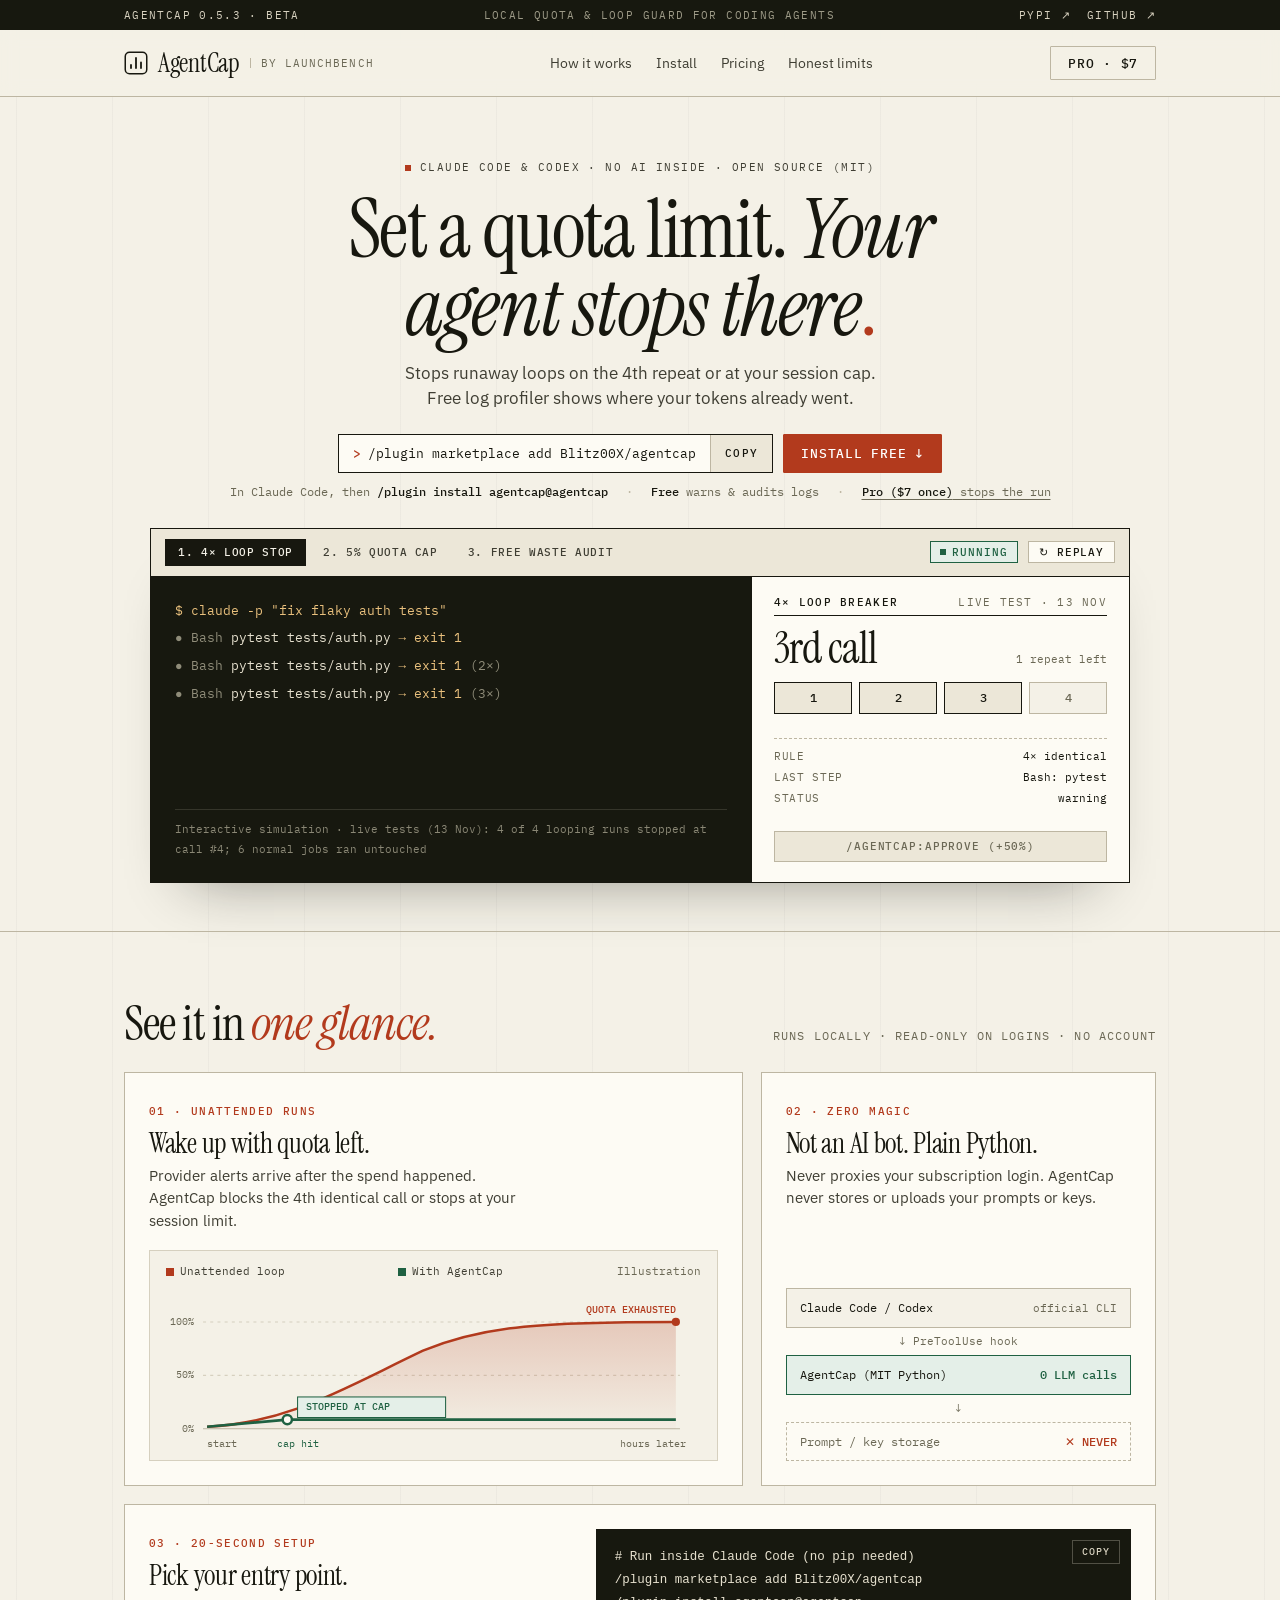
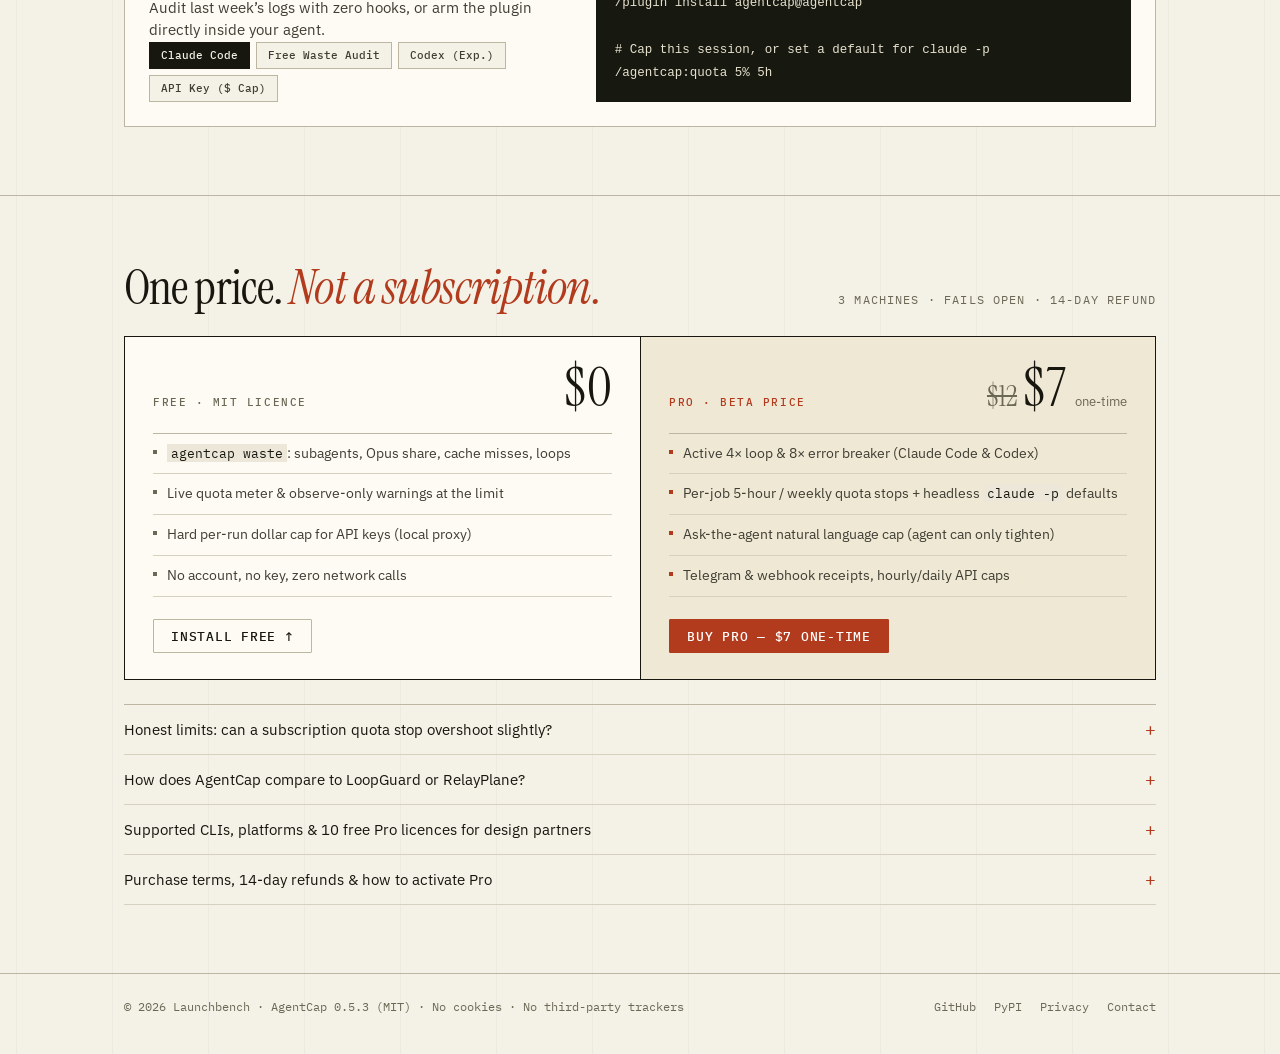
==== commit 4bf852da: "Site: new landing design (live 26 Nov 2026) - New page (index.html, landing.css, app.js) with an int" ====
--- a/landing/v2/index.html
+++ b/landing/v2/index.html
@@ -3,13 +3,13 @@
 <head>
 <meta charset="utf-8">
 <meta name="viewport" content="width=device-width, initial-scale=1">
-<title>AgentCap — See where your quota goes. Stop your agent before it burns it.</title>
-<meta name="description" content="An add-on for Claude Code and Codex. A free usage report shows what used your quota; Pro stops a job at its share of the quota or when it loops. No AI inside, MIT open source.">
+<title>AgentCap — Put a brake on Claude Code &amp; Codex</title>
+<meta name="description" content="Set a quota limit or stop looping agents on the 4th repeat. Free local log profiler shows where your tokens went. Zero AI inside, MIT open source.">
 <link rel="icon" href="data:image/svg+xml,%3Csvg xmlns='http://www.w3.org/2000/svg' viewBox='0 0 32 32'%3E%3Crect width='32' height='32' rx='6' fill='%2317170f'/%3E%3Cpath d='M9 23v-4M16 23V9M23 23v-7' stroke='%23f4f1e7' stroke-width='2.4' stroke-linecap='round'/%3E%3C/svg%3E">
-<link rel="stylesheet" href="landing.css?v=2026112707">
+<link rel="stylesheet" href="landing.css">
 <meta name="referrer" content="no-referrer">
-<meta property="og:title" content="AgentCap — See where your quota goes. Stop your agent before it burns it.">
-<meta property="og:description" content="An add-on for Claude Code and Codex: a free usage report, a per-job quota limit and a loop stop. No AI inside, MIT open source.">
+<meta property="og:title" content="AgentCap — Set a quota limit. Your agent stops there.">
+<meta property="og:description" content="Stops runaway Claude Code and Codex loops on the 4th repeat or at your quota cap. Free local log profiler. No AI inside, MIT open source.">
 <meta property="og:type" content="website">
 <meta name="theme-color" content="#f4f1e7">
 <link rel="canonical" href="https://agentcap.launchbench.studio/">
@@ -44,7 +44,7 @@
       <a href="#pricing">Pricing</a>
       <a href="#honest">Honest limits</a>
     </nav>
-    <a class="btn" href="#install">Install free</a>
+    <a class="btn btn-out" href="#pricing">Pro · $7</a>
   </div>
 </header>
 
@@ -52,43 +52,9 @@
   <!-- ACT 1: FOCAL HERO ON WARM PAPER -->
   <section class="hero">
     <div class="wrap">
-      <div class="hero-top">
-        <div class="kicker"><i></i>An add-on for Claude Code &amp; Codex</div>
-        <h1 class="h1-plain">See where your quota goes. <em>Stop your agent before it burns it<span class="dot">.</span></em></h1>
-        <div class="hm" id="heroMeter" aria-hidden="true">
-          <div class="hm-row"><span>Claude Code · 5-hour quota</span><span class="hm-n"><b id="hmNum">0%</b> used</span></div>
-          <div class="hm-track"><i class="hm-fill" id="hmFill"></i><span class="hm-lim"><em>Your limit · 30%</em></span></div>
-          <div class="hm-foot"><span class="hm-run">● Agent working…</span><span class="hm-stop">■ AgentCap stopped the job at 30%</span></div>
-        </div>
-      </div>
-
-      <div class="pillars">
-        <article class="pillar">
-          <div class="pillar-top"><span class="pillar-n">01</span><span class="pillar-tier free">Free</span></div>
-          <h2 class="pillar-h">Usage report</h2>
-          <p>Reads your local Claude Code and Codex logs and shows what used your quota: subagents, Opus, repeated calls, cache misses.</p>
-          <div class="pv" aria-hidden="true">
-            <div class="pvb"><span>Subagents</span><i class="w-72"></i></div>
-            <div class="pvb"><span>Opus</span><i class="w-54"></i></div>
-            <div class="pvb"><span>Repeats</span><i class="w-28"></i></div>
-          </div>
-        </article>
-        <article class="pillar">
-          <div class="pillar-top"><span class="pillar-n">02</span><span class="pillar-tier pro">Pro</span></div>
-          <h2 class="pillar-h">Quota limit</h2>
-          <p>Give a job a share, for example 10% of the 5-hour quota. When the job reaches it, AgentCap stops it.</p>
-          <div class="pv" aria-hidden="true">
-            <div class="pvq-track"><i class="pvq-pre"></i><i class="pvq-fill"></i><b class="pvq-pin"></b></div>
-            <div class="pvq-lbl"><span>5-hour quota</span><span>22% now → stops at <b class="acc">32%</b></span></div>
-          </div>
-        </article>
-        <article class="pillar">
-          <div class="pillar-top"><span class="pillar-n">03</span><span class="pillar-tier pro">Pro</span></div>
-          <h2 class="pillar-h">Loop stop</h2>
-          <p>If the agent repeats the same step 4 times in a row, or keeps failing, AgentCap stops it.</p>
-          <div class="pv pv-loop" aria-hidden="true"><span>1</span><span>2</span><span>3</span><span class="cut">4</span><em>stopped</em></div>
-        </article>
-      </div>
+      <div class="kicker"><i></i>Claude Code &amp; Codex · No AI inside · Open source (MIT)</div>
+      <h1>Set a quota limit. <em>Your agent stops there</em><span class="dot">.</span></h1>
+      <p class="hero-sub">Stops runaway loops on the 4th repeat or at your session cap. Free log profiler shows where your tokens already went.</p>
 
       <div class="action-row">
         <div class="cmd-bar">
@@ -98,22 +64,20 @@
         <a class="btn btn-accent" href="#install">Install Free ↓</a>
       </div>
       <div class="hero-meta">
-        <span>Paste it in Claude Code, then <b>/plugin install agentcap@agentcap</b></span>
+        <span>In Claude Code, then <b>/plugin install agentcap@agentcap</b></span>
         <span class="sep">·</span>
-        <span>No AI inside</span>
+        <span><b>Free</b> warns &amp; audits logs</span>
         <span class="sep">·</span>
-        <span>Open source (MIT)</span>
-        <span class="sep">·</span>
-        <span><a href="#pricing" class="is-1"><b>Pro $7 once</b></a></span>
+        <span><a href="#pricing" class="is-1"><b>Pro ($7 once)</b> stops the run</a></span>
       </div>
 
       <!-- LIVING STAGE: OLIVE-BLACK TERMINAL + CREAM RECEIPT HUD -->
       <div class="stage" aria-label="Interactive AgentCap live preview">
         <div class="stage-bar">
           <div class="stage-tabs" role="tablist">
-            <button class="st-tab" data-mode="waste">1. Usage report</button>
-            <button class="st-tab active" data-mode="quota">2. Quota limit</button>
-            <button class="st-tab" data-mode="loop">3. Loop stop</button>
+            <button class="st-tab active" data-mode="loop">1. 4× Loop Stop</button>
+            <button class="st-tab" data-mode="quota">2. 5% Quota Cap</button>
+            <button class="st-tab" data-mode="waste">3. Free Waste Audit</button>
           </div>
           <div class="stage-ctl">
             <span class="led" id="stage-led"><i></i><span id="stage-led-txt">WATCHING</span></span>
@@ -125,7 +89,7 @@
           <div class="stage-term">
             <div class="stream" id="stage-stream"></div>
             <div class="is-2">
-              Interactive simulation of the real hook. Quota and loop stops were tested live on Claude Pro and ChatGPT Plus, 13–14 Nov.
+              Interactive simulation · live tests (13 Nov): 4 of 4 looping runs stopped at call #4; 6 normal jobs ran untouched
             </div>
           </div>
 
@@ -311,6 +275,6 @@
   </div>
 </footer>
 
-<script defer src="app.js?v=2026112707"></script>
+<script defer src="app.js"></script>
 </body>
 </html>
--- a/landing/v2/landing.css
+++ b/landing/v2/landing.css
@@ -344,72 +344,3 @@
 .is-8{align-self:flex-start}
 .is-9{color:var(--accent)}
 .is-10{color:var(--accent);text-decoration:underline}
-
-/* plain three-part explainer (2026-11-26) */
-h1.h1-plain{max-width:22ch;font-size:clamp(2.5rem,4.6vw,3.9rem);line-height:1}
-.pillars{margin:30px auto 0;max-width:1010px;display:grid;grid-template-columns:repeat(3,1fr);gap:14px;text-align:left}
-.pillar{background:var(--card);border:1px solid var(--rule-dark);padding:18px 18px 16px;display:flex;flex-direction:column;gap:8px}
-.pillar-top{display:flex;justify-content:space-between;align-items:center}
-.pillar-n{font:400 11px/1 var(--mono);letter-spacing:0.12em;color:var(--muted)}
-.pillar-tier{font:500 10.5px/1 var(--mono);letter-spacing:0.12em;text-transform:uppercase;padding:5px 8px}
-.pillar-tier.free{background:var(--green-soft);color:var(--green)}
-.pillar-tier.pro{background:var(--accent-soft);color:var(--accent)}
-.pillar-h{margin:2px 0 0;font:400 30px/1.05 var(--serif);letter-spacing:-0.01em}
-.pillar p{margin:0;font-size:14.5px;line-height:1.5;color:var(--ink-2)}
-.pv{margin-top:auto;padding-top:12px;border-top:1px dashed var(--rule-dark)}
-.pvb{display:grid;grid-template-columns:78px 1fr;align-items:center;gap:8px;font:400 10.5px/1 var(--mono);color:var(--muted);text-transform:uppercase;letter-spacing:0.06em}
-.pvb + .pvb{margin-top:6px}
-.pvb i{display:block;height:8px;background:var(--ink)}
-.pvb i.w-72{width:72%}
-.pvb i.w-54{width:54%;background:var(--ink-2)}
-.pvb i.w-28{width:28%;background:var(--accent)}
-.pvq-track{position:relative;height:12px;margin-top:4px;background:var(--paper-deep);border:1px solid var(--rule-dark)}
-.pvq-pre{position:absolute;top:0;bottom:0;left:0;width:22%;background:var(--rule-dark)}
-.pvq-fill{position:absolute;top:0;bottom:0;left:22%;width:10%;background:var(--accent)}
-.pvq-pin{position:absolute;top:-6px;bottom:-6px;left:32%;width:2px;background:var(--ink)}
-.pvq-lbl{margin-top:9px;display:flex;justify-content:space-between;gap:8px;font:400 10.5px/1.2 var(--mono);color:var(--muted);text-transform:uppercase;letter-spacing:0.05em}
-.pvq-lbl .acc{color:var(--accent);font-weight:500}
-.pv-loop{display:flex;gap:6px;align-items:center}
-.pv-loop span{width:30px;height:30px;display:inline-flex;align-items:center;justify-content:center;border:1px solid var(--rule-dark);font:500 12px/1 var(--mono);color:var(--ink-2)}
-.pv-loop span.cut{background:var(--accent);border-color:var(--accent);color:#fff;text-decoration:line-through}
-.pv-loop em{margin-left:6px;font:500 10.5px/1 var(--mono);font-style:normal;color:var(--accent);text-transform:uppercase;letter-spacing:0.08em}
-.hero .action-row{margin-top:28px}
-@media(max-width:880px){
-  .pillars{grid-template-columns:1fr;max-width:540px}
-  .pillar-h{font-size:26px}
-}
-@media(min-width:881px){
-  h1.h1-plain{max-width:36ch}
-  h1.h1-plain em{display:block}
-}
-
-/* hero quota meter: fills to the 30% limit and AgentCap stops it (2026-11-27) */
-.hero{padding-top:0}
-.hero-top{padding:clamp(34px,4.8vw,56px) 0 0}
-.hm{margin:26px auto 0;max-width:640px;text-align:left}
-.hm-row,.hm-foot{display:flex;justify-content:space-between;align-items:baseline;gap:10px;font:400 11px/1.2 var(--mono);letter-spacing:0.08em;text-transform:uppercase;color:var(--muted)}
-.hm-n b{font:500 15px/1 var(--mono);color:var(--ink);letter-spacing:0.02em}
-.hm-track{position:relative;height:16px;margin:8px 0 9px;background:var(--paper-deep);border:1px solid var(--rule-dark)}
-.hm-fill{position:absolute;top:0;bottom:0;left:0;width:0;background:var(--ink-2)}
-.hm-lim{position:absolute;top:-7px;bottom:-7px;left:30%;border-left:2px dashed var(--ink)}
-.hm-lim em{position:absolute;bottom:100%;left:-1px;margin-bottom:4px;white-space:nowrap;font:500 10.5px/1 var(--mono);font-style:normal;letter-spacing:0.08em;text-transform:uppercase;color:var(--ink);background:var(--paper);padding:2px 0}
-.hm-row{margin-top:18px}
-.hm-run{color:var(--green)}
-.hm-stop{opacity:0;color:#fff;background:var(--accent);padding:4px 7px;font-weight:500;transform:translateY(-3px);transition:opacity .15s,transform .15s}
-.hm.hit .hm-fill{background:var(--accent)}
-.hm.hit .hm-lim{border-left:2px solid var(--accent)}
-.hm.hit .hm-lim em{color:var(--accent)}
-.hm.hit .hm-n b{color:var(--accent)}
-.hm.hit .hm-run{opacity:0}
-.hm.hit .hm-stop{opacity:1;transform:none}
-.hm.hit .hm-track{animation:hm-jolt .35s}
-@keyframes hm-jolt{0%{transform:translateX(0)}20%{transform:translateX(7px)}45%{transform:translateX(-4px)}70%{transform:translateX(2px)}100%{transform:none}}
-@media(max-width:880px){ .hm-row,.hm-foot{font-size:10px} .hm-stop{white-space:nowrap} }
-.hm-track{height:22px;margin:8px 0 26px}
-.hm-lim em{bottom:auto;top:100%;margin:5px 0 0 6px;background:none}
-.hm-foot{display:grid;justify-items:end;margin-top:-17px}
-.hm-foot > span{grid-area:1/1}
-@media(max-width:880px){ .hm-foot{margin-top:0} .hm-track{margin-bottom:24px} }
-.hm-foot{margin-top:0;display:flex;justify-content:flex-end;position:relative;height:20px}
-.hm-foot > span{position:absolute;right:0;top:0}
-.hm-track{margin-bottom:24px}
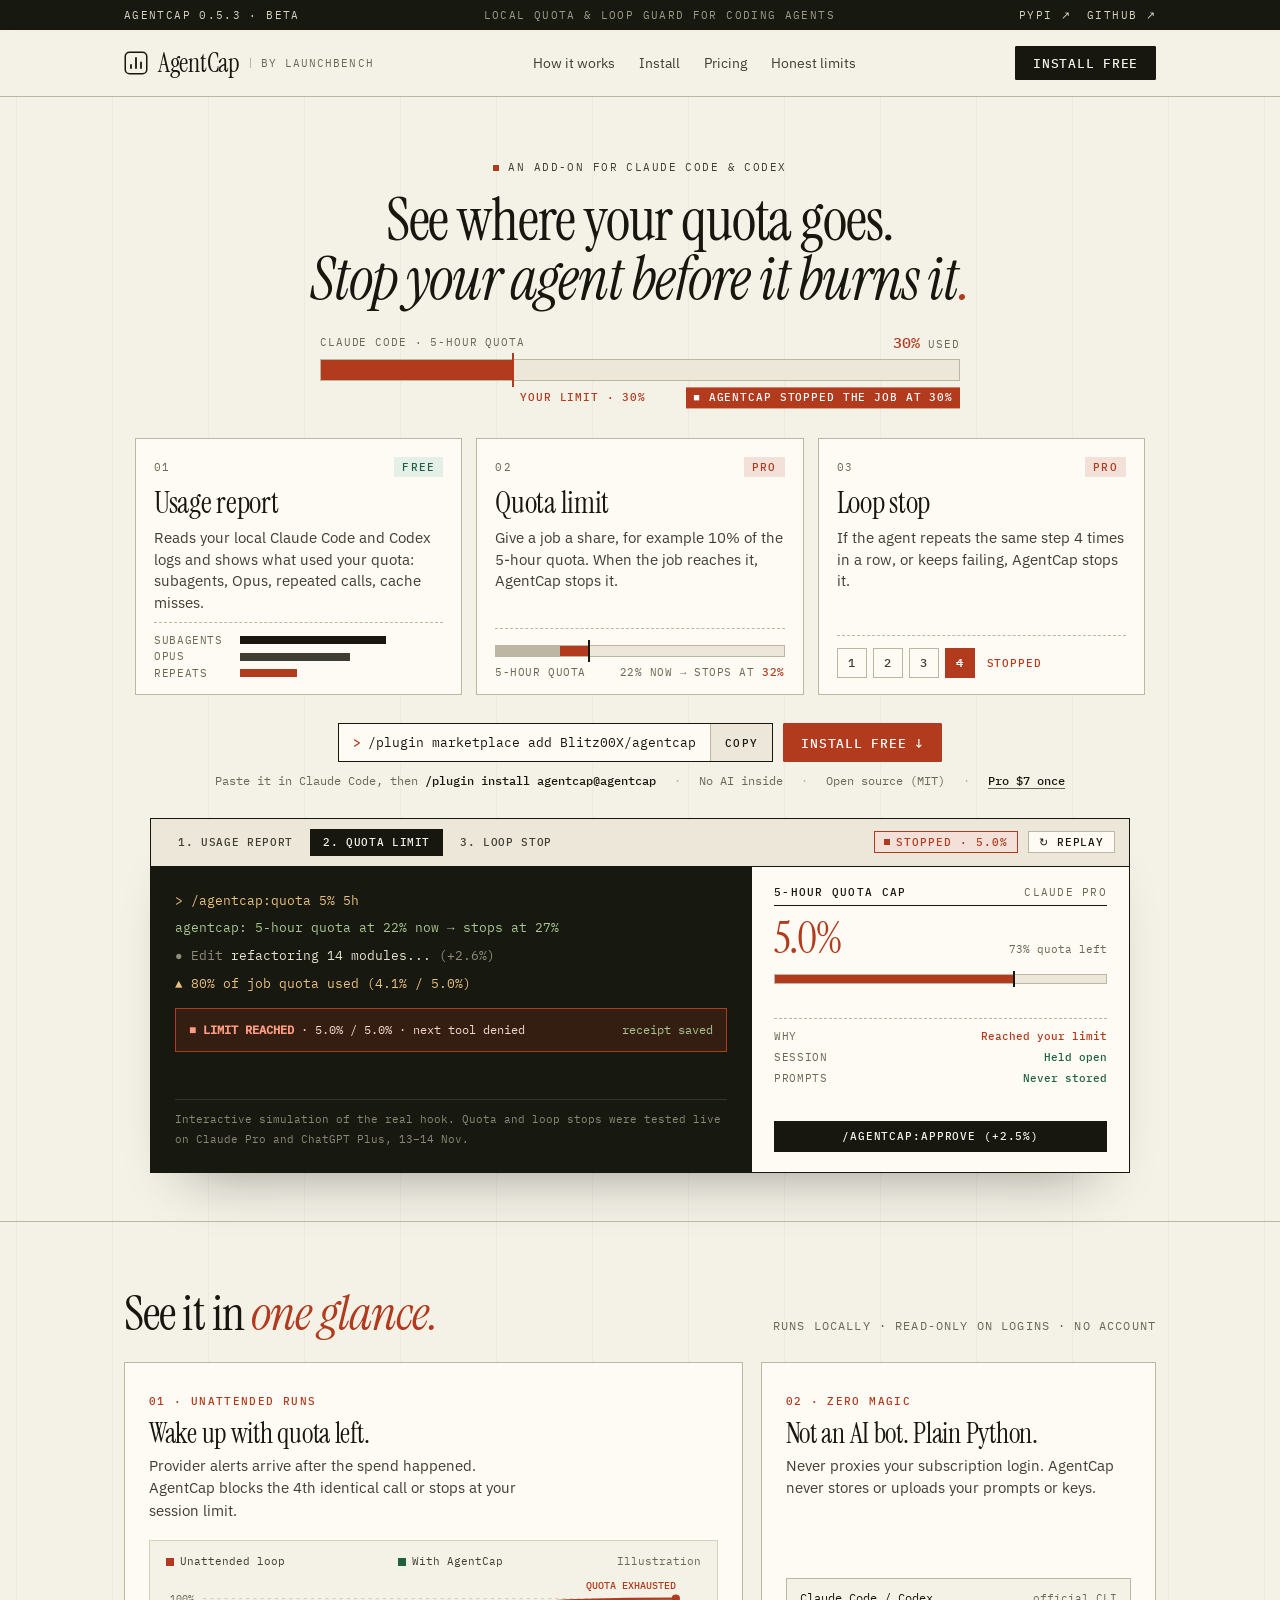
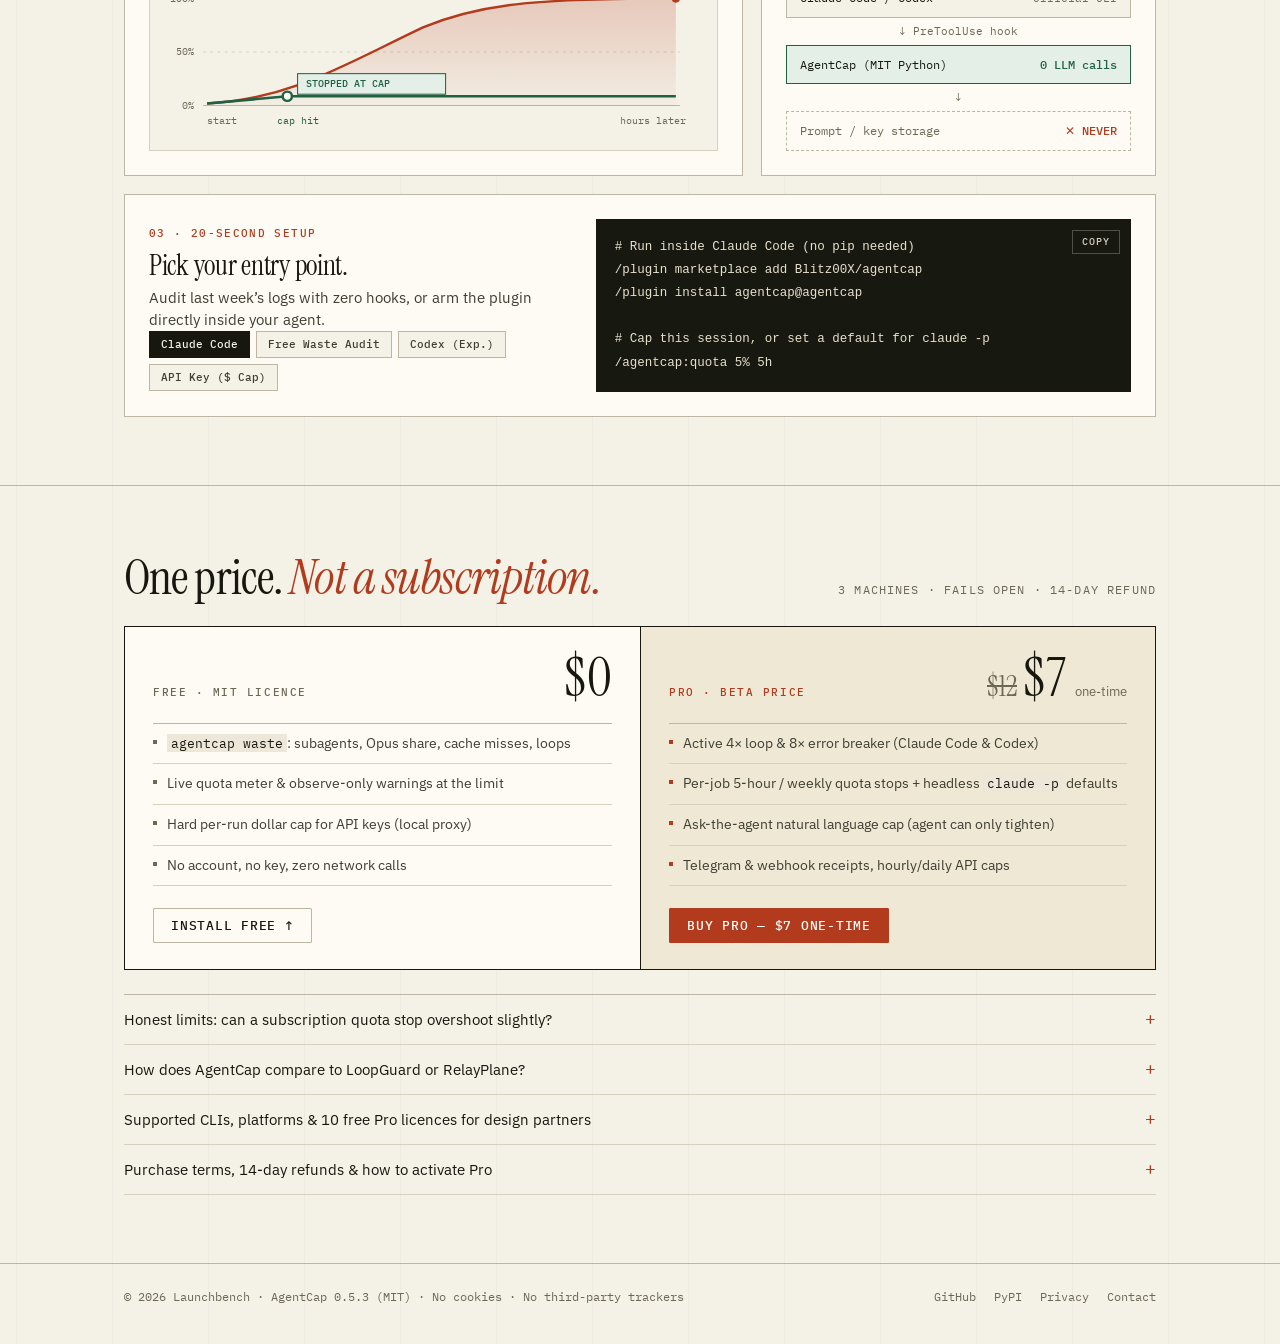
==== commit 26e4be83: "Site: landing clean-up after review - Quota demo receipt: 22% used + 5% job cap leaves 73%, not "95%" ====
--- a/landing/v2/index.html
+++ b/landing/v2/index.html
@@ -3,13 +3,13 @@
 <head>
 <meta charset="utf-8">
 <meta name="viewport" content="width=device-width, initial-scale=1">
-<title>AgentCap — Put a brake on Claude Code &amp; Codex</title>
-<meta name="description" content="Set a quota limit or stop looping agents on the 4th repeat. Free local log profiler shows where your tokens went. Zero AI inside, MIT open source.">
+<title>AgentCap — See where your quota goes. Stop your agent before it burns it.</title>
+<meta name="description" content="An add-on for Claude Code and Codex. A free usage report shows what used your quota; Pro stops a job at its share of the quota or when it loops. No AI inside, MIT open source.">
 <link rel="icon" href="data:image/svg+xml,%3Csvg xmlns='http://www.w3.org/2000/svg' viewBox='0 0 32 32'%3E%3Crect width='32' height='32' rx='6' fill='%2317170f'/%3E%3Cpath d='M9 23v-4M16 23V9M23 23v-7' stroke='%23f4f1e7' stroke-width='2.4' stroke-linecap='round'/%3E%3C/svg%3E">
-<link rel="stylesheet" href="landing.css">
+<link rel="stylesheet" href="landing.css?v=2026112708">
 <meta name="referrer" content="no-referrer">
-<meta property="og:title" content="AgentCap — Set a quota limit. Your agent stops there.">
-<meta property="og:description" content="Stops runaway Claude Code and Codex loops on the 4th repeat or at your quota cap. Free local log profiler. No AI inside, MIT open source.">
+<meta property="og:title" content="AgentCap — See where your quota goes. Stop your agent before it burns it.">
+<meta property="og:description" content="An add-on for Claude Code and Codex: a free usage report, a per-job quota limit and a loop stop. No AI inside, MIT open source.">
 <meta property="og:type" content="website">
 <meta name="theme-color" content="#f4f1e7">
 <link rel="canonical" href="https://agentcap.launchbench.studio/">
@@ -44,7 +44,7 @@
       <a href="#pricing">Pricing</a>
       <a href="#honest">Honest limits</a>
     </nav>
-    <a class="btn btn-out" href="#pricing">Pro · $7</a>
+    <a class="btn" href="#install">Install free</a>
   </div>
 </header>
 
@@ -52,9 +52,43 @@
   <!-- ACT 1: FOCAL HERO ON WARM PAPER -->
   <section class="hero">
     <div class="wrap">
-      <div class="kicker"><i></i>Claude Code &amp; Codex · No AI inside · Open source (MIT)</div>
-      <h1>Set a quota limit. <em>Your agent stops there</em><span class="dot">.</span></h1>
-      <p class="hero-sub">Stops runaway loops on the 4th repeat or at your session cap. Free log profiler shows where your tokens already went.</p>
+      <div class="hero-top">
+        <div class="kicker"><i></i>An add-on for Claude Code &amp; Codex</div>
+        <h1 class="h1-plain">See where your quota goes. <em>Stop your agent before it burns it<span class="dot">.</span></em></h1>
+        <div class="hm" id="heroMeter" aria-hidden="true">
+          <div class="hm-row"><span>Claude Code · 5-hour quota</span><span class="hm-n"><b id="hmNum">0%</b> used</span></div>
+          <div class="hm-track"><i class="hm-fill" id="hmFill"></i><span class="hm-lim"><em>Your limit · 30%</em></span></div>
+          <div class="hm-foot"><span class="hm-run">● Agent working…</span><span class="hm-stop">■ AgentCap stopped the job at 30%</span></div>
+        </div>
+      </div>
+
+      <div class="pillars">
+        <article class="pillar">
+          <div class="pillar-top"><span class="pillar-n">01</span><span class="pillar-tier free">Free</span></div>
+          <h2 class="pillar-h">Usage report</h2>
+          <p>Reads your local Claude Code and Codex logs and shows what used your quota: subagents, Opus, repeated calls, cache misses.</p>
+          <div class="pv" aria-hidden="true">
+            <div class="pvb"><span>Subagents</span><i class="w-72"></i></div>
+            <div class="pvb"><span>Opus</span><i class="w-54"></i></div>
+            <div class="pvb"><span>Repeats</span><i class="w-28"></i></div>
+          </div>
+        </article>
+        <article class="pillar">
+          <div class="pillar-top"><span class="pillar-n">02</span><span class="pillar-tier pro">Pro</span></div>
+          <h2 class="pillar-h">Quota limit</h2>
+          <p>Give a job a share, for example 10% of the 5-hour quota. When the job reaches it, AgentCap stops it.</p>
+          <div class="pv" aria-hidden="true">
+            <div class="pvq-track"><i class="pvq-pre"></i><i class="pvq-fill"></i><b class="pvq-pin"></b></div>
+            <div class="pvq-lbl"><span>5-hour quota</span><span>22% now → stops at <b class="acc">32%</b></span></div>
+          </div>
+        </article>
+        <article class="pillar">
+          <div class="pillar-top"><span class="pillar-n">03</span><span class="pillar-tier pro">Pro</span></div>
+          <h2 class="pillar-h">Loop stop</h2>
+          <p>If the agent repeats the same step 4 times in a row, or keeps failing, AgentCap stops it.</p>
+          <div class="pv pv-loop" aria-hidden="true"><span>1</span><span>2</span><span>3</span><span class="cut">4</span><em>stopped</em></div>
+        </article>
+      </div>
 
       <div class="action-row">
         <div class="cmd-bar">
@@ -64,20 +98,22 @@
         <a class="btn btn-accent" href="#install">Install Free ↓</a>
       </div>
       <div class="hero-meta">
-        <span>In Claude Code, then <b>/plugin install agentcap@agentcap</b></span>
+        <span>Paste it in Claude Code, then <b>/plugin install agentcap@agentcap</b></span>
         <span class="sep">·</span>
-        <span><b>Free</b> warns &amp; audits logs</span>
+        <span>No AI inside</span>
         <span class="sep">·</span>
-        <span><a href="#pricing" class="is-1"><b>Pro ($7 once)</b> stops the run</a></span>
+        <span>Open source (MIT)</span>
+        <span class="sep">·</span>
+        <span><a href="#pricing" class="is-1"><b>Pro $7 once</b></a></span>
       </div>
 
       <!-- LIVING STAGE: OLIVE-BLACK TERMINAL + CREAM RECEIPT HUD -->
       <div class="stage" aria-label="Interactive AgentCap live preview">
         <div class="stage-bar">
           <div class="stage-tabs" role="tablist">
-            <button class="st-tab active" data-mode="loop">1. 4× Loop Stop</button>
-            <button class="st-tab" data-mode="quota">2. 5% Quota Cap</button>
-            <button class="st-tab" data-mode="waste">3. Free Waste Audit</button>
+            <button class="st-tab" data-mode="waste">1. Usage report</button>
+            <button class="st-tab active" data-mode="quota">2. Quota limit</button>
+            <button class="st-tab" data-mode="loop">3. Loop stop</button>
           </div>
           <div class="stage-ctl">
             <span class="led" id="stage-led"><i></i><span id="stage-led-txt">WATCHING</span></span>
@@ -89,7 +125,7 @@
           <div class="stage-term">
             <div class="stream" id="stage-stream"></div>
             <div class="is-2">
-              Interactive simulation · live tests (13 Nov): 4 of 4 looping runs stopped at call #4; 6 normal jobs ran untouched
+              Interactive simulation of the real hook. Quota and loop stops were tested live on Claude Pro and ChatGPT Plus, 13–14 Nov.
             </div>
           </div>
 
@@ -134,7 +170,7 @@
               <span><i class="sq is-4"></i>With AgentCap</span>
               <span class="is-5">Illustration</span>
             </div>
-            <svg viewBox="0 0 520 154" width="100%" height="auto" role="img" aria-label="Illustrative quota burn comparison chart">
+            <svg viewBox="0 0 520 154" width="100%" role="img" aria-label="Illustrative quota burn comparison chart">
               <defs>
                 <linearGradient id="paperRed" x1="0" y1="0" x2="0" y2="1">
                   <stop offset="0%" stop-color="#b23a1d" stop-opacity="0.22"/>
@@ -275,6 +311,6 @@
   </div>
 </footer>
 
-<script defer src="app.js"></script>
+<script defer src="app.js?v=2026112708"></script>
 </body>
 </html>
--- a/landing/v2/landing.css
+++ b/landing/v2/landing.css
@@ -344,3 +344,67 @@
 .is-8{align-self:flex-start}
 .is-9{color:var(--accent)}
 .is-10{color:var(--accent);text-decoration:underline}
+
+/* plain three-part explainer (2026-11-26) */
+h1.h1-plain{max-width:22ch;font-size:clamp(2.5rem,4.6vw,3.9rem);line-height:1}
+.pillars{margin:30px auto 0;max-width:1010px;display:grid;grid-template-columns:repeat(3,1fr);gap:14px;text-align:left}
+.pillar{background:var(--card);border:1px solid var(--rule-dark);padding:18px 18px 16px;display:flex;flex-direction:column;gap:8px}
+.pillar-top{display:flex;justify-content:space-between;align-items:center}
+.pillar-n{font:400 11px/1 var(--mono);letter-spacing:0.12em;color:var(--muted)}
+.pillar-tier{font:500 10.5px/1 var(--mono);letter-spacing:0.12em;text-transform:uppercase;padding:5px 8px}
+.pillar-tier.free{background:var(--green-soft);color:var(--green)}
+.pillar-tier.pro{background:var(--accent-soft);color:var(--accent)}
+.pillar-h{margin:2px 0 0;font:400 30px/1.05 var(--serif);letter-spacing:-0.01em}
+.pillar p{margin:0;font-size:14.5px;line-height:1.5;color:var(--ink-2)}
+.pv{margin-top:auto;padding-top:12px;border-top:1px dashed var(--rule-dark)}
+.pvb{display:grid;grid-template-columns:78px 1fr;align-items:center;gap:8px;font:400 10.5px/1 var(--mono);color:var(--muted);text-transform:uppercase;letter-spacing:0.06em}
+.pvb + .pvb{margin-top:6px}
+.pvb i{display:block;height:8px;background:var(--ink)}
+.pvb i.w-72{width:72%}
+.pvb i.w-54{width:54%;background:var(--ink-2)}
+.pvb i.w-28{width:28%;background:var(--accent)}
+.pvq-track{position:relative;height:12px;margin-top:4px;background:var(--paper-deep);border:1px solid var(--rule-dark)}
+.pvq-pre{position:absolute;top:0;bottom:0;left:0;width:22%;background:var(--rule-dark)}
+.pvq-fill{position:absolute;top:0;bottom:0;left:22%;width:10%;background:var(--accent)}
+.pvq-pin{position:absolute;top:-6px;bottom:-6px;left:32%;width:2px;background:var(--ink)}
+.pvq-lbl{margin-top:9px;display:flex;justify-content:space-between;gap:8px;font:400 10.5px/1.2 var(--mono);color:var(--muted);text-transform:uppercase;letter-spacing:0.05em}
+.pvq-lbl .acc{color:var(--accent);font-weight:500}
+.pv-loop{display:flex;gap:6px;align-items:center}
+.pv-loop span{width:30px;height:30px;display:inline-flex;align-items:center;justify-content:center;border:1px solid var(--rule-dark);font:500 12px/1 var(--mono);color:var(--ink-2)}
+.pv-loop span.cut{background:var(--accent);border-color:var(--accent);color:#fff;text-decoration:line-through}
+.pv-loop em{margin-left:6px;font:500 10.5px/1 var(--mono);font-style:normal;color:var(--accent);text-transform:uppercase;letter-spacing:0.08em}
+.hero .action-row{margin-top:28px}
+@media(max-width:880px){
+  .pillars{grid-template-columns:1fr;max-width:540px}
+  .pillar-h{font-size:26px}
+}
+@media(min-width:881px){
+  h1.h1-plain{max-width:36ch}
+  h1.h1-plain em{display:block}
+}
+
+/* hero quota meter: fills to the 30% limit and AgentCap stops it (2026-11-27) */
+.hero{padding-top:0}
+.hero-top{padding:clamp(34px,4.8vw,56px) 0 0}
+.hm{margin:26px auto 0;max-width:640px;text-align:left}
+.hm-row,.hm-foot{display:flex;justify-content:space-between;align-items:center;gap:10px;font:400 11px/1.2 var(--mono);letter-spacing:0.08em;text-transform:uppercase;color:var(--muted)}
+.hm-n b{font:500 15px/1 var(--mono);color:var(--ink);letter-spacing:0.02em}
+.hm-track{position:relative;height:22px;margin:8px 0 0;background:var(--paper-deep);border:1px solid var(--rule-dark)}
+.hm-fill{position:absolute;top:0;bottom:0;left:0;width:0;background:var(--ink-2)}
+.hm-lim{position:absolute;top:-7px;bottom:-7px;left:30%;border-left:2px dashed var(--ink)}
+.hm-lim em{position:absolute;top:100%;left:6px;margin-top:5px;white-space:nowrap;font:500 10.5px/1 var(--mono);font-style:normal;letter-spacing:0.08em;text-transform:uppercase;color:var(--ink)}
+.hm-row{margin-top:18px}
+/* foot sits on the limit label line on desktop, on its own line on mobile */
+.hm-foot{position:relative;height:20px;margin-top:7px}
+.hm-foot > span{position:absolute;right:0;top:50%;translate:0 -50%}
+.hm-run{color:var(--green)}
+.hm-stop{opacity:0;color:#fff;background:var(--accent);padding:4px 7px;font-weight:500;transform:translateY(-3px);transition:opacity .15s,transform .15s}
+.hm.hit .hm-fill{background:var(--accent)}
+.hm.hit .hm-lim{border-left:2px solid var(--accent)}
+.hm.hit .hm-lim em{color:var(--accent)}
+.hm.hit .hm-n b{color:var(--accent)}
+.hm.hit .hm-run{opacity:0}
+.hm.hit .hm-stop{opacity:1;transform:none}
+.hm.hit .hm-track{animation:hm-jolt .35s}
+@keyframes hm-jolt{0%{transform:translateX(0)}20%{transform:translateX(7px)}45%{transform:translateX(-4px)}70%{transform:translateX(2px)}100%{transform:none}}
+@media(max-width:880px){ .hm-row,.hm-foot{font-size:10px} .hm-stop{white-space:nowrap} .hm-foot{margin-top:30px} }
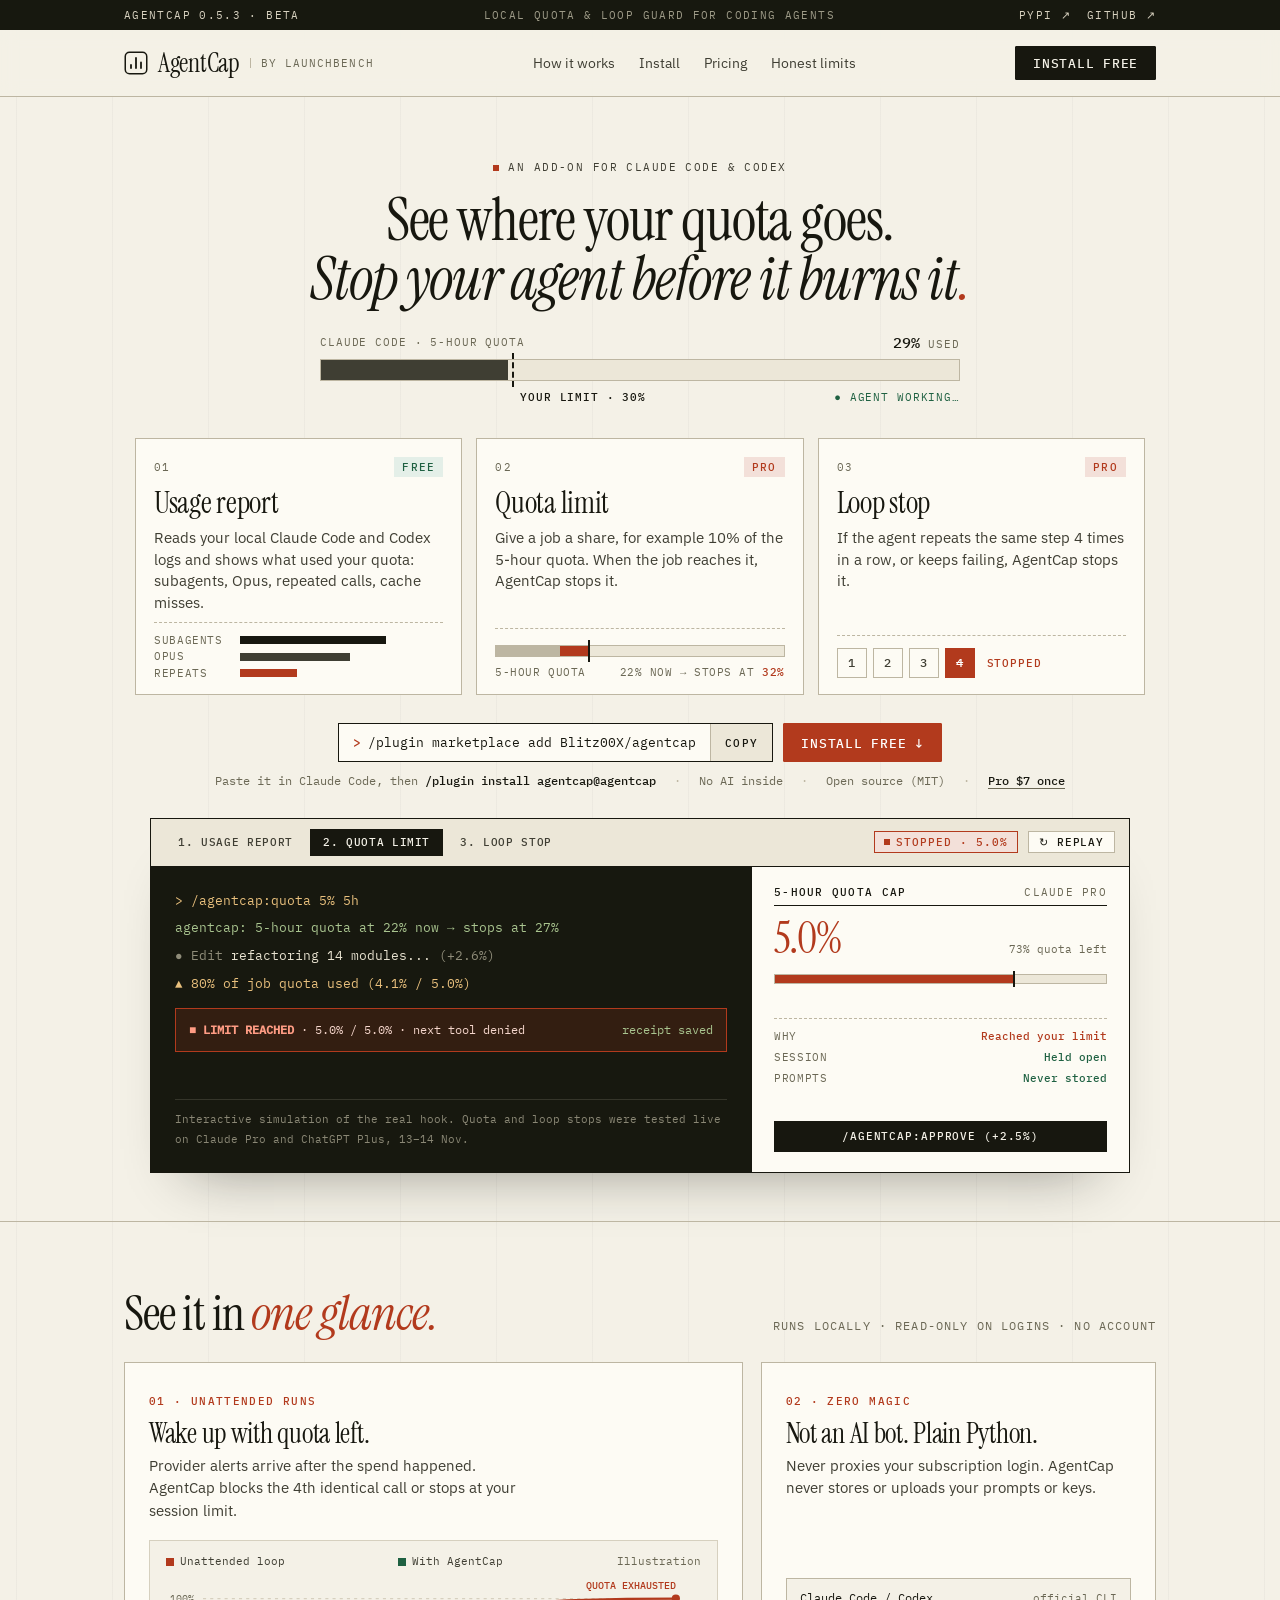
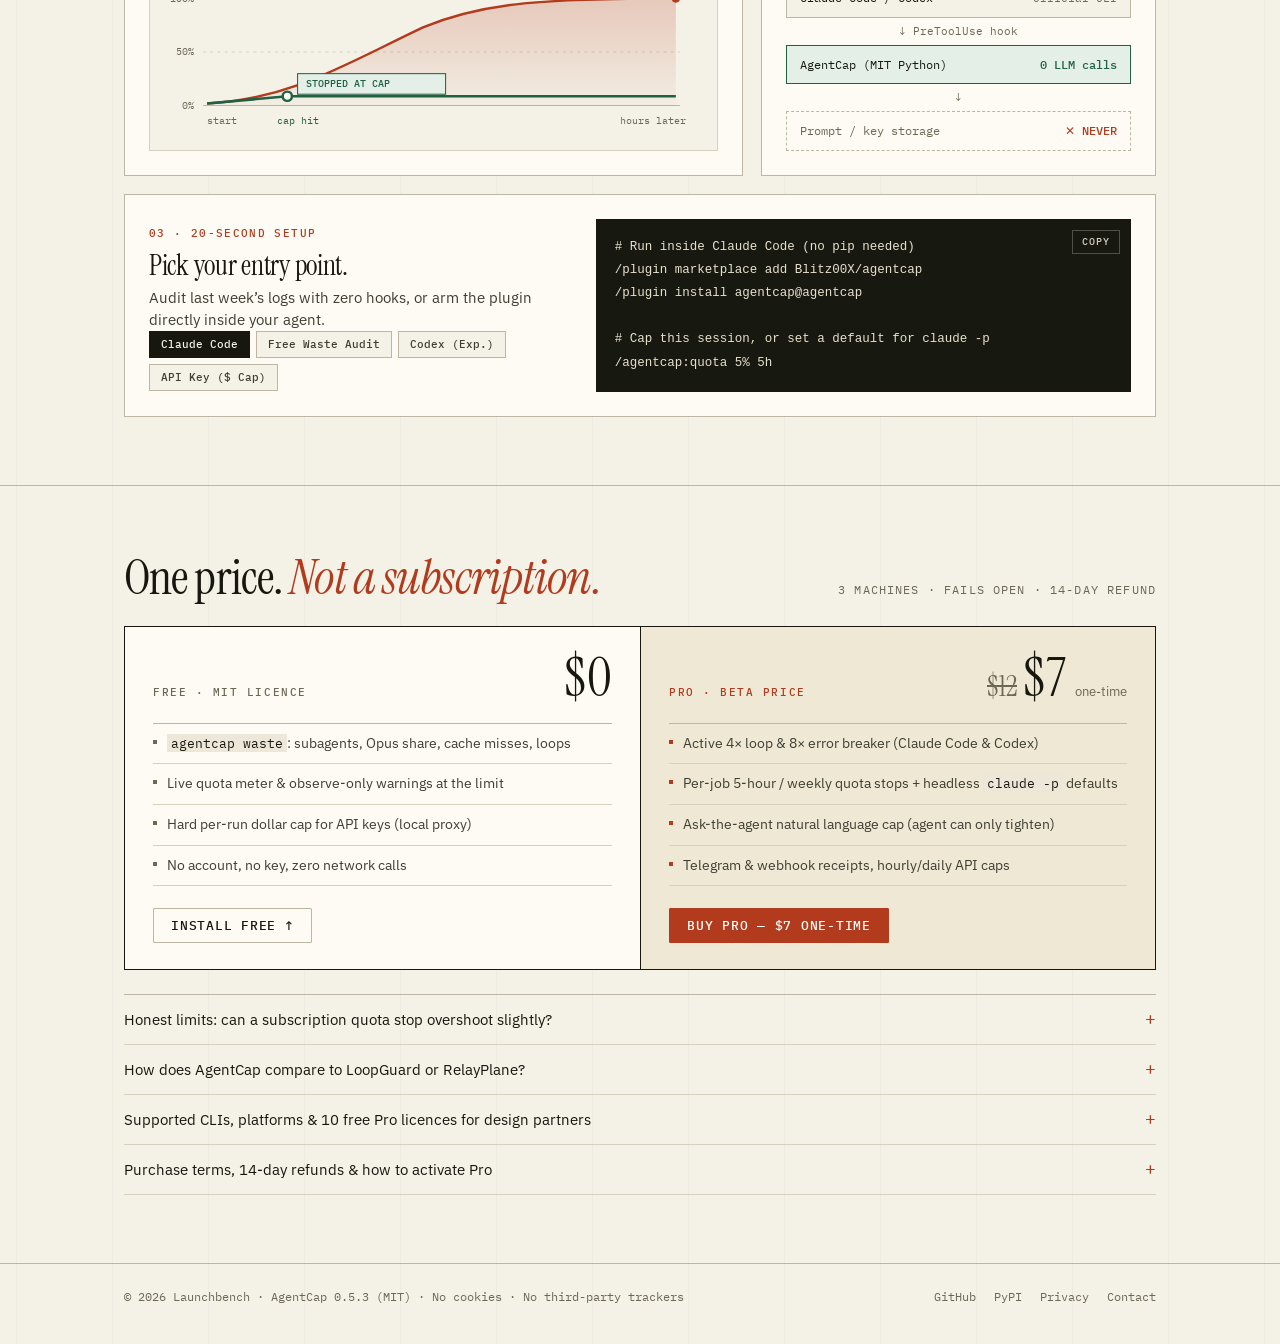
==== commit b33fc190: "Site: free waste command is uvx, nothing installed (live 27 Nov 2026) - Waste install tab and demo c" ====
--- a/landing/v2/index.html
+++ b/landing/v2/index.html
@@ -6,7 +6,7 @@
 <title>AgentCap — See where your quota goes. Stop your agent before it burns it.</title>
 <meta name="description" content="An add-on for Claude Code and Codex. A free usage report shows what used your quota; Pro stops a job at its share of the quota or when it loops. No AI inside, MIT open source.">
 <link rel="icon" href="data:image/svg+xml,%3Csvg xmlns='http://www.w3.org/2000/svg' viewBox='0 0 32 32'%3E%3Crect width='32' height='32' rx='6' fill='%2317170f'/%3E%3Cpath d='M9 23v-4M16 23V9M23 23v-7' stroke='%23f4f1e7' stroke-width='2.4' stroke-linecap='round'/%3E%3C/svg%3E">
-<link rel="stylesheet" href="landing.css?v=2026112708">
+<link rel="stylesheet" href="landing.css?v=2026112709">
 <meta name="referrer" content="no-referrer">
 <meta property="og:title" content="AgentCap — See where your quota goes. Stop your agent before it burns it.">
 <meta property="og:description" content="An add-on for Claude Code and Codex: a free usage report, a per-job quota limit and a loop stop. No AI inside, MIT open source.">
@@ -311,6 +311,6 @@
   </div>
 </footer>
 
-<script defer src="app.js?v=2026112708"></script>
+<script defer src="app.js?v=2026112709"></script>
 </body>
 </html>
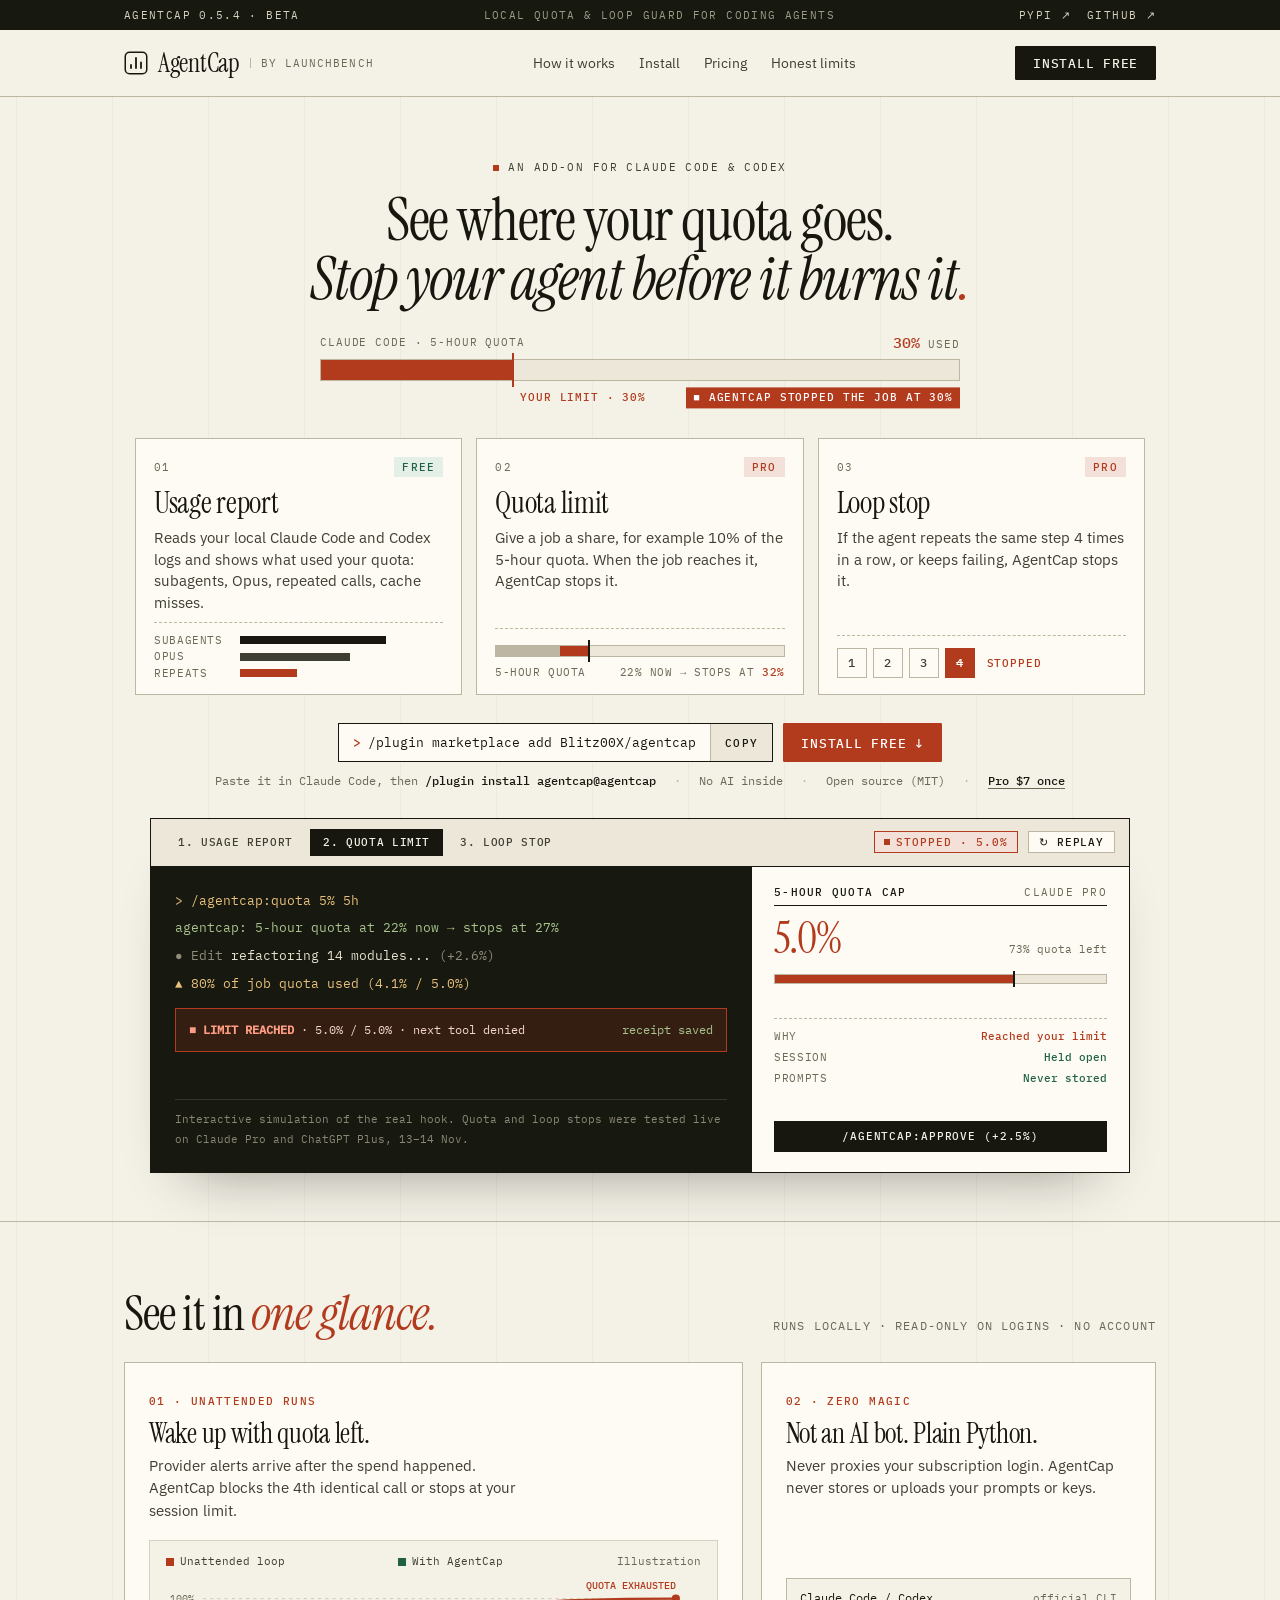
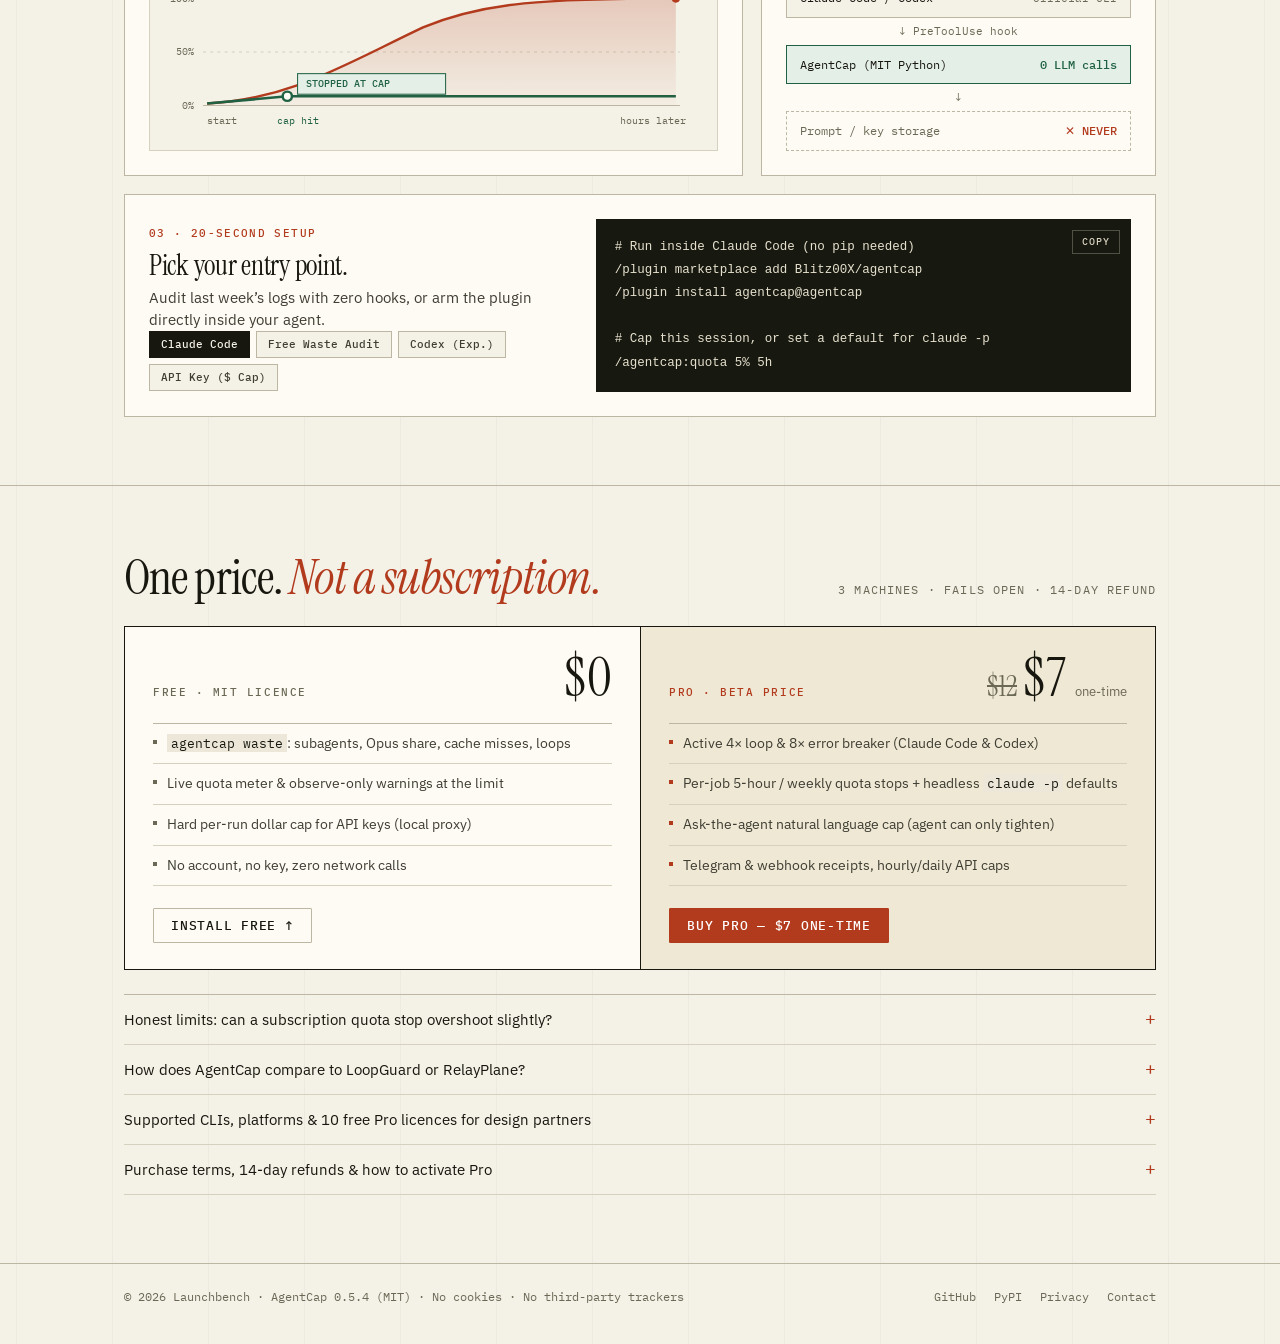
==== commit d406e3e6: "0.5.4: agentcap fixes, waste "where it went", counting fixes - agentcap fixes (new, Free, Claude Cod" ====
--- a/landing/v2/index.html
+++ b/landing/v2/index.html
@@ -19,7 +19,7 @@
 
 <div class="topline">
   <div class="wrap topline-in">
-    <span>AgentCap 0.5.3 · beta</span>
+    <span>AgentCap 0.5.4 · beta</span>
     <span class="topline-mid">Local quota &amp; loop guard for coding agents</span>
     <span class="topline-links">
       <a href="https://pypi.org/project/agentcap-cli/">PyPI ↗</a>
@@ -301,7 +301,7 @@
 
 <footer>
   <div class="wrap foot">
-    <span>© 2026 Launchbench · AgentCap 0.5.3 (MIT) · No cookies · No third-party trackers</span>
+    <span>© 2026 Launchbench · AgentCap 0.5.4 (MIT) · No cookies · No third-party trackers</span>
     <div class="foot-links">
       <a href="https://github.com/Blitz00X/agentcap">GitHub</a>
       <a href="https://pypi.org/project/agentcap-cli/">PyPI</a>
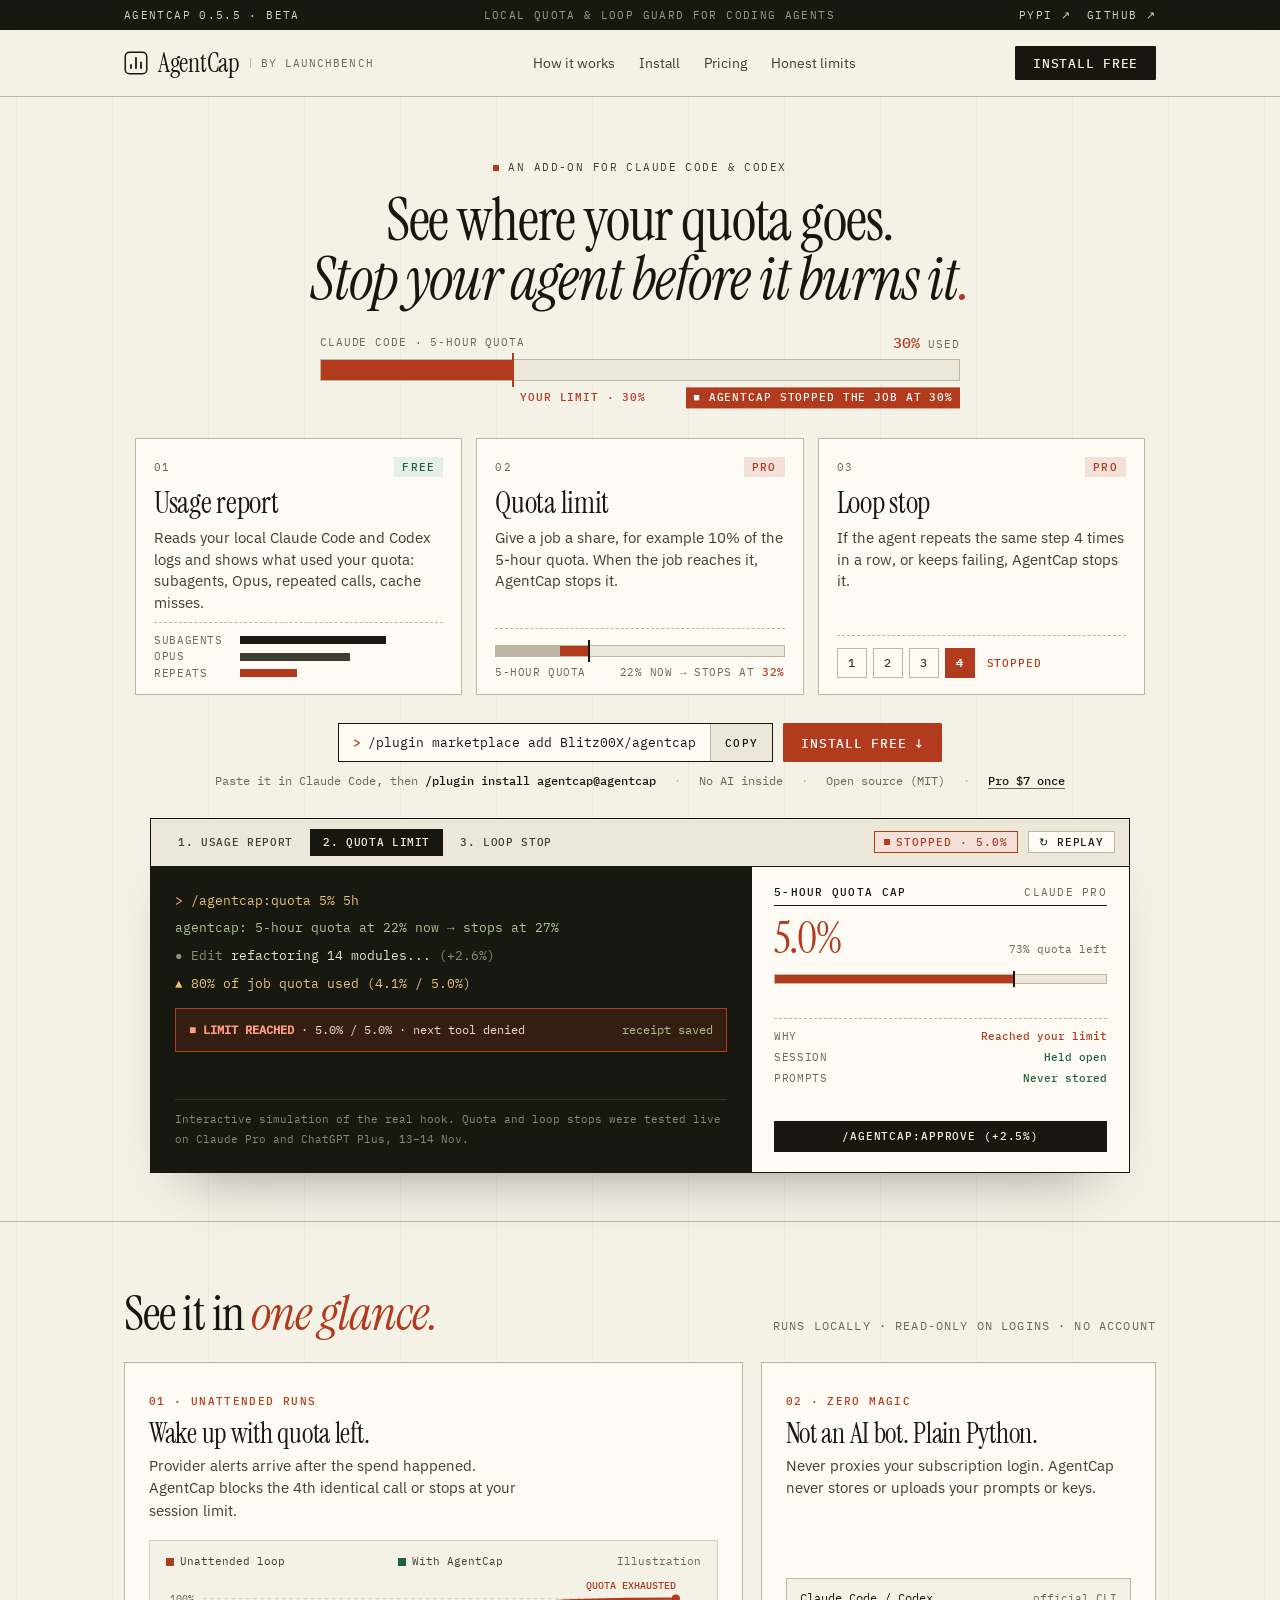
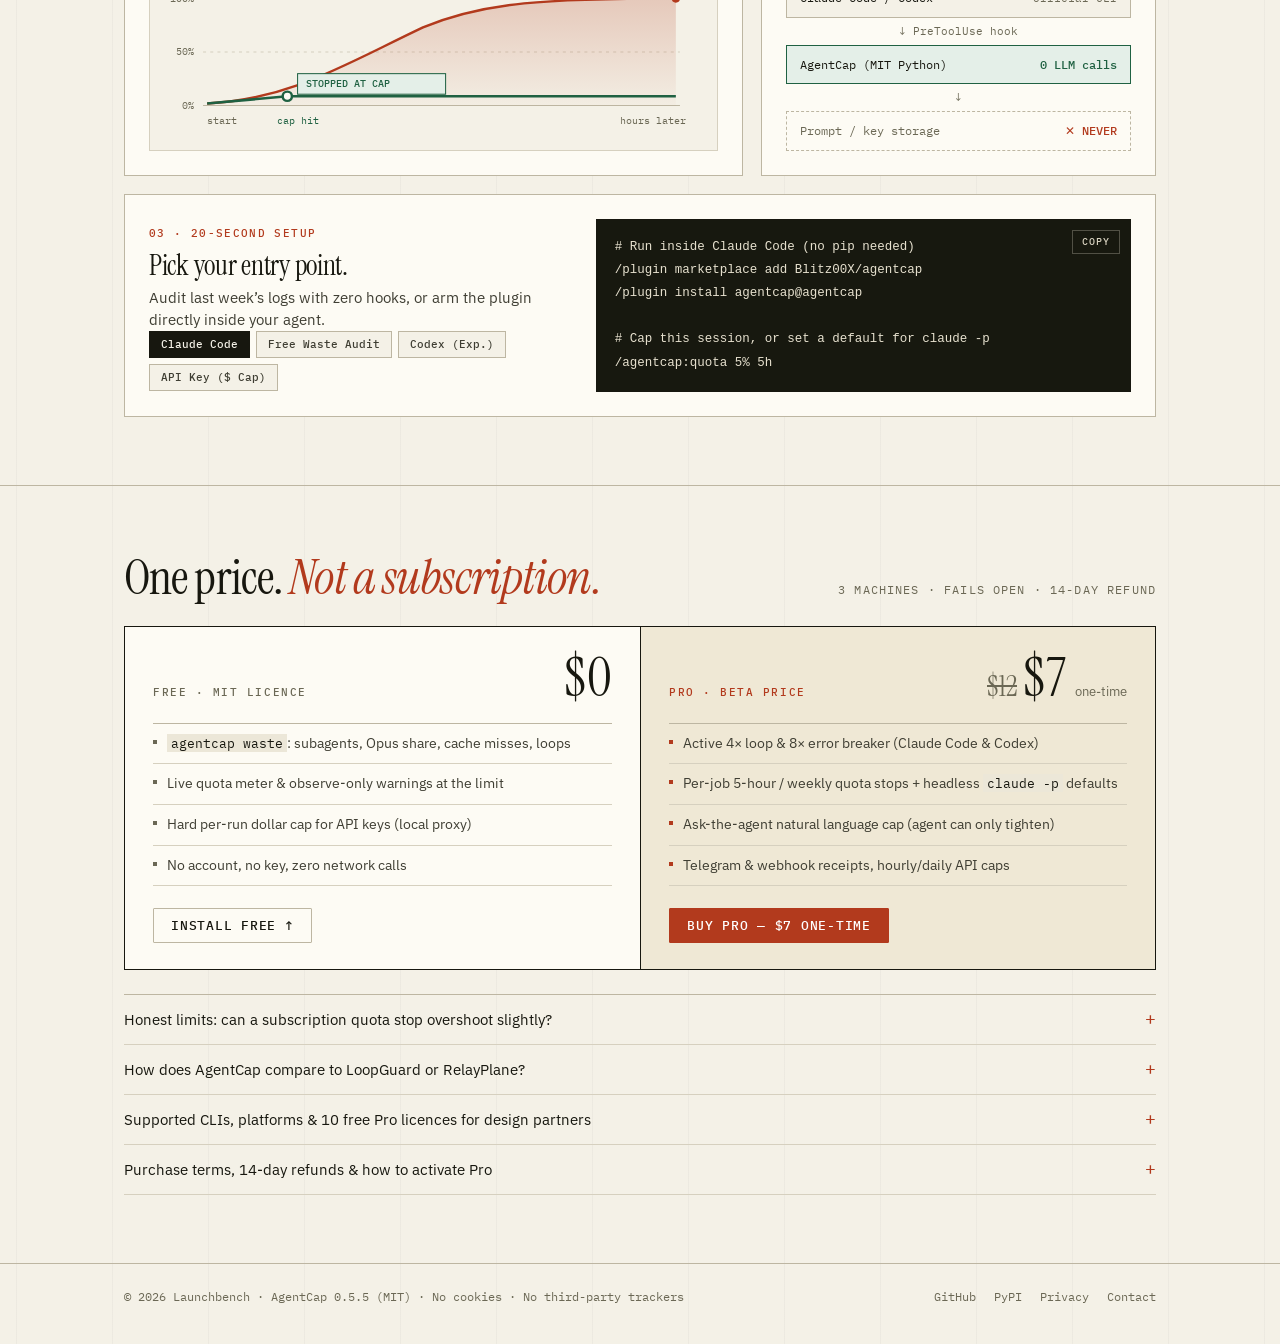
==== commit 8a3ea221: "0.5.5: agentcap fixes shows the top 3 problems and the fix for each; full report under --details Co-" ====
--- a/landing/v2/index.html
+++ b/landing/v2/index.html
@@ -19,7 +19,7 @@
 
 <div class="topline">
   <div class="wrap topline-in">
-    <span>AgentCap 0.5.4 · beta</span>
+    <span>AgentCap 0.5.5 · beta</span>
     <span class="topline-mid">Local quota &amp; loop guard for coding agents</span>
     <span class="topline-links">
       <a href="https://pypi.org/project/agentcap-cli/">PyPI ↗</a>
@@ -301,7 +301,7 @@
 
 <footer>
   <div class="wrap foot">
-    <span>© 2026 Launchbench · AgentCap 0.5.4 (MIT) · No cookies · No third-party trackers</span>
+    <span>© 2026 Launchbench · AgentCap 0.5.5 (MIT) · No cookies · No third-party trackers</span>
     <div class="foot-links">
       <a href="https://github.com/Blitz00X/agentcap">GitHub</a>
       <a href="https://pypi.org/project/agentcap-cli/">PyPI</a>
